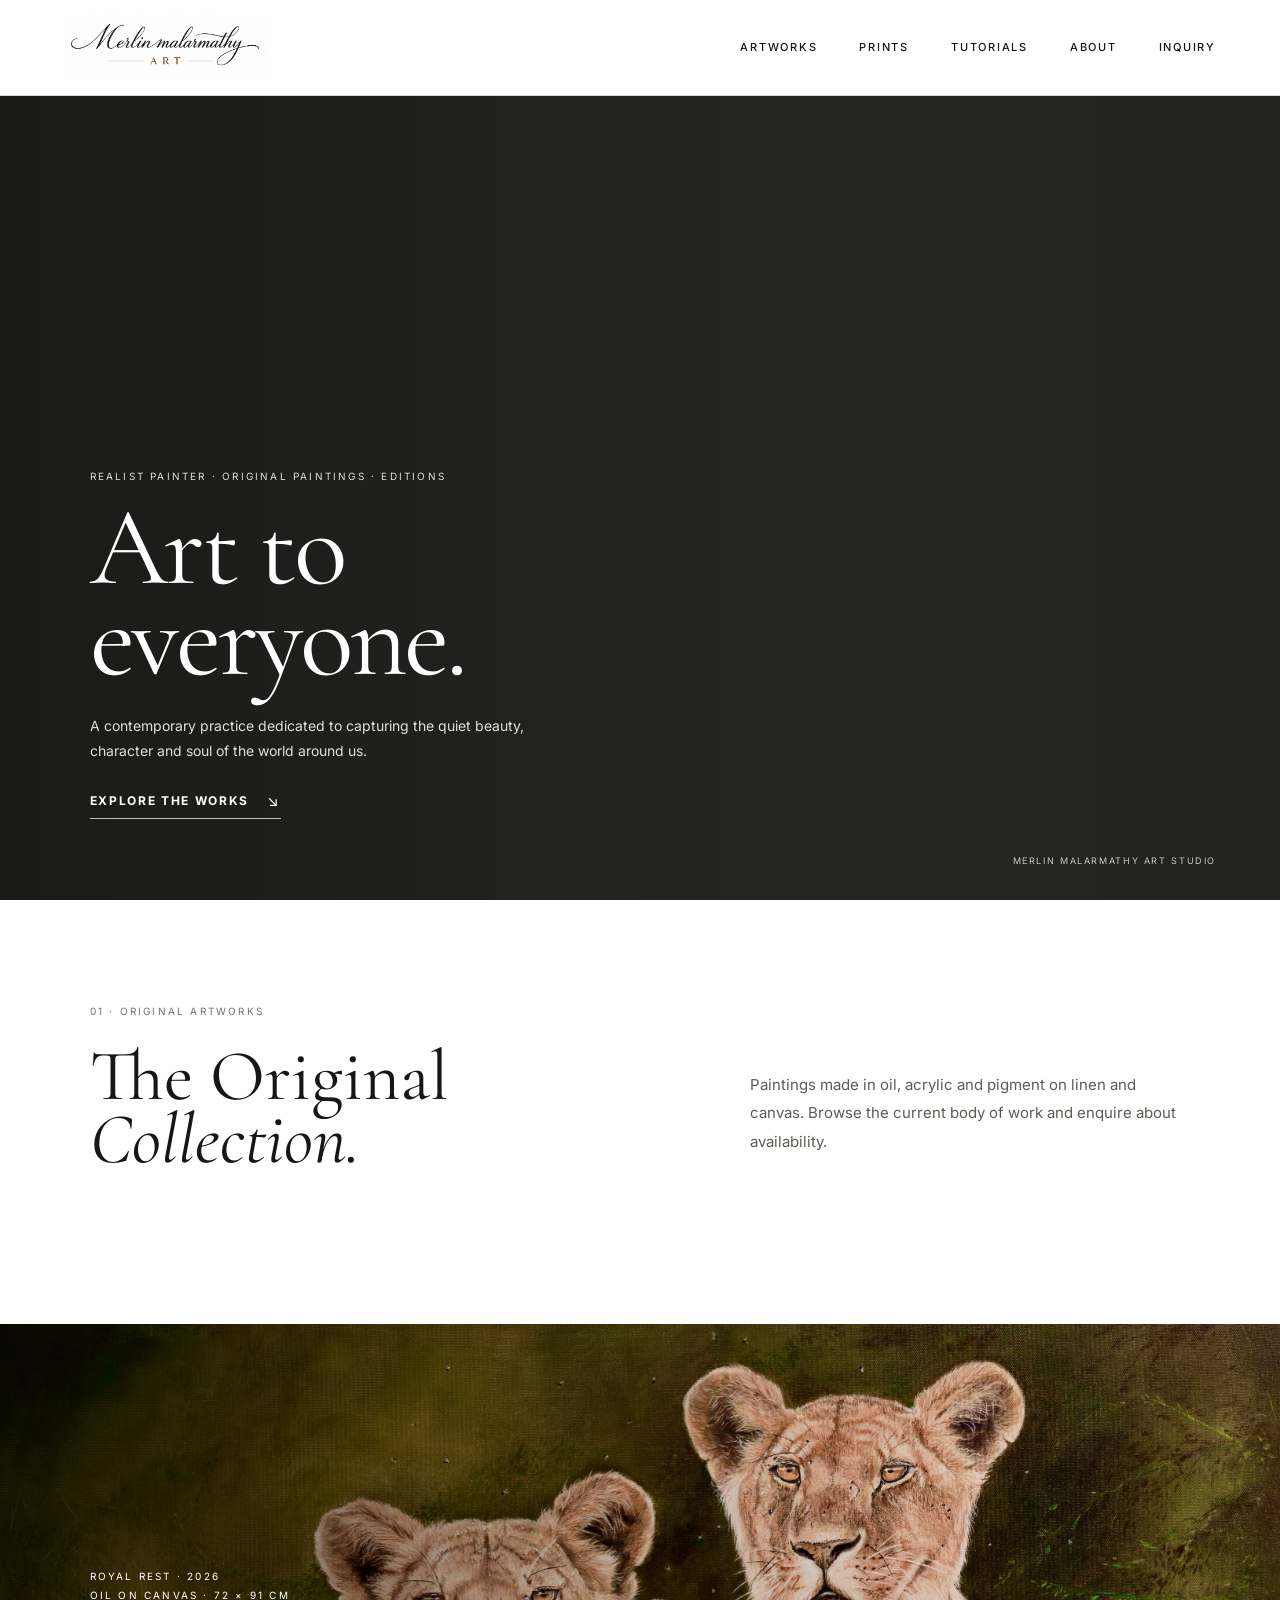
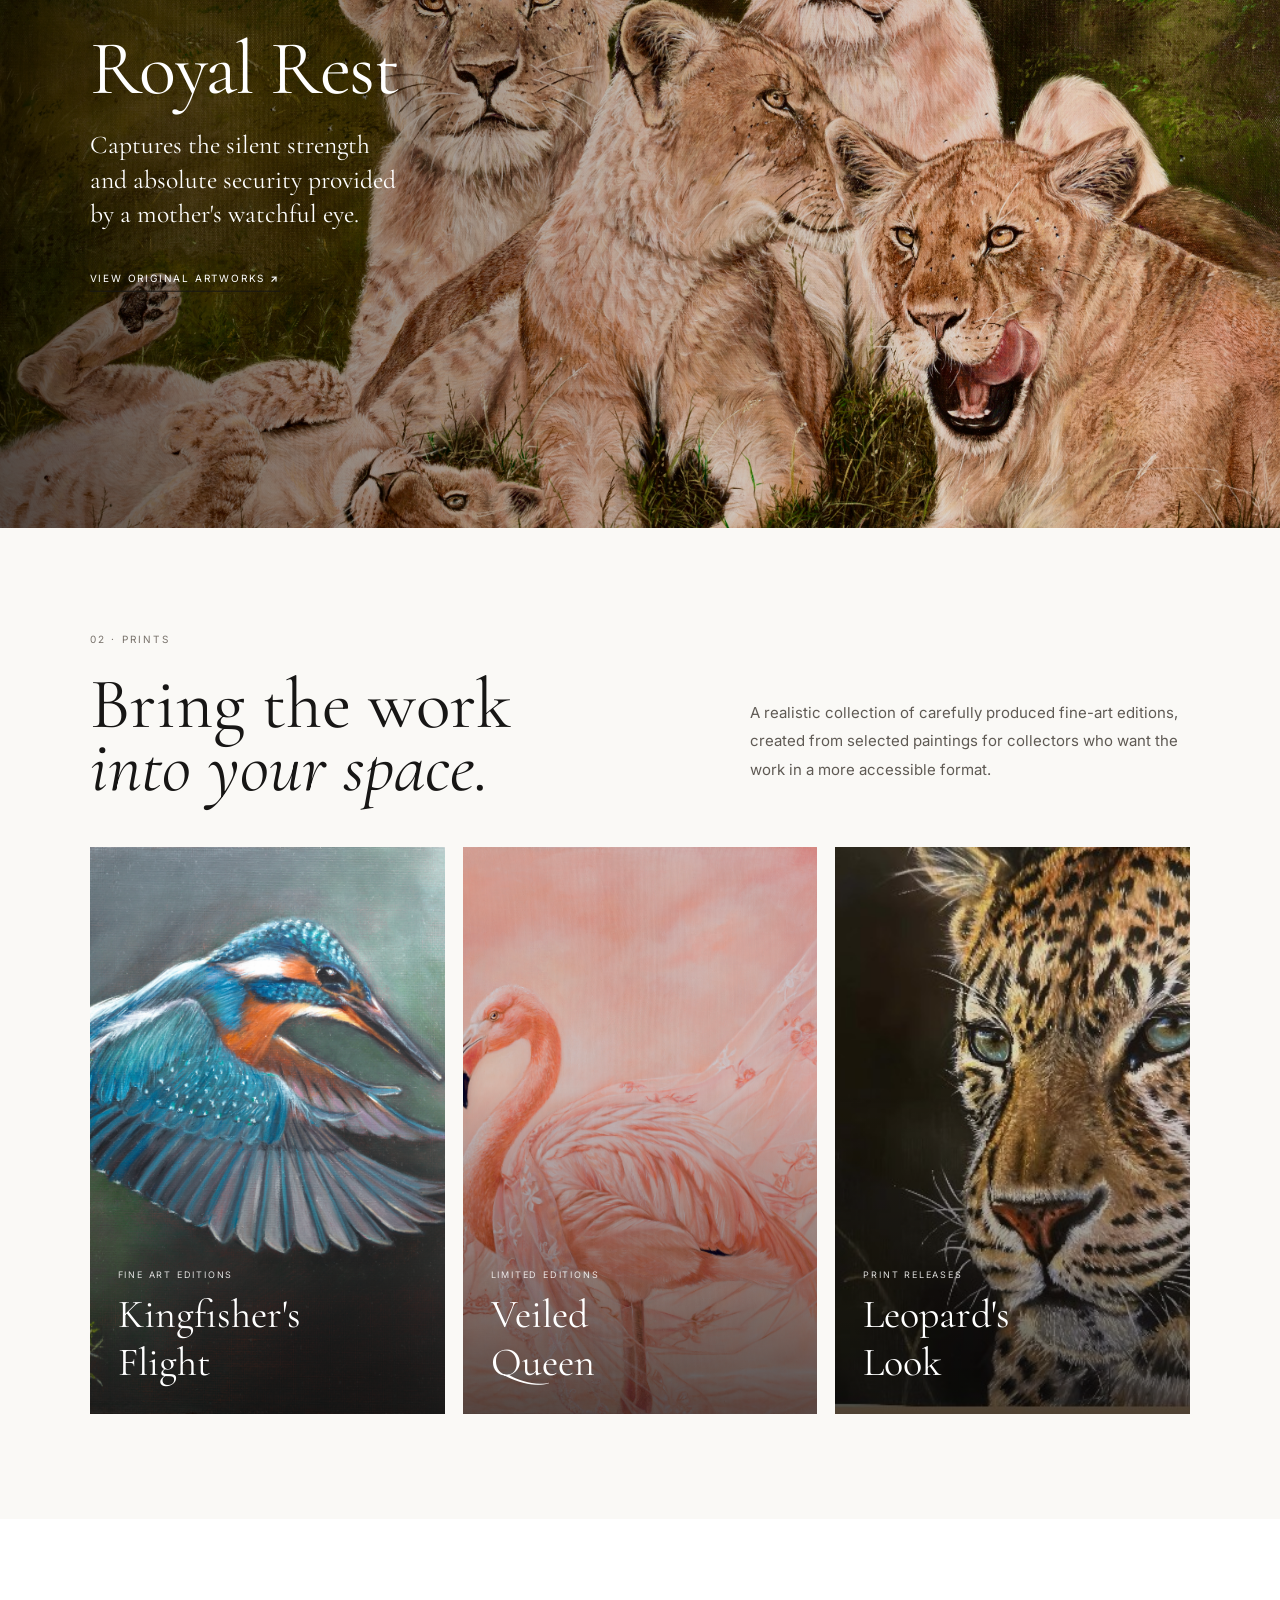
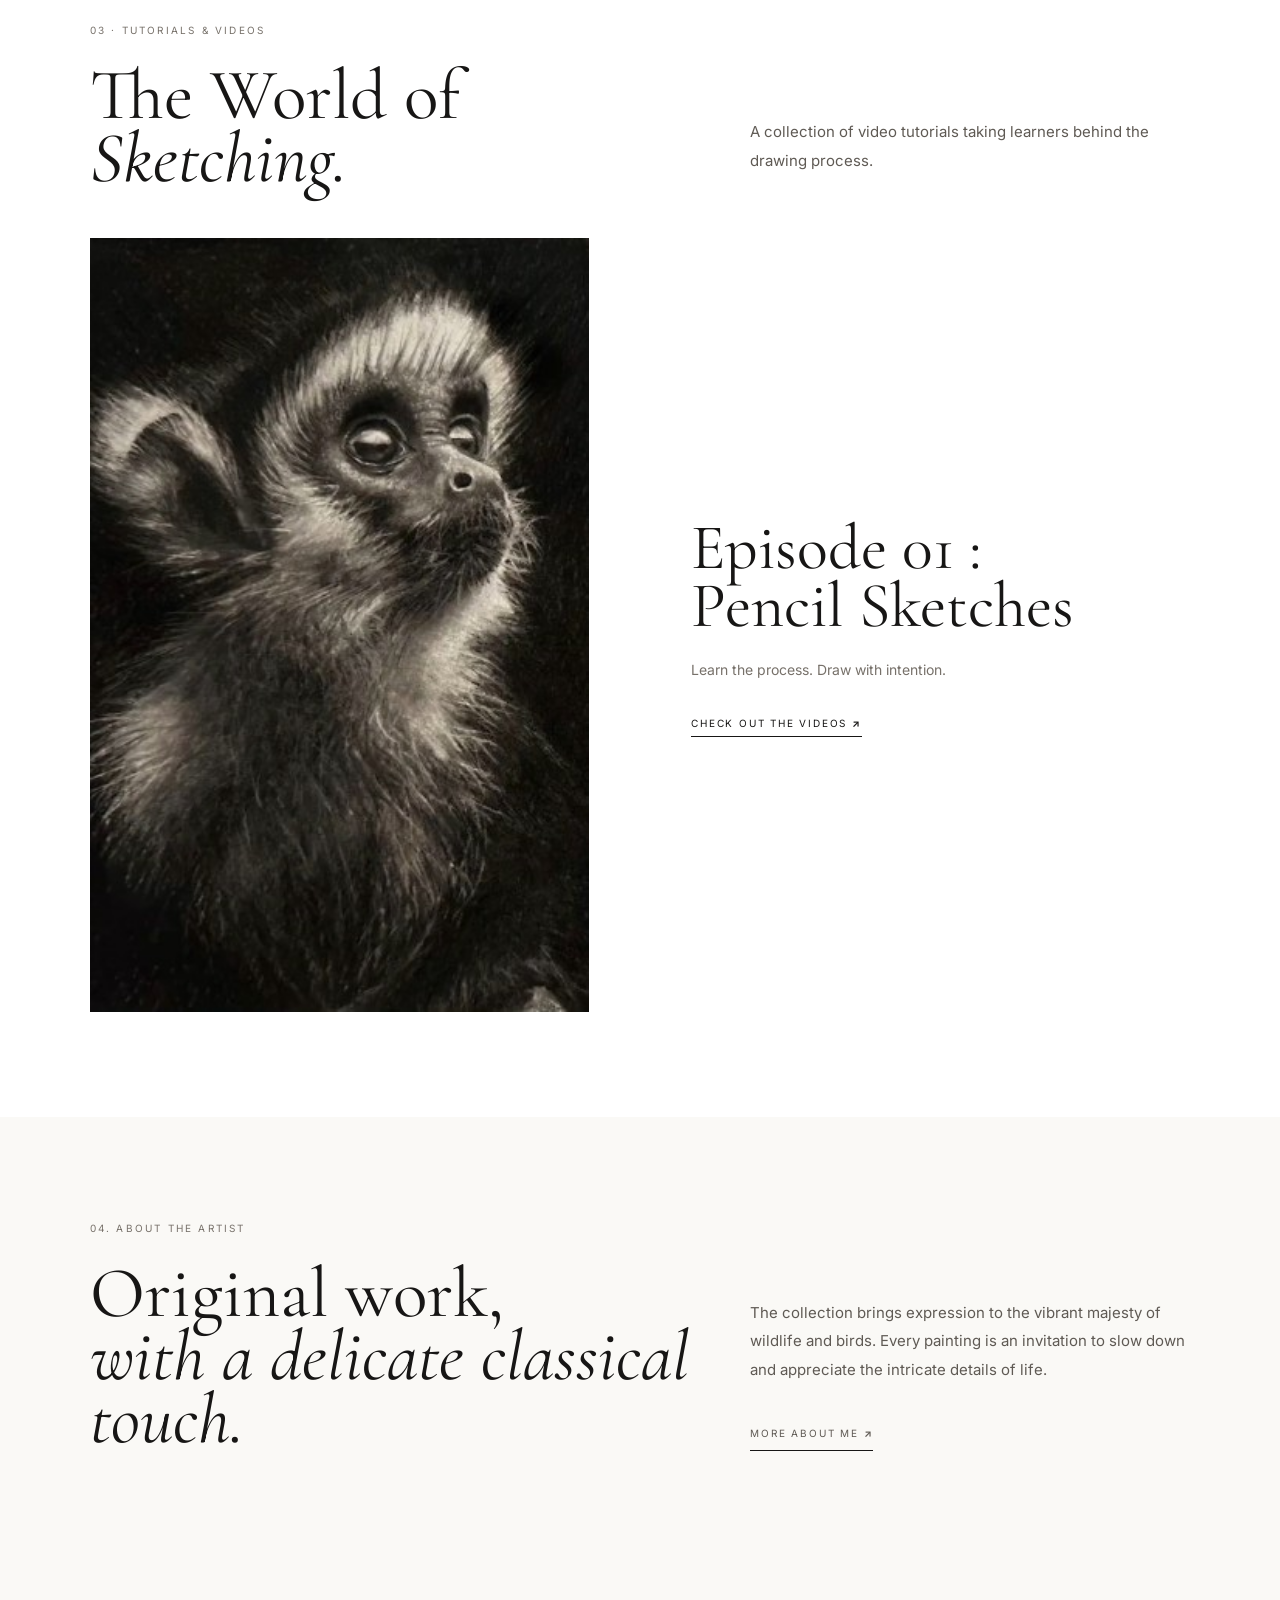
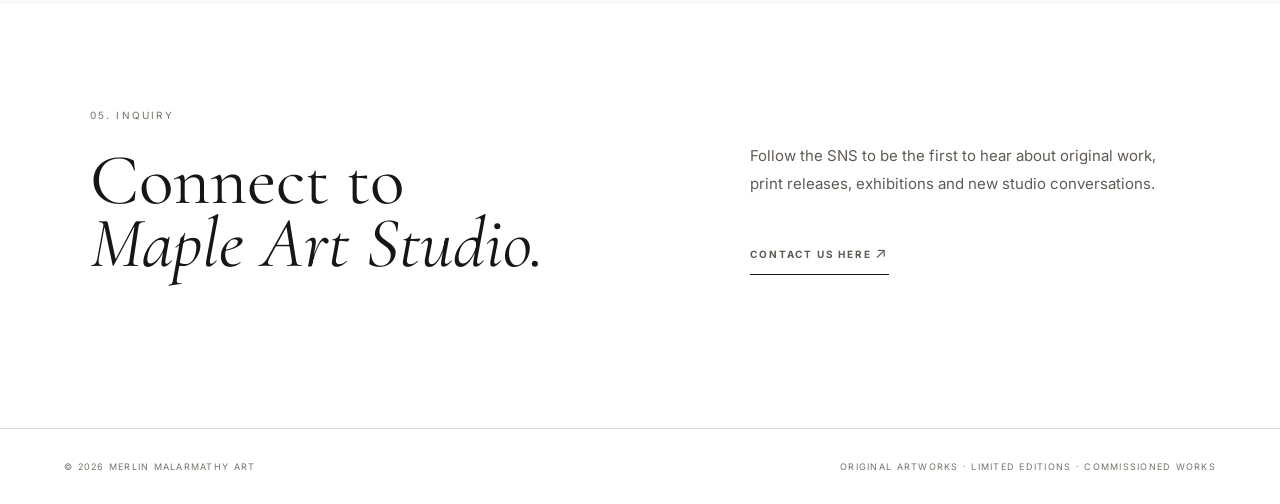
==== index.html @ 20ebf946 "mod" ====
<!DOCTYPE html>
<html lang="en">

<head>
  <meta charset="UTF-8" />
  <meta name="viewport" content="width=device-width, initial-scale=1.0" />
  <meta name="description"
    content="Merlin Malarmathy Art — Original paintings, limited editions & commissioned works." />
  <title>Merlin Malarmathy Art</title>
  <link rel="preconnect" href="https://fonts.googleapis.com">
  <link rel="preconnect" href="https://fonts.gstatic.com" crossorigin>
  <link
    href="https://fonts.googleapis.com/css2?family=Cormorant+Garamond:ital,wght@0,400;0,500;1,400&family=Inter:wght@400;500&display=swap"
    rel="stylesheet">
  <link rel="stylesheet" href="styles.css">
</head>

<body>
  <div class="home">
    <header class="nav">
    <a href="index.html" class="site-logo">
        <img src="images/logo.png" alt="Merlin Malarmathy Art">
    </a>

    <nav class="site-nav">
        

        <div class="nav-work">
            <a href="gallery.html">ARTWORKS</a>

            <div class="work-dropdown">
              
                <a href="gallery.html">ORIGINAL ARTWORKS</a>
                <a href="commissioned.html">COMMISSIONED ARTWORKS</a>
                
            </div>
        </div>
        <a href="prints.html">PRINTS</a>
        <a href="tutorials.html">TUTORIALS</a>
        <a href="about.html">ABOUT</a>
        <a href="contact.html">INQUIRY</a>
    </nav>
</header>
    

    <main>
      <section class="hero" aria-label="Merlin Malarmathy Art introduction">
        <video autoplay muted loop playsinline preload="auto" aria-hidden="true">
          <source src="media/lion-reel.mp4" type="video/mp4">
        </video>
        <div class="hero-content">
          <div class="eyebrow">Realist painter · Original paintings · Editions</div>
          <h1>Art to<br>everyone.</h1>
          <p>A contemporary practice dedicated to capturing the quiet beauty, character and soul of the world around us.
          </p>
          <a class="hero-link" href="#originals">Explore the works <b>↘</b></a>
        </div>
        <div class="scroll-note">Merlin Malarmathy Art Studio</div>
      </section>

      

      <section class="section" id="originals">
        <div class="section-head">
          <div>
            <div class="label">01 · Original Artworks</div>
            <h2 class="section-title">The Original<br><em>Collection.</em></h2>
          </div><div class="intro-copy">
          <p>Paintings made in oil, acrylic and pigment on linen and canvas. Browse the current
            body of work and enquire about availability.</p>
        </div></div>
        
      </section>
      <section class="hero-artwork" aria-label="Royal Rest artwork">
        <img src="images/royal-rest.TIF" alt="Royal Rest" class="hero-artwork-image">
        <div class="hero-artwork-overlay"></div>

        <div class="hero-artwork-content">
          <p class="hero-meta">
            ROYAL REST · 2026<br>
            OIL ON CANVAS · 72 × 91 CM
          </p>
          <h1>Royal Rest</h1>
          <p class="hero-description">
            Captures the silent strength<br>
            and absolute security provided<br>
            by a mother's watchful eye.
          </p>
          <a href="gallery.html" class="text-link">View Original Artworks <b>↗</b> </a>
        </div>
      </section>

      <section class="section alt" id="prints">
        <div class="section-head">
          <div>
            <div class="label">02 · Prints</div>
            <h2 class="section-title">Bring the work<br><em>into your space.</em></h2>
          </div>
          <div class="intro-copy">
          <p>A realistic collection of carefully produced fine-art editions, created from selected
            paintings for collectors who want the work in a more accessible format.</p>
        </div></div>
        <div class="collection-strip">
          <a class="collection-card" href="prints.html"><img src="images/kingfisher-flight.jpeg"
              alt="Kingfisher's Flight print collection">
            <div class="collection-copy"><span>Fine art editions</span>
              <h3>Kingfisher's<br>Flight</h3>
            </div>
          </a>
          <a class="collection-card" href="prints.html"><img src="images/veiled-queen.TIF"
              alt="Veiled Queen print collection">
            <div class="collection-copy"><span>Limited editions</span>
              <h3>Veiled<br>Queen</h3>
            </div>
          </a>
          <a class="collection-card" href="prints.html"><img src="images/leopard-look.jpg"
              alt="Leopard's Look print collection">
            <div class="collection-copy"><span>Print releases</span>
              <h3>Leopard's<br>Look</h3>
            </div>
          </a>
        </div>
      </section>

    

      <section class="section" id="tutorials">
         <div class="section-head">
          <div>
            <div class="label">03 · Tutorials & Videos</div>
            <h2 class="section-title">The World of<br><em>Sketching.</em></h2>
          </div>
          <div class="intro-copy">
          <p>A collection of video tutorials taking learners behind the drawing process.</p>
        </div></div>
        <div class="tutorials">
          <a href="tutorials.html" class="podcast-card">
            <img src="images/monkey.jpg" alt="Podcast">
          </a>
          <div class="podcast-copy">
            <h3>Episode 01 : <br> Pencil Sketches </h3>
            <p>Learn the process. Draw with intention.</p>
            <a class="text-link" href="tutorials.html">Check out the Videos <b>↗</b> </a>
          </div>
        </div>
      </section>

      <section class="section alt" id="about">
        <div class="section-head">
        <div>
          <div class="label">04. About the Artist</div>
          <h2 class="section-title">Original work,<br><em>with a delicate classical touch.</em></h2>
        </div>
        <div class="intro-copy">
          <p>The collection brings expression to the vibrant majesty of wildlife and birds. Every painting is an
            invitation to slow down and appreciate the intricate details of life.</p>
          <a class="text-link" href="about.html">More About Me <b>↗</b> </a>
        </div>
        </div>
      </section>



      <section class="section" id="subscription">
        <div class="section-head">
          <div>
            <div class="label">05. Inquiry</div>
            <h2 class="section-title">Connect to <br><em>Maple Art Studio.</em></h2>
          </div>
          <div class="intro-copy">
            <p>Follow the SNS to be the first to hear about original work, print releases, exhibitions and new studio conversations.</p>
            <a class="hero-link" href="contact.html">Contact Us Here <b>↗</b> </a>
          </div>
        </div>
      </section>
    </main>

    <footer class="footer"><span>© 2026 Merlin Malarmathy Art</span><span>Original Artworks · Limited Editions · Commissioned Works </span></footer>
  </div>
</body>

</html>
---- styles.css ----
:root {
    --white: #fff;
    --paper: #f4f1eb;
    --sand: #f4f0e9;
    --ink: #171615;
    --muted: #77716a;
    --line: #ddd8d0;
    --brown: #7a573e;

    --serif: "Cormorant Garamond", Georgia, serif;
    --sans: "Inter", Arial, sans-serif;
}


/* =========================================================
   GLOBAL
   ========================================================= */

* {
    box-sizing: border-box;
}

html {
    scroll-behavior: smooth;
}

body {
    margin: 0;
    background: var(--white);
    color: var(--ink);
    font-family: var(--sans);
}

a {
    color: inherit;
    text-decoration: none;
}

img,
video {
    display: block;
    width: 100%;
}

h1,
h2,
h3 {
    font-family: var(--serif);
    font-weight: 400;
}


/* =========================================================
   SHARED HEADER
   Homepage + Gallery + Inner Pages
   ========================================================= */

/* Homepage and inner-page headers use exactly the same styling */

.nav,
.header {
    height: 96px;
    padding: 0 5vw;

    display: flex;
    align-items: center;
    justify-content: space-between;

    position: relative;
    z-index: 1000;

    background: var(--white);
    border-bottom: 1px solid var(--line);

    box-sizing: border-box;
}


/* ---------- Logos ---------- */

.logo-img,
.logo {
    width: 235px;
    height: 65px;

    display: flex;
    align-items: center;

    flex: 0 0 235px;

    overflow: hidden;
}

.logo-img {
    display: block;
    height: auto;
    max-height: 65px;
    object-fit: contain;
}

.logo img {
    display: block;

    width: 235px;
    height: auto;

    max-width: 100%;
    max-height: 65px;

    object-fit: contain;
    object-position: left center;
}


/* ---------- Homepage Navigation ---------- */

.nav-links {
    display: flex;
    align-items: center;
    gap: 42px;

    height: 100%;

    font-family: var(--sans);
    font-size: 11px;
    font-weight: 500;
    letter-spacing: .16em;

    text-transform: uppercase;
}

.nav-links a {
    display: inline-flex;
    align-items: center;

    height: 96px;
    padding: 0;

    border-bottom: 1px solid transparent;

    white-space: nowrap;

    transition: opacity .25s ease;
}

.nav-links a:hover {
    opacity: .5;
}


/* ---------- Inner Page Navigation ---------- */

.header nav {
    display: flex;
    align-items: center;
    gap: 42px;

    height: 100%;

    font-family: var(--sans);
    font-size: 11px;
    font-weight: 500;
    letter-spacing: .16em;

    text-transform: uppercase;
}

.header nav > a,
.header nav > .nav-work > a {
    display: inline-flex;
    align-items: center;

    height: 96px;
    padding: 0;

    border-bottom: 1px solid transparent;

    white-space: nowrap;

    transition: opacity .25s ease;
}

.header nav > a:hover,
.header nav > .nav-work > a:hover {
    opacity: .5;
}

.header nav a.active {
    border-color: var(--ink);
}


/* =========================================================
   ORIGINAL ARTWORKS DROPDOWN
   ========================================================= */

.nav-work {
    position: relative;

    display: flex;
    align-items: center;

    height: 96px;

    z-index: 2000;
}


/* Dropdown */

.work-dropdown {
    position: absolute;

    top: 100%;
    left: -20px;

    min-width: 270px;

    padding: 18px 22px;

    background: var(--white);

    border: 1px solid var(--line);
    border-top: none;

    box-shadow: 0 12px 30px rgba(0, 0, 0, .08);

    opacity: 0;
    visibility: hidden;
    pointer-events: none;

    transform: translateY(0);

    transition:
        opacity .22s ease,
        visibility .22s ease;

    z-index: 9999;
}

.work-dropdown a {
    display: block;

    width: 100%;

    padding: 9px 0;

    border: 0;

    color: var(--ink);

    font-family: var(--sans);
    font-size: 10px;
    font-weight: 500;

    letter-spacing: 1.5px;
    line-height: 1.5;

    white-space: nowrap;

    opacity: 1;

    transition: opacity .18s ease;
}

.work-dropdown a:hover {
    opacity: .45;
}

.nav-work:hover .work-dropdown,
.nav-work:focus-within .work-dropdown {
    opacity: 1;
    visibility: visible;
    pointer-events: auto;
}


/* =========================================================
   HOMEPAGE
   ========================================================= */

.home {
    overflow: hidden;
}


/* =========================================================
   HOMEPAGE HERO — VIDEO
   ========================================================= */

.hero {
    position: relative;

    width: 100%;
    min-height: calc(100vh - 96px);

    background: #272725;

    overflow: hidden;

    z-index: 1;
}

.hero video {
    position: absolute;

    inset: 0;

    width: 100%;
    height: 100%;

    object-fit: cover;
    object-position: 40% 45%;

    filter: none;

    transform: translateZ(0);
    backface-visibility: hidden;
}

.hero::after {
    content: "";

    position: absolute;

    inset: 0;

    background: linear-gradient(
        90deg,
        rgba(0, 0, 0, .32),
        rgba(0, 0, 0, .04) 65%,
        rgba(0, 0, 0, .10)
    );

    pointer-events: none;
}

.hero-content {
    position: relative;

    z-index: 2;

    min-height: calc(100vh - 96px);

    max-width: 900px;

    padding: 0 7vw 9vh;

    display: flex;
    flex-direction: column;
    justify-content: flex-end;

    color: var(--white);
}

.eyebrow,
.label,
.hero-meta {
    font-size: 10px;
    letter-spacing: .22em;
    text-transform: uppercase;
}

.eyebrow {
    margin-bottom: 20px;
    opacity: .85;
}

.hero h1 {
    margin: 0 0 28px;

    font-family: var(--serif);
    font-size: clamp(4rem, 8.7vw, 8.5rem);
    font-weight: 400;

    line-height: .82;
    letter-spacing: -.03em;
}

.hero p {
    max-width: 490px;

    margin: 0 0 28px;

    color: rgba(255, 255, 255, .86);

    font-size: 14px;
    line-height: 1.8;
}

.hero-link {
    display: inline-flex;
    align-items: center;

    gap: 18px;

    width: max-content;

    padding-bottom: 8px;

    border-bottom: 1px solid rgba(255, 255, 255, .7);

    font-size: 12px;
    font-weight: 700;

    letter-spacing: .14em;
    text-transform: uppercase;
    
}

.hero-link b {
    font-size: 15px;
    font-weight: 400;
}

.scroll-note {
    position: absolute;

    right: 5vw;
    bottom: 34px;

    z-index: 3;

    color: var(--white);

    font-size: 9px;
    letter-spacing: .18em;

    text-transform: uppercase;

    opacity: .75;
}


/* =========================================================
   FULL-SCREEN FEATURED ARTWORK
   ========================================================= */

.hero-artwork {
    position: relative;

    width: 100%;
    height: calc(100vh - 96px);

    min-height: 650px;

    overflow: hidden;
}

.hero-artwork-image {
    position: absolute;

    inset: 0;

    width: 100%;
    height: 100%;

    object-fit: cover;
    object-position: center;
}

.hero-artwork-overlay {
    position: absolute;

    inset: 0;

    z-index: 1;

    background: linear-gradient(
        90deg,
        rgba(0, 0, 0, .62),
        rgba(0, 0, 0, .20) 55%,
        rgba(0, 0, 0, .05)
    );
}

.hero-artwork-content {
    position: absolute;

    left: 7vw;
    top: 50%;

    z-index: 2;

    max-width: 500px;

    transform: translateY(-50%);

    color: var(--white);
}

.hero-meta {
    margin: 0 0 28px;
    line-height: 1.9;
}

.hero-artwork-content h1 {
    margin: 0 0 22px;

    font-family: var(--serif);

    font-size: clamp(55px, 6vw, 92px);
    font-weight: 400;

    line-height: .95;
    letter-spacing: -.02em;
}

.hero-description {
    max-width: 440px;

    margin: 0 0 34px;

    font-family: var(--serif);
    font-size: clamp(20px, 2vw, 28px);
    font-weight: 400;

    line-height: 1.35;
}

.hero-artwork .hero-link {
    border-color: rgba(255, 255, 255, .8);

    transition:
        opacity .25s ease,
        border-color .25s ease;
}

.hero-artwork .hero-link:hover {
    opacity: .65;
    border-color: transparent;
}


/* =========================================================
   HOMEPAGE SECTIONS
   ========================================================= */

.intro {
    padding: 125px 8vw 110px;

    display: grid;
    grid-template-columns: 1.1fr .9fr;

    gap: 10vw;

    align-items: end;
}

.label {
    margin-bottom: 22px;
    color: var(--muted);
}

.intro h2,
.section-title,
.podcast-copy h2,
.subscription h2 {
    font-family: var(--serif);
    font-weight: 400;
}

.intro h2 {
    margin: 0;

    font-size: clamp(3.2rem, 6vw, 6.4rem);
    line-height: .9;
    letter-spacing: -.025em;
}

.intro-copy {
    max-width: 440px;

    color: #5f5a54;

    font-size: 15px;
    line-height: 1.9;
}

.intro-copy a,
.subscription a {
    display: inline-block;

    margin-top: 25px;
    padding-bottom: 7px;

    border-bottom: 1px solid var(--ink);

    font-size: 10px;
    letter-spacing: .18em;

    text-transform: uppercase;
}


/* =========================================================
   GENERAL SECTIONS
   ========================================================= */

.section {
    padding: 105px 7vw;
}

.section.alt {
    background: #faf9f6;
}

.section-head {
    display: flex;
    justify-content: space-between;
    align-items: end;

    gap: 40px;

    margin-bottom: 48px;
}

.section-title {
    margin: 8px 0 0;

    font-size: clamp(3rem, 5.6vw, 6rem);

    line-height: .88;
}

.section-intro {
    max-width: 390px;

    color: var(--muted);

    font-size: 13px;
    line-height: 1.8;
}


/* =========================================================
   ORIGINAL ARTWORK FEATURE
   ========================================================= */

.original-grid {
    display: grid;

    grid-template-columns: 1.35fr .65fr;

    gap: 7vw;

    align-items: center;
}

.original-image {
    overflow: hidden;
    background: #eee;
}

.original-image img {
    aspect-ratio: 1;

    object-fit: cover;

    transition: transform .8s ease;
}

.original-image:hover img,
.collection-card:hover img {
    transform: scale(1.02);
}

.original-copy h3 {
    margin: 0 0 18px;

    font-family: var(--serif);

    font-size: clamp(2.7rem, 4.6vw, 5rem);
    font-weight: 400;

    line-height: .9;
}

.original-copy .meta {
    margin-bottom: 24px;

    color: var(--muted);

    font-size: 10px;
    letter-spacing: .13em;
    line-height: 1.9;

    text-transform: uppercase;
}

.original-copy p {
    max-width: 410px;

    margin: 0 0 30px;

    font-family: var(--serif);
    font-size: 1.35rem;

    line-height: 1.35;
}


/* =========================================================
   COLLECTION STRIP
   ========================================================= */

.collection-strip {
    display: grid;

    grid-template-columns: repeat(3, 1fr);

    gap: 18px;
}

.collection-card {
    position: relative;

    min-height: 63vh;

    overflow: hidden;

    background: #ddd;
}

.collection-card img {
    height: 100%;

    object-fit: cover;
    object-position: 85% 50%;

    transition: transform .8s ease;
}

.collection-card::after {
    content: "";

    position: absolute;

    inset: 0;

    background: linear-gradient(
        180deg,
        transparent 42%,
        rgba(0, 0, 0, .58)
    );
}

.collection-copy {
    position: absolute;

    left: 28px;
    right: 28px;
    bottom: 28px;

    z-index: 2;

    color: var(--white);
}

.collection-copy span {
    font-size: 9px;
    letter-spacing: .2em;

    text-transform: uppercase;

    opacity: .85;
}

.collection-copy h3 {
    margin: 8px 0 0;

    font-family: var(--serif);

    font-size: 2.5rem;
    font-weight: 400;
}

.text-link {
    padding-bottom: 7px;

    border-bottom: 1px solid var(--ink);

    font-size: 10px;
    letter-spacing: .18em;

    text-transform: uppercase;

    white-space: nowrap;
}


/* =========================================================
   TUTORIALS / PODCAST
   ========================================================= */

.tutorials {
    display: grid;

    grid-template-columns: 1fr 1fr;

    gap: 8vw;

    align-items: center;
}

.podcast-card {

        width: 100%;
    overflow: hidden;
}
.podcast-card img {
    display: block;
    width: 100%;
    height: auto;
    object-fit: cover;
}

.episode {
    color: rgba(255, 255, 255, .65);

    font-size: 10px;
    letter-spacing: .14em;

    text-transform: uppercase;
}

.podcast-copy h3 {
    margin: 0 0 22px;

    font-size: clamp(3rem, 5vw, 5.5rem);
    line-height: .9;
}

.podcast-copy p {
    max-width: 430px;

    margin: 0 0 28px;

    color: var(--muted);

    font-size: 14px;
    line-height: 1.9;
}


/* =========================================================
   SUBSCRIPTION
   ========================================================= */

.subscription {
    padding: 105px 8vw;

    display: grid;

    grid-template-columns: 1fr 1fr;

    gap: 8vw;

    align-items: end;

    background: #f7f5f1;
}

.subscription h2 {
    margin: 0;

    font-size: clamp(3rem, 5vw, 5.5rem);
    line-height: .9;
}

.subscription p {
    max-width: 390px;

    margin: 0 0 20px;

    color: var(--muted);

    font-size: 13px;
    line-height: 1.8;
}


/* =========================================================
   FOOTER
   ========================================================= */

.footer {
    padding: 32px 5vw;

    display: flex;
    justify-content: space-between;

    gap: 20px;

    border-top: 1px solid var(--line);

    color: var(--muted);

    font-size: 9px;
    letter-spacing: .14em;

    text-transform: uppercase;
}


/* =========================================================
   PAGE HEADINGS
   ========================================================= */

.section .label,
.pagehead .label {
    margin: 0 0 28px;
}

.pagehead {
    padding-bottom: 70px;
}

.pagehead h1 {
    margin: 0;

    font-size: clamp(65px, 9vw, 130px);

    line-height: .98;
    letter-spacing: -.03em;
}

.pagehead h2 {
    margin: 0;

    font-size: clamp(48px, 9vw, 75px);

    line-height: .98;
    letter-spacing: -.03em;
}

.pageintro {
    max-width: 560px;

    margin: 40px 0 0;

    color: var(--muted);

    font-size: 14px;
    line-height: 1.9;
}


/* =========================================================
   ARTWORK META
   ========================================================= */

.meta {
    display: flex;
    justify-content: space-between;

    gap: 20px;

    padding: 18px 2px 0;

    border-top: 1px solid var(--line);

    margin-top: 14px;
}

.meta h3 {
    margin: 0 0 3px;
}

.meta p,
.meta span {
    margin: 0;

    color: var(--muted);

    font-size: 10px;
    letter-spacing: .08em;

    text-transform: uppercase;
}


/* =========================================================
   ABOUT
   ========================================================= */

.about {
    display: grid;

    grid-template-columns: 1.05fr .95fr;

    gap: 9vw;

    align-items: center;

    padding-top: 30px;
}

.aboutcopy h2 {
    margin-bottom: 35px;

    font-size: clamp(48px, 5vw, 75px);
}

.aboutcopy p:not(.eyebrow) {
    max-width: 480px;

    margin: 0 0 22px;

    color: #5c5852;

    font-size: 14px;
    line-height: 2;
}


/* =========================================================
   FEATURE LINKS
   ========================================================= */

.four-links {
    display: grid;

    grid-template-columns: repeat(2, 1fr);

    border-top: 1px solid var(--line);
    border-bottom: 1px solid var(--line);
}

.feature-link {
    position: relative;

    display: grid;

    grid-template-columns: 50px 1fr 30px;

    gap: 25px;

    min-height: 240px;

    padding: 45px;

    color: var(--ink);

    border-right: 1px solid var(--line);

    transition: background .3s ease;
}

.feature-link:last-child {
    border-right: none;
}

.feature-link:hover {
    background: #ebe7df;
}

.feature-no {
    font-family: var(--sans);

    font-size: 10px;
    letter-spacing: .15em;

    color: var(--muted);
}

.feature-link h3 {
    margin: 0 0 18px;

    font-family: var(--serif);

    font-size: 42px;
    font-weight: 400;

    line-height: .95;
}

.feature-link p {
    max-width: 300px;

    margin: 0;

    font-size: 12px;
    line-height: 1.7;

    color: var(--muted);
}

.feature-arrow {
    align-self: start;

    font-size: 22px;

    transition: transform .3s ease;
}

.feature-link:hover .feature-arrow {
    transform: translate(5px, 5px);
}


/* =========================================================
   CONTACT
   ========================================================= */

.contact {
    display: grid;

    grid-template-columns: .8fr 1.2fr;

    gap: 12vw;

    padding-top: 20px;
}

.contact h2 {
    margin-bottom: 25px;

    font-size: clamp(52px, 5vw, 80px);
}

.muted {
    max-width: 350px;

    color: var(--muted);

    font-size: 13px;
}

.email {
    display: inline-block;

    margin-top: 30px;

    border-bottom: 1px solid;

    font-family: var(--serif);

    font-size: 25px;
}


/* =========================================================
   FORM
   ========================================================= */

form {
    display: flex;
    flex-direction: column;

    gap: 28px;
}

form label {
    color: var(--muted);

    font-size: 10px;
    letter-spacing: .14em;

    text-transform: uppercase;
}

form input,
form textarea {
    display: block;

    width: 100%;

    padding: 13px 0;

    border: 0;
    border-bottom: 1px solid var(--line);

    outline: 0;

    background: transparent;
    color: var(--ink);

    font: 300 15px var(--sans);
}

form input:focus,
form textarea:focus {
    border-color: var(--ink);
}


/* ---------- Button ---------- */

.button {
    display: inline-flex;

    align-items: center;
    justify-content: space-between;

    align-self: flex-start;

    gap: 40px;

    padding: 17px 23px;

    border: 1px solid var(--ink);

    background: var(--ink);
    color: var(--white);

    font: 500 10px var(--sans);

    letter-spacing: .16em;

    text-transform: uppercase;

    cursor: pointer;
}

.button:hover {
    background: transparent;
    color: var(--ink);
}


/* =========================================================
   ARTWORK DETAIL
   ========================================================= */

.detail {
    padding-top: 55px;
}

.back {
    color: var(--muted);

    font-size: 10px;
    letter-spacing: .16em;

    text-transform: uppercase;
}

.detailgrid {
    display: grid;

    grid-template-columns: 1.25fr .75fr;

    gap: 9vw;

    align-items: center;

    margin-top: 55px;
}

.large {
    background: #e5e1d8;
}

.info h1 {
    margin-bottom: 35px;

    font-size: clamp(65px, 7vw, 110px);
}

.desc {
    max-width: 430px;

    margin-bottom: 45px;

    color: #5c5852;

    font-size: 14px;
    line-height: 1.9;
}

.info dl {
    margin: 0 0 45px;

    border-top: 1px solid var(--line);
}

.info dl div {
    display: flex;
    justify-content: space-between;

    padding: 13px 0;

    border-bottom: 1px solid var(--line);
}

.info dt,
.info dd {
    margin: 0;

    font-size: 10px;
    letter-spacing: .1em;

    text-transform: uppercase;
}

.info dt {
    color: var(--muted);
}


/* =========================================================
   SOCIAL ICONS
   ========================================================= */

.social-links {
    margin-top: 55px;
}

.social-label {
    margin: 0 0 18px;

    color: var(--muted);

    font-size: 12px;
    letter-spacing: .22em;

    text-transform: uppercase;
}

.social-icons {
    display: flex;
    align-items: center;

    gap: 22px;
}

.social-icons a {
    width: 22px;
    height: 22px;

    display: flex;
    align-items: center;
    justify-content: center;

    color: var(--ink);

    transition:
        opacity .25s ease,
        transform .25s ease;
}

.social-icons svg {
    width: 20px;
    height: 20px;

    fill: none;

    stroke: currentColor;
    stroke-width: 1.4;

    stroke-linecap: round;
    stroke-linejoin: round;
}

.social-icons a:hover {
    opacity: .5;
    transform: translateY(-2px);
}

.social-icons svg .icon-fill,
.social-icons a[aria-label="Facebook"] svg,
.social-icons a[aria-label="WhatsApp"] svg {
    fill: currentColor;
    stroke: none;
}


/* =========================================================
   ORIGINAL ARTWORKS — 2 × 2 GALLERY
   ========================================================= */

#gallery.gallery,
#commission.gallery {
    display: grid;

    grid-template-columns: repeat(2, minmax(0, 1fr));

    gap: 70px 40px;

    padding: 80px 6vw;

    align-items: start;
}

#gallery.gallery .card,
#commission.gallery .card {
    display: block;

    width: 100%;
    min-width: 0;

    margin: 0;

    color: var(--ink);

    text-decoration: none;
}

#gallery.gallery .cardimg,
#commission.gallery .cardimg {
    width: 100%;

    aspect-ratio: 4 / 5;

    overflow: hidden;

    background: var(--paper);
}

#gallery.gallery .cardimg img,
#commission.gallery .cardimg img {
    display: block;

    width: 100%;
    height: 100%;

    object-fit: cover;
    object-position: 85% 50%;

    transition: transform .6s ease;
}

#gallery.gallery .card:hover .cardimg img,
#commission.gallery .card:hover .cardimg img {
    transform: scale(1.025);
}

#gallery.gallery .meta,
#commission.gallery .meta {
    display: flex;

    justify-content: space-between;
    align-items: flex-start;

    gap: 25px;

    padding-top: 18px;
}

#gallery.gallery .meta h3,
#commission.gallery .meta h3 {
    margin: 0 0 6px;

    font-family: var(--serif);

    font-size: 25px;
    font-weight: 400;

    line-height: 1.1;
}

#gallery.gallery .meta p,
#commission.gallery .meta p {
    margin: 0;

    font-size: 11px;
    letter-spacing: .08em;

    text-transform: uppercase;

    color: var(--muted);
}

#gallery.gallery .meta > span,
#commission.gallery .meta > span {
    flex-shrink: 0;

    font-size: 11px;
    letter-spacing: .08em;

    color: var(--muted);
}


/* =========================================================
   MOBILE
   ========================================================= */

@media (max-width: 800px) {

    /* Header */

    .nav,
    .header {
        height: 78px;
        padding: 10px 6vw;
    }

    .logo-img,
    .logo {
        width: 180px;
        height: 52px;
        flex-basis: 180px;
    }

    .logo-img {
        height: auto;
    }

    .logo img {
        width: 180px;
        max-height: 52px;
    }

    .nav-links {
        gap: 13px;
        font-size: 8px;
    }

    .header nav {
        gap: 13px;
        font-size: 8px;
    }

    .nav-links a,
    .header nav > a,
    .header nav > .nav-work > a {
        height: 78px;
    }


    /* Hero */

    .hero,
    .hero-content {
        min-height: calc(100vh - 78px);
    }

    .hero-content {
        padding: 0 7vw 9vh;
    }

    .hero h1 {
        font-size: clamp(3.6rem, 16vw, 6rem);
    }

    .scroll-note {
        display: none;
    }


    /* Featured artwork */

    .hero-artwork {
        height: calc(100vh - 78px);
        min-height: 600px;
    }

    .hero-artwork-image {
        object-position: 58% center;
    }

    .hero-artwork-overlay {
        background: linear-gradient(
            180deg,
            rgba(0, 0, 0, .15),
            rgba(0, 0, 0, .20) 35%,
            rgba(0, 0, 0, .72)
        );
    }

    .hero-artwork-content {
        left: 7vw;
        right: 7vw;
        top: auto;
        bottom: 9vh;

        max-width: none;

        transform: none;
    }

    .hero-meta {
        margin-bottom: 20px;
        font-size: 9px;
    }

    .hero-artwork-content h1 {
        margin-bottom: 18px;
        font-size: 56px;
    }

    .hero-description {
        margin-bottom: 25px;
        font-size: 20px;
    }


    /* Homepage sections */

    .intro {
        grid-template-columns: 1fr;

        gap: 40px;

        padding: 90px 7vw;
    }

    .section {
        padding: 80px 6vw;
    }

    .section-head {
        display: block;
    }

    .section-intro {
        margin-top: 22px;
    }


    /* Stacked layouts */

    .original-grid,
    .tutorials,
    .about,
    .contact,
    .detailgrid,
    .subscription {
        grid-template-columns: 1fr;
    }

    .original-grid {
        gap: 35px;
    }

    .original-copy {
        padding-bottom: 10px;
    }


    /* Collections */

    .collection-strip {
        grid-template-columns: 1fr;
    }

    .collection-card {
        min-height: 70vh;
    }


    /* Tutorials / Contact */

    .tutorials,
    .contact {
        gap: 45px;
    }


    /* Subscription */

    .subscription {
        gap: 40px;
        padding: 80px 6vw;
    }


    /* About */

    .about {
        gap: 60px;
    }

    .aboutcopy h2 {
        font-size: 55px;
    }


    /* Artwork detail */

    .detailgrid {
        gap: 55px;
    }

    .info h1 {
        font-size: 70px;
    }


    /* Feature links */

    .four-links {
        grid-template-columns: 1fr;
    }

    .feature-link {
        min-height: 200px;

        padding: 35px 25px;

        border-right: none;
        border-bottom: 1px solid var(--line);
    }

    .feature-link:last-child {
        border-bottom: none;
    }

    .feature-link h3 {
        font-size: 34px;
    }


    /* Footer */

    .footer {
        display: block;
    }

    .footer span {
        display: block;
        margin-top: 8px;
    }
}


/* =========================================================
   MOBILE GALLERY
   ========================================================= */

@media (max-width: 700px) {

    #gallery.gallery,
    #commission.gallery {
        grid-template-columns: 1fr;

        gap: 50px;

        padding: 60px 6vw;
    }

    #gallery.gallery .cardimg,
    #commission.gallery .cardimg {
        aspect-ratio: 4 / 5;
    }

    #gallery.gallery .meta h3,
    #commission.gallery .meta h3 {
        font-size: 23px;
    }


    /* Small-screen header */

    .nav,
    .header {
        height: auto;
        min-height: 82px;

        flex-direction: column;

        gap: 12px;

        padding: 15px 5vw;
    }

    .logo-img,
    .logo {
        width: 200px;
        height: 55px;
        flex-basis: 55px;
    }

    .logo-img {
        height: auto;
    }

    .logo img {
        width: 200px;
        max-height: 55px;
    }

    .nav-links,
    .header nav {
        height: auto;

        width: 100%;

        justify-content: center;

        flex-wrap: wrap;

        gap: 15px 20px;

        font-size: 8px;

        letter-spacing: .12em;
    }

    .nav-links a,
    .header nav > a,
    .header nav > .nav-work > a {
        height: auto;
    }

    .nav-work {
        height: auto;
    }


    /* Mobile dropdown */

    .work-dropdown {
        top: 100%;
        left: 50%;

        transform: translateX(-50%);

        min-width: 240px;
    }

    .nav-work:hover .work-dropdown,
    .nav-work:focus-within .work-dropdown {
        transform: translateX(-50%);
    }
}

/* =========================================================
   SHARED SITE HEADER
   Homepage + Gallery + Inner Pages
   ========================================================= */

.nav,
.header {
    height: 96px;
    padding: 0 5vw;

    display: flex;
    align-items: center;
    justify-content: space-between;

    position: relative;
    z-index: 1000;

    background: #fff;
    border-bottom: 1px solid var(--line);
}


/* ---------- Logo ---------- */

.site-logo,
.logo {
    display: flex;
    align-items: center;

    width: 235px;
    height: 65px;

    flex: 0 0 235px;

    overflow: hidden;
}

.site-logo img,
.logo img {
    display: block;

    width: 235px;
    height: auto;

    max-width: 100%;
    max-height: 65px;

    object-fit: contain;
    object-position: left center;
}


/* ---------- Navigation ---------- */

.site-nav,
.header nav {
    display: flex;
    align-items: center;

    gap: 42px;

    height: 100%;

    font-family: var(--sans);
    font-size: 11px;
    font-weight: 500;

    letter-spacing: .16em;
    text-transform: uppercase;
}

.site-nav > a,
.site-nav .nav-work > a,
.header nav > a,
.header nav > .nav-work > a {
    display: inline-flex;
    align-items: center;

    height: 96px;
    padding: 0;

    color: var(--ink);
    text-decoration: none;

    white-space: nowrap;

    border-bottom: 1px solid transparent;

    transition: opacity .25s ease;
}

.site-nav > a:hover,
.site-nav .nav-work > a:hover,
.header nav > a:hover,
.header nav > .nav-work > a:hover {
    opacity: .5;
}


/* =========================================================
   ORIGINAL ARTWORKS DROPDOWN
   ========================================================= */

.nav-work {
    position: relative;

    display: flex;
    align-items: center;

    height: 96px;

    z-index: 2000;
}


/* Dropdown */

.work-dropdown {
    position: absolute;

    top: 100%;
    left: -20px;

    min-width: 270px;

    padding: 18px 22px;

    background: #fff;

    border: 1px solid var(--line);
    border-top: none;

    box-shadow: 0 12px 30px rgba(0, 0, 0, .08);

    opacity: 0;
    visibility: hidden;
    pointer-events: none;

    z-index: 9999;

    transition:
        opacity .22s ease,
        visibility .22s ease;
}

.work-dropdown a {
    display: block;

    width: 100%;

    padding: 9px 0;

    color: var(--ink);

    font-family: var(--sans);
    font-size: 10px;
    font-weight: 500;

    letter-spacing: 1.5px;
    line-height: 1.5;

    white-space: nowrap;

    opacity: 1;

    transition: opacity .18s ease;
}

.work-dropdown a:hover {
    opacity: .45;
}


/* Show dropdown */

.nav-work:hover .work-dropdown,
.nav-work:focus-within .work-dropdown {
    opacity: 1;
    visibility: visible;
    pointer-events: auto;
}
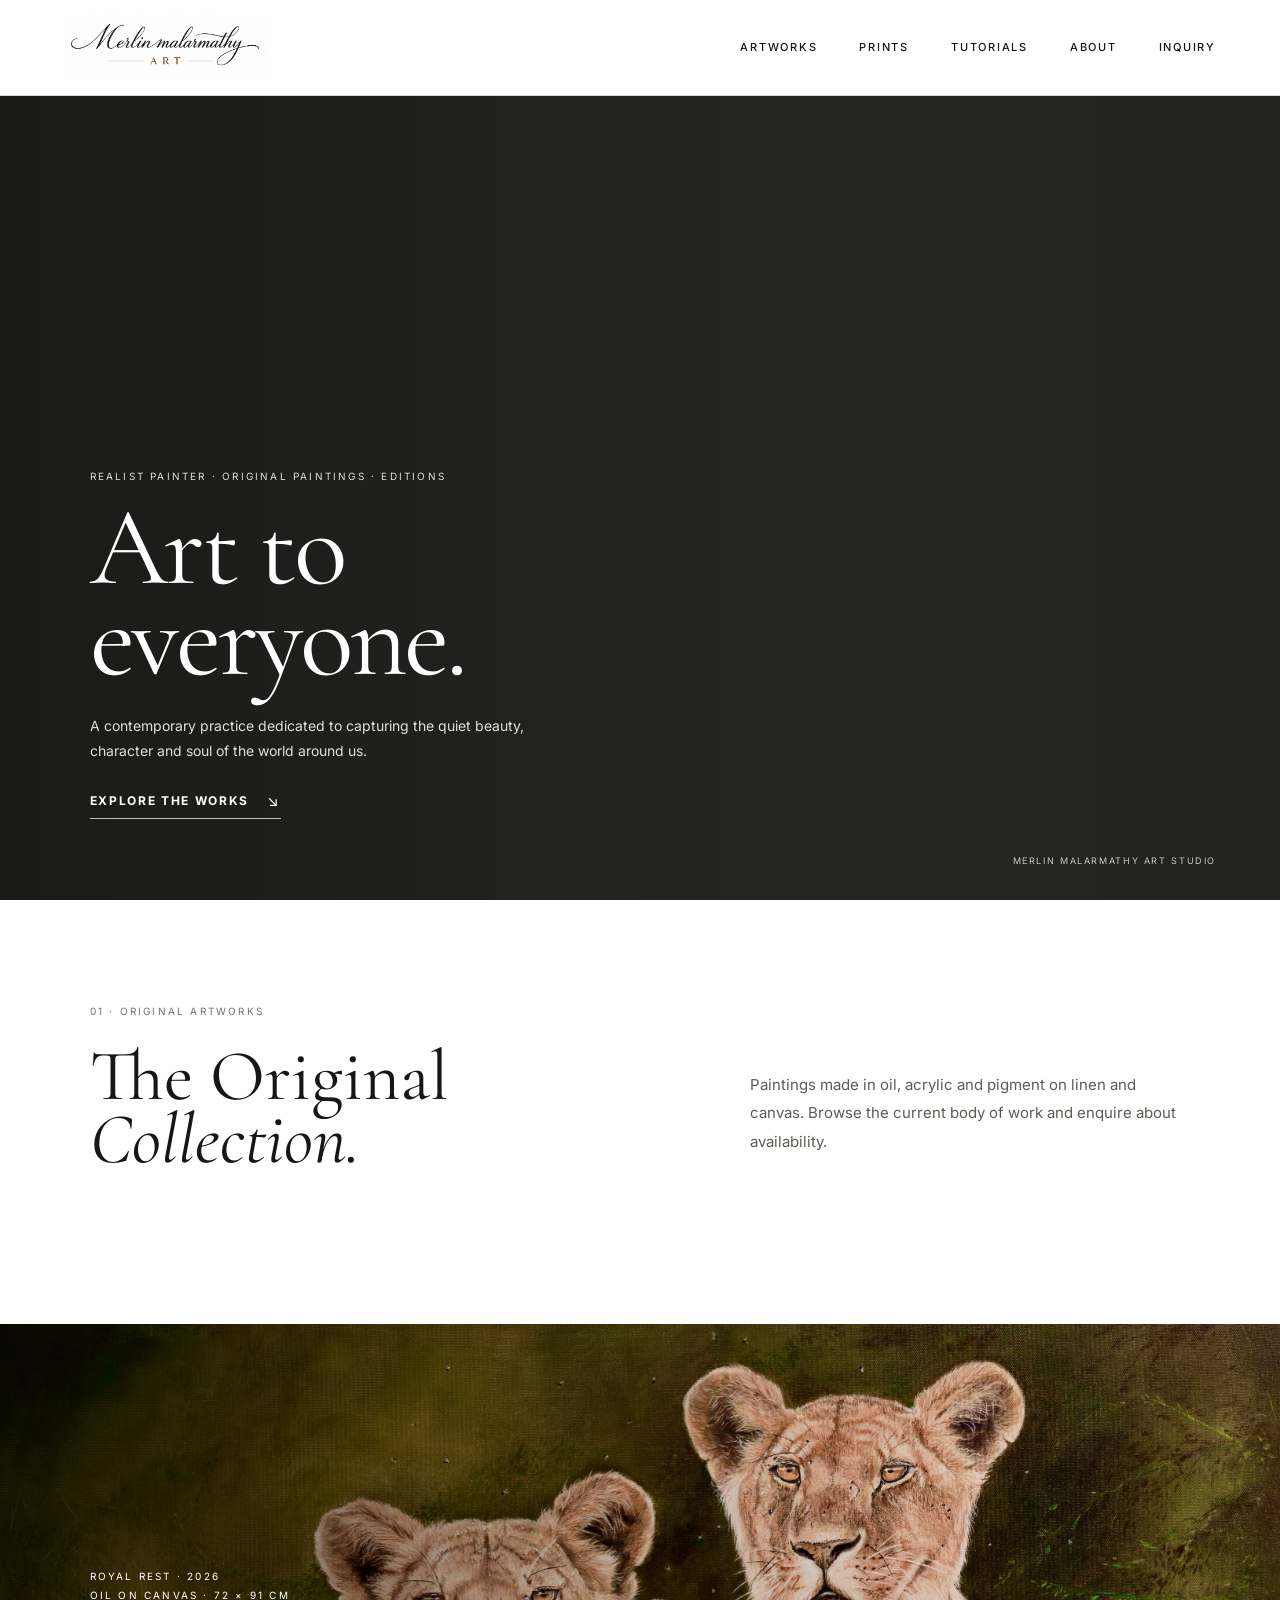
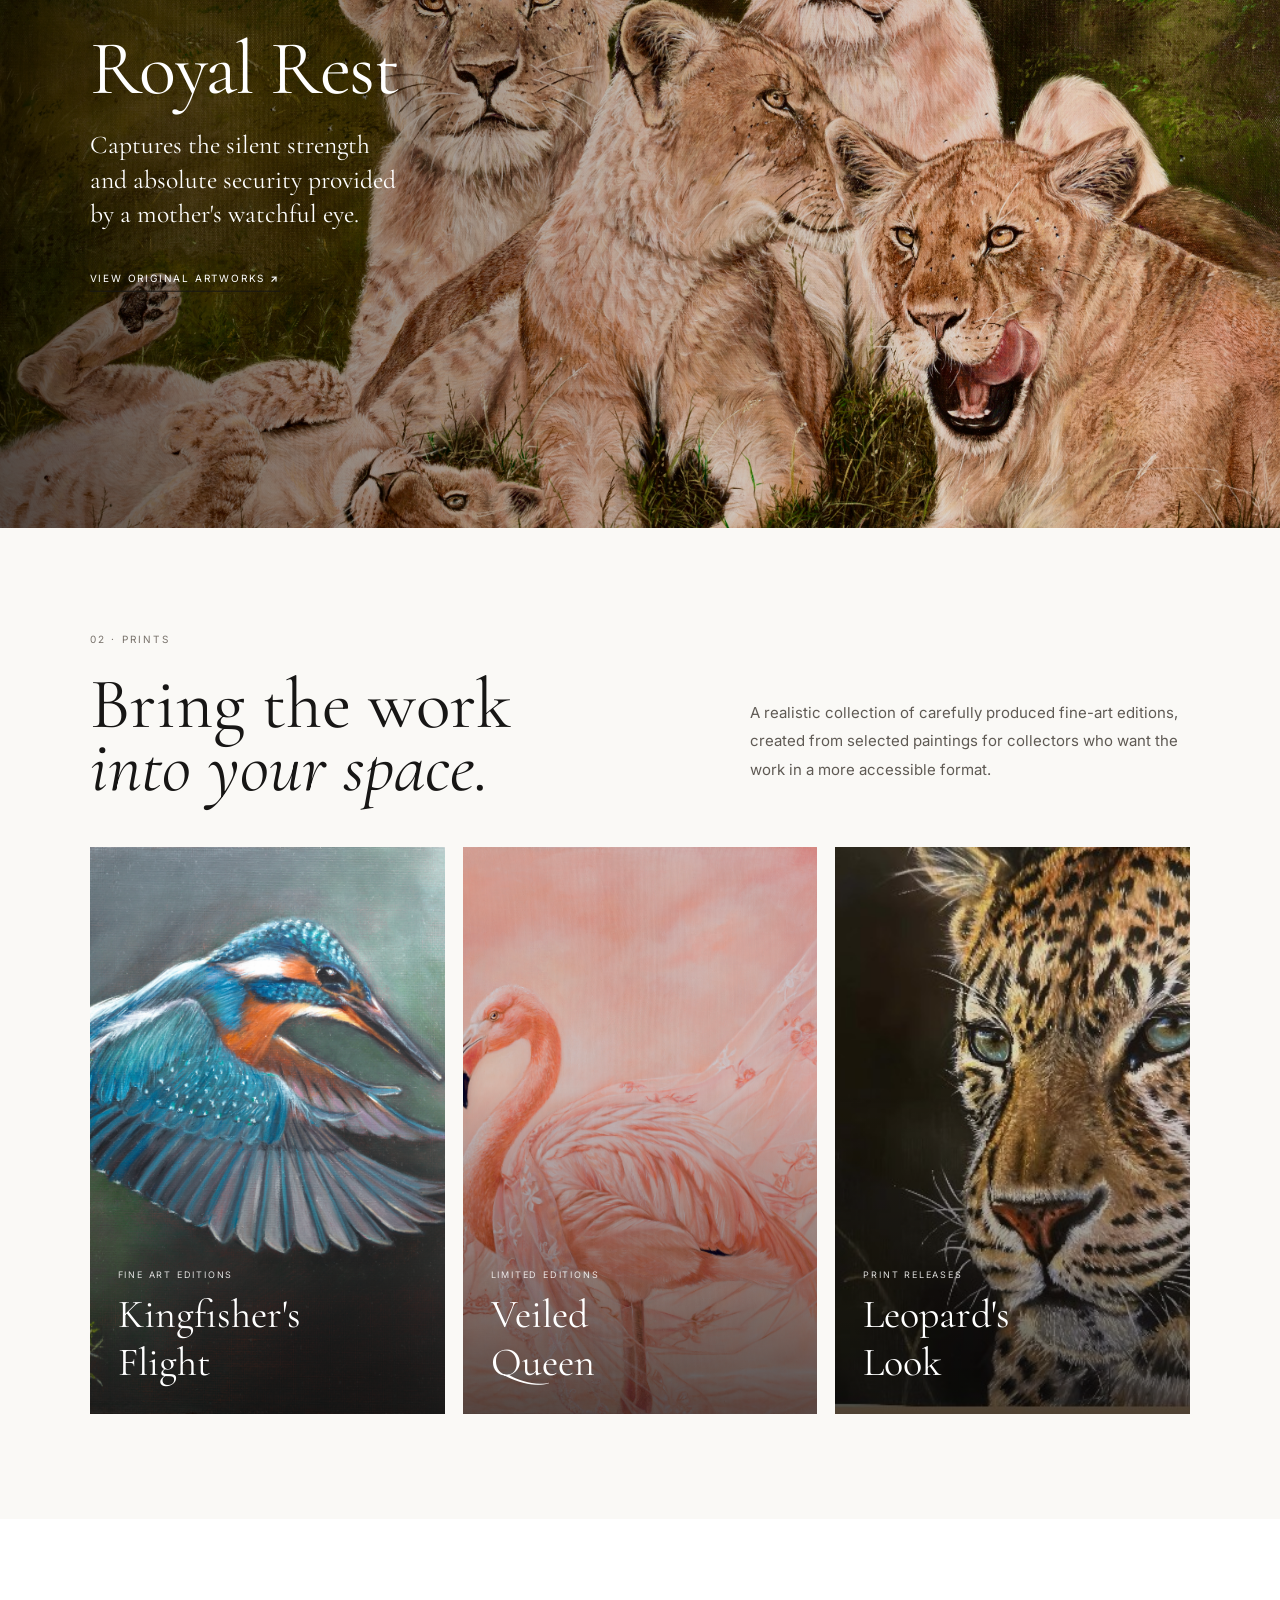
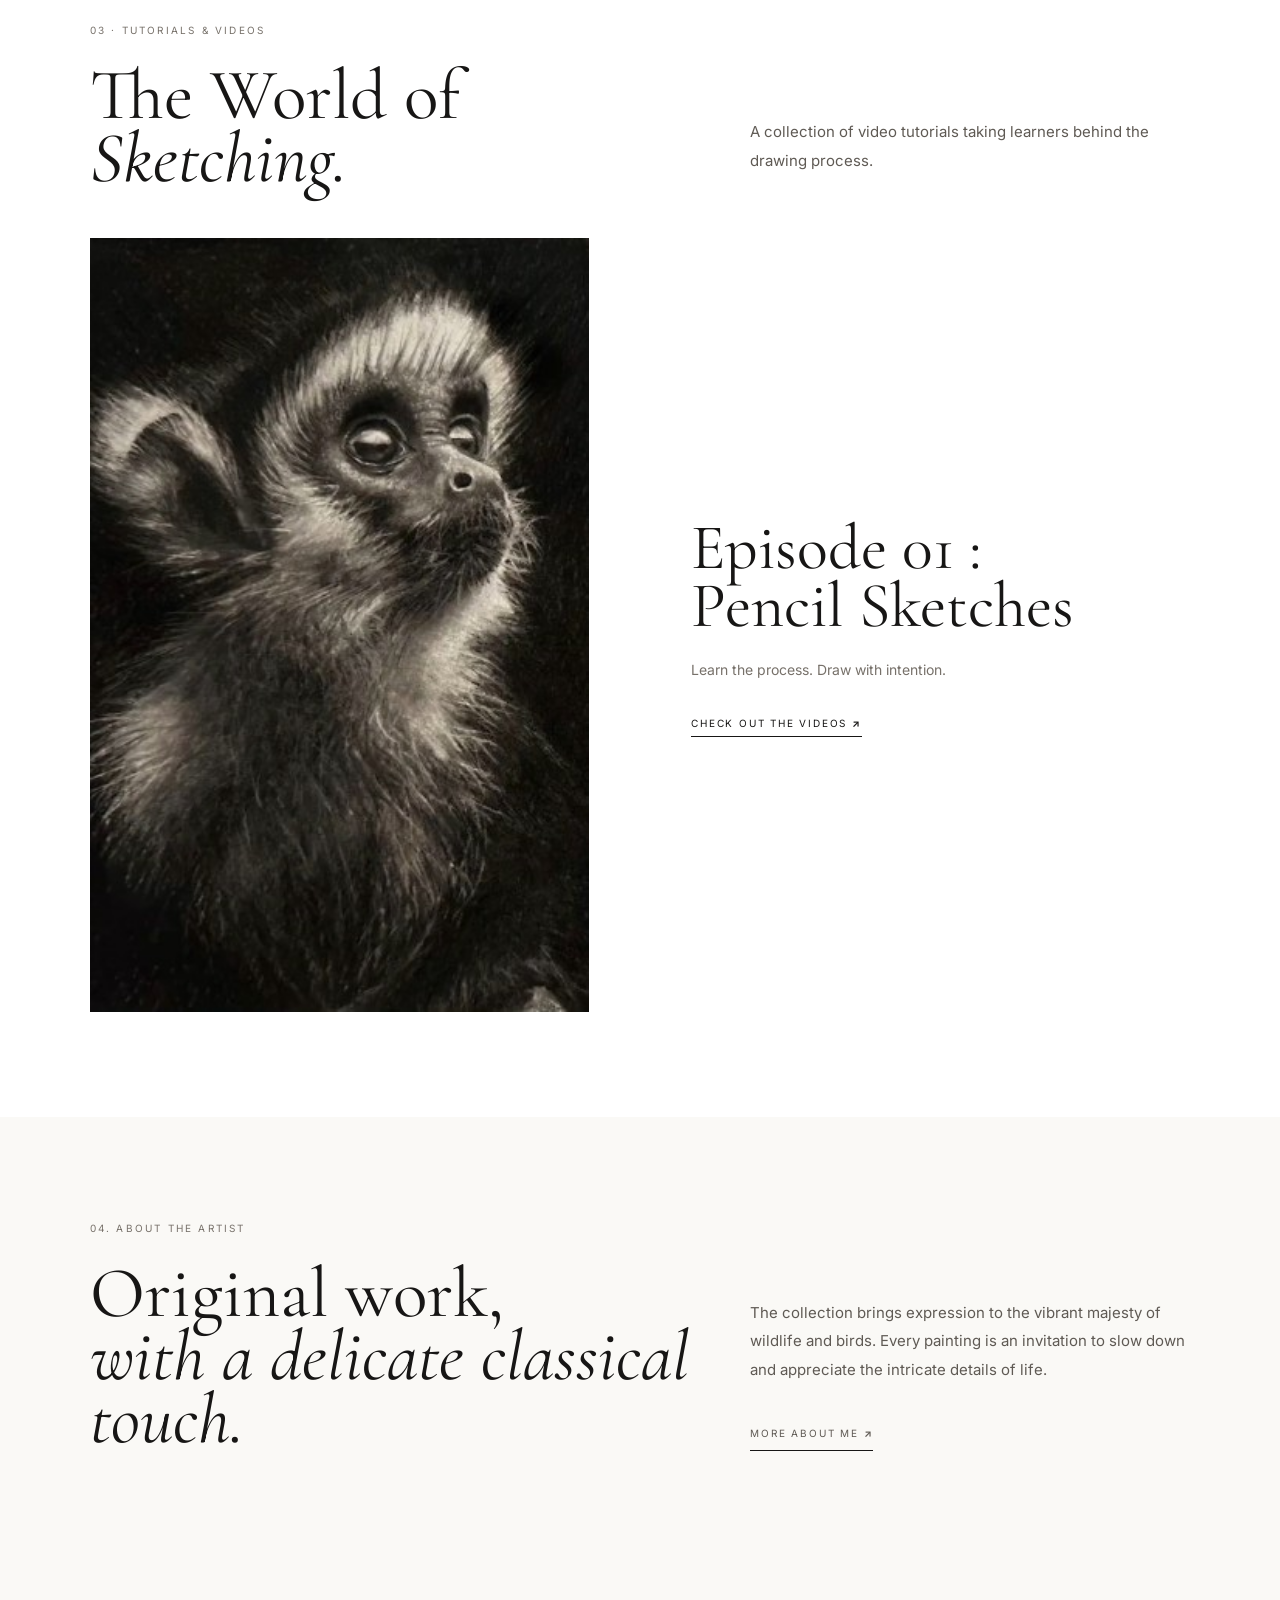
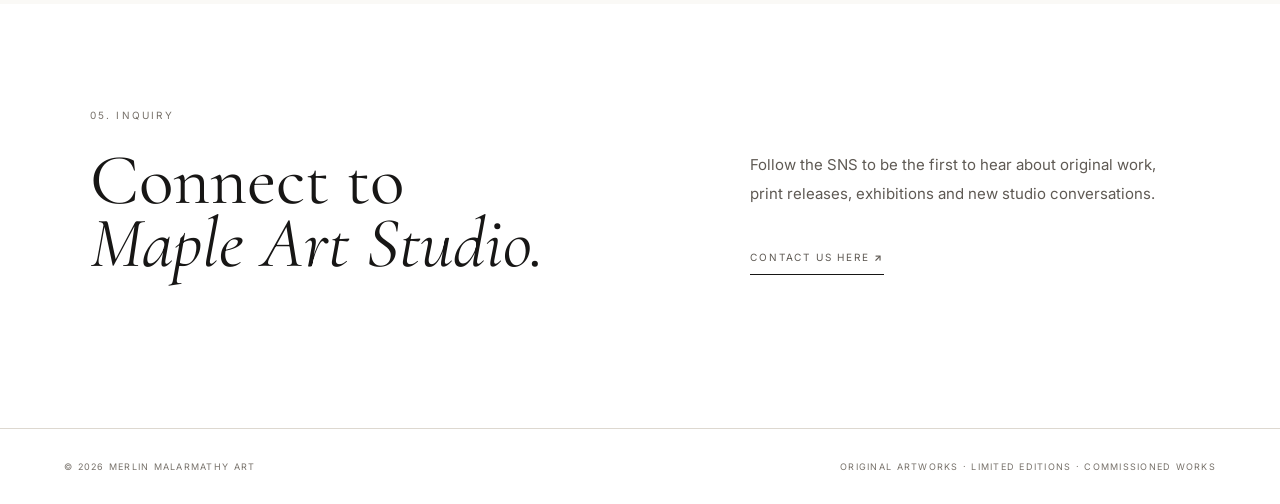
==== commit 00d8e5c4: "modi" ====
--- a/index.html
+++ b/index.html
@@ -169,7 +169,7 @@
           </div>
           <div class="intro-copy">
             <p>Follow the SNS to be the first to hear about original work, print releases, exhibitions and new studio conversations.</p>
-            <a class="hero-link" href="contact.html">Contact Us Here <b>↗</b> </a>
+            <a class="text-link" href="contact.html">Contact Us Here <b>↗</b> </a>
           </div>
         </div>
       </section>
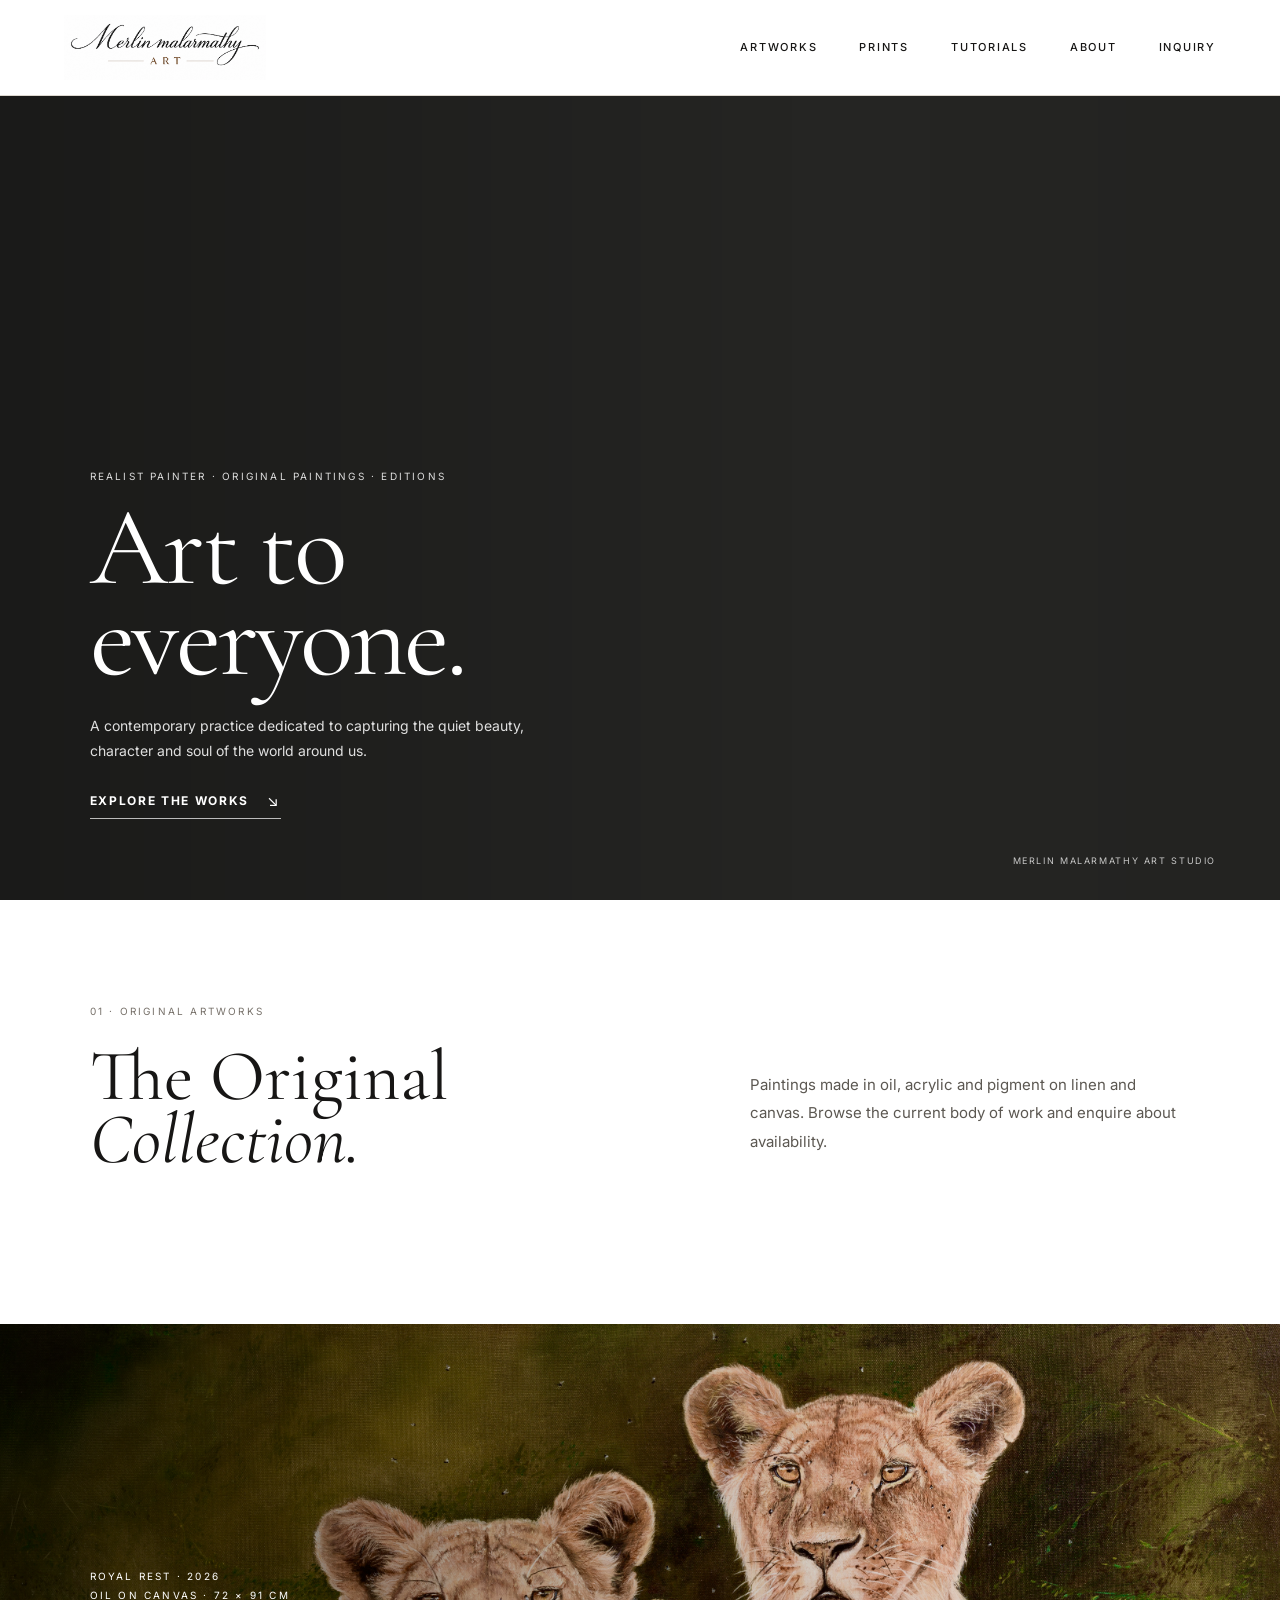
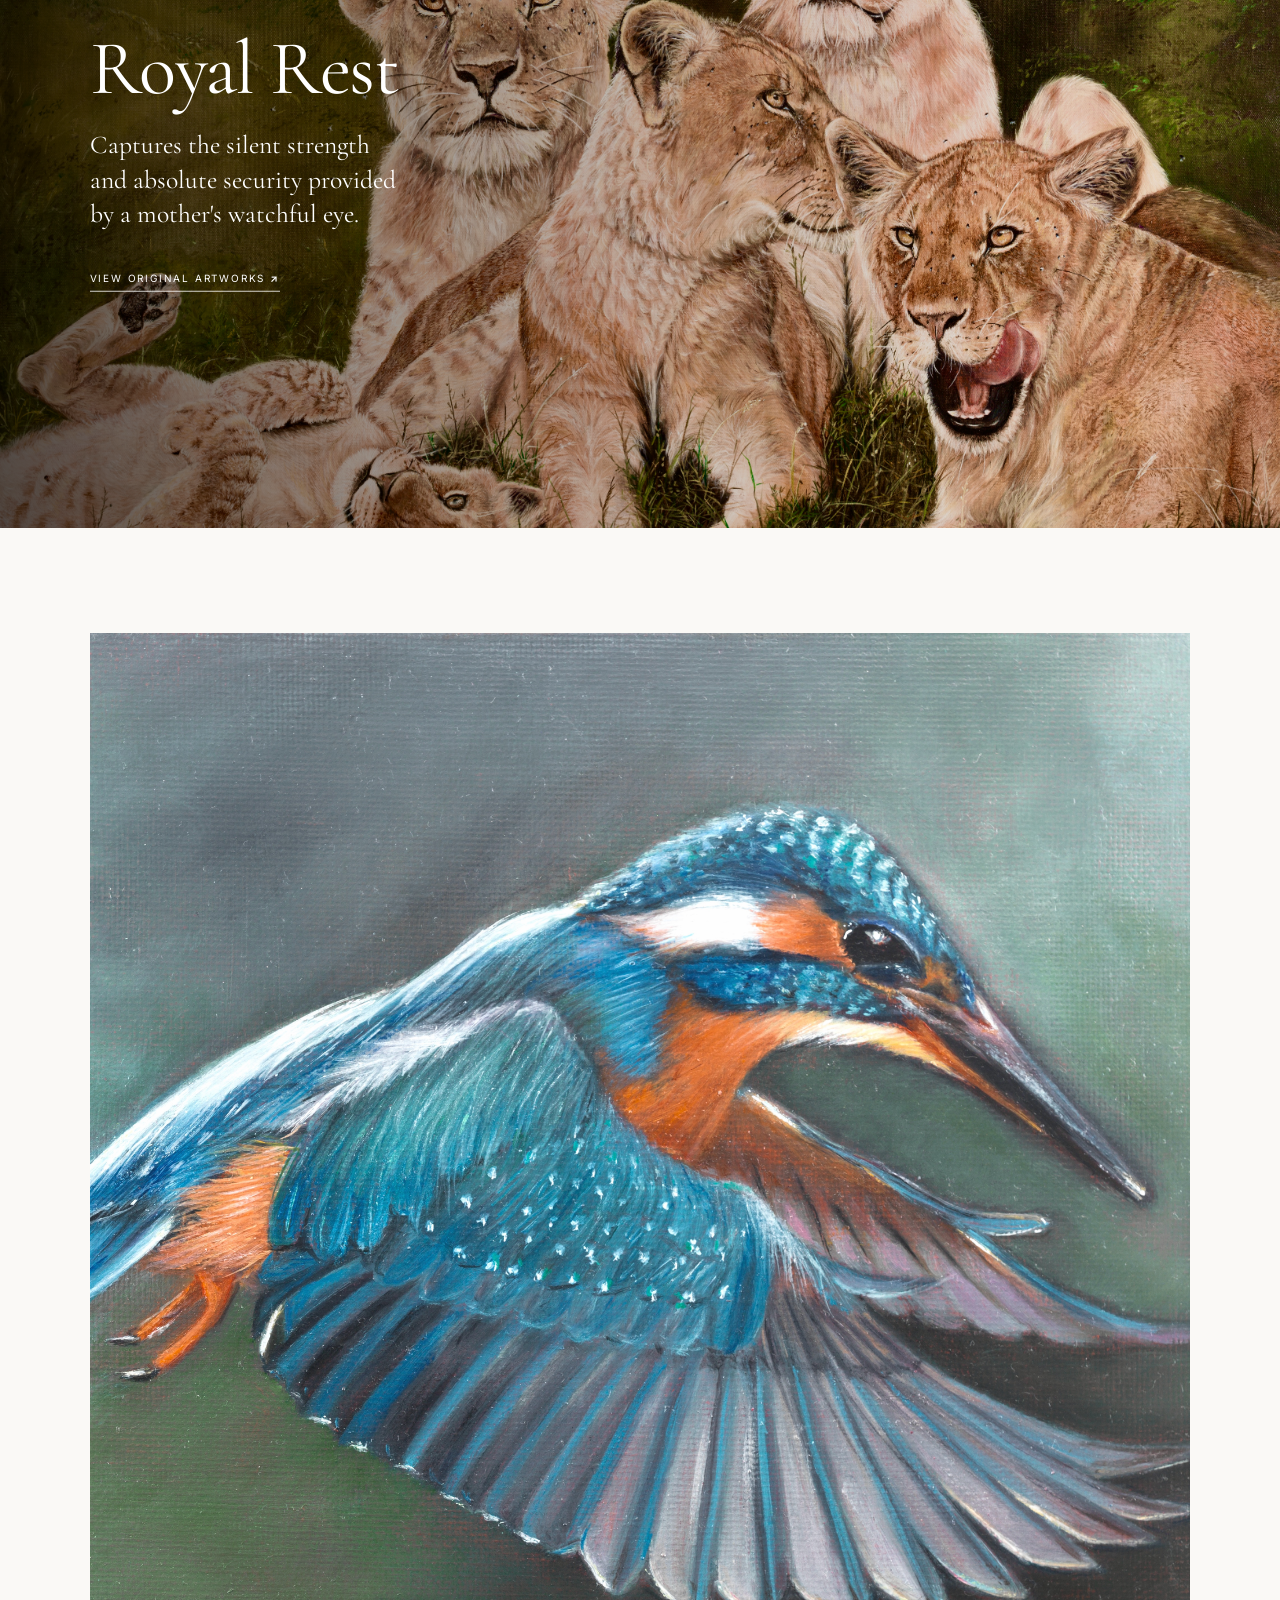
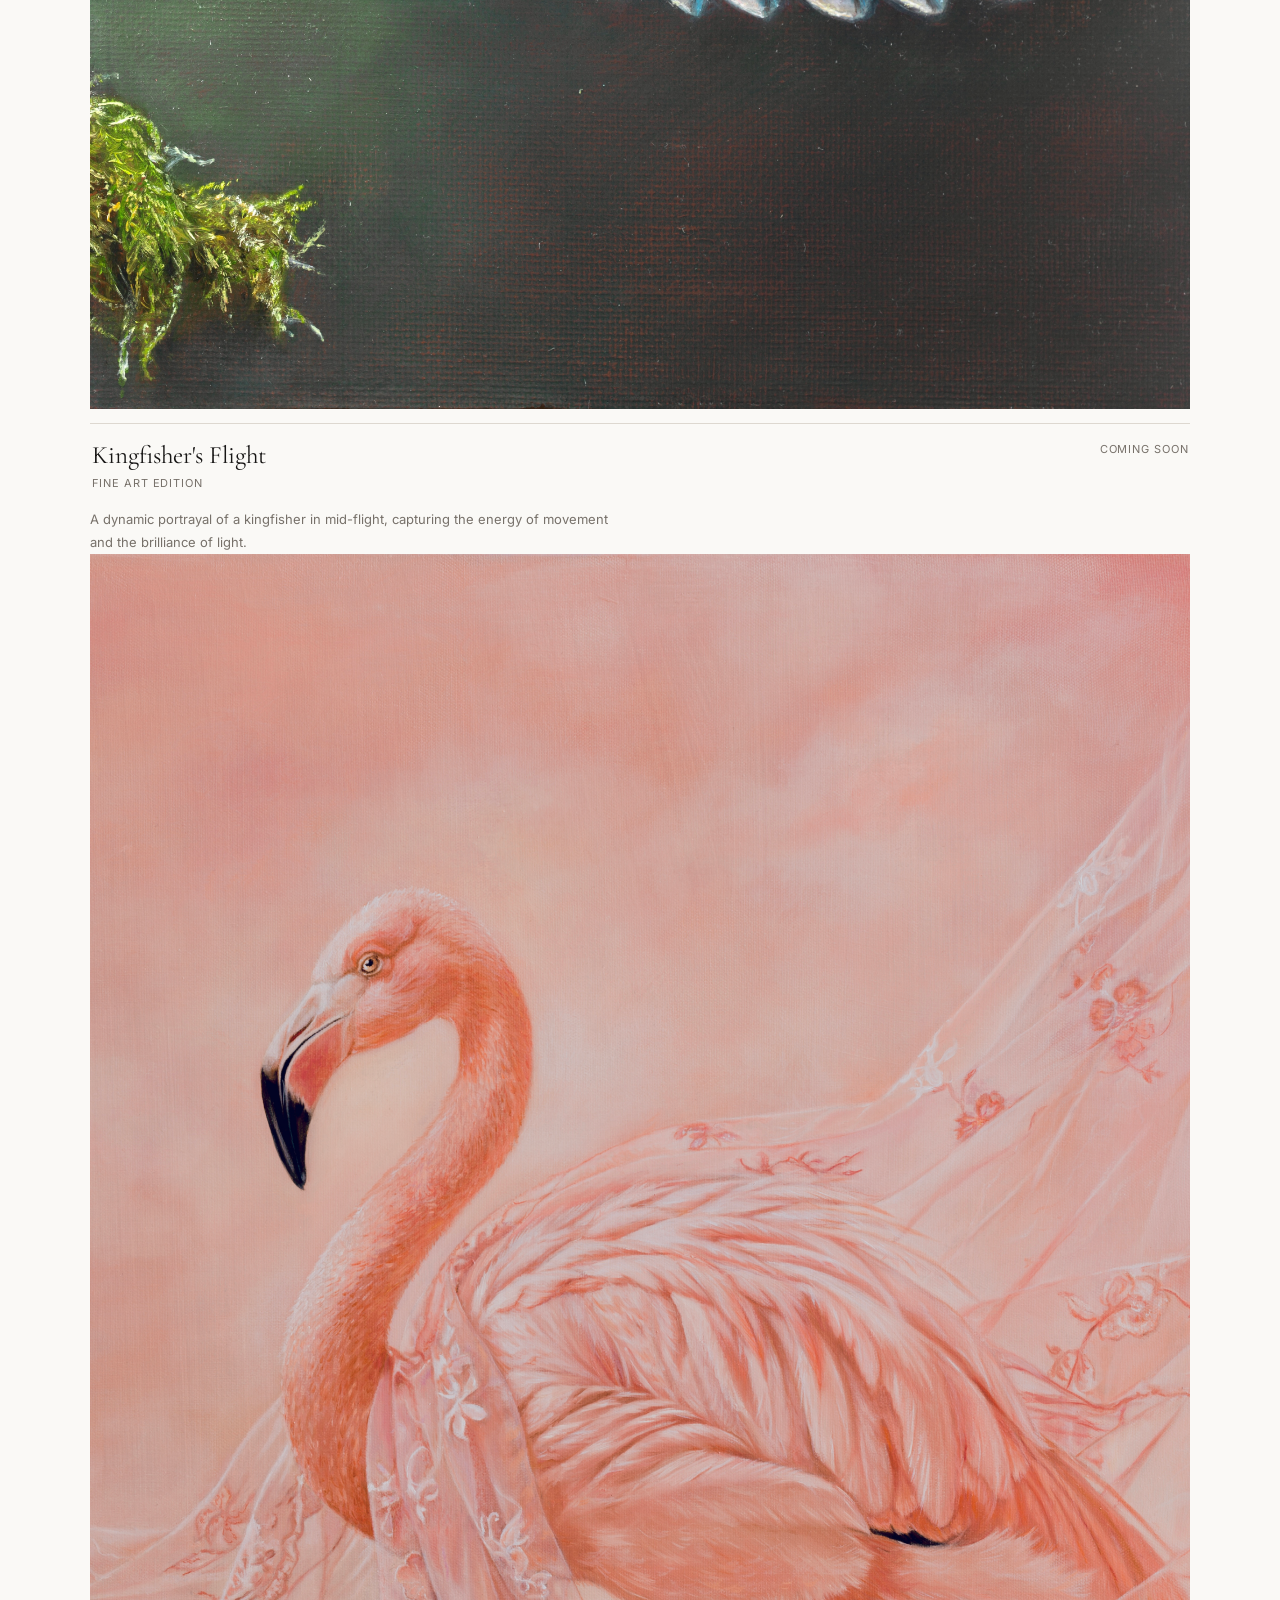
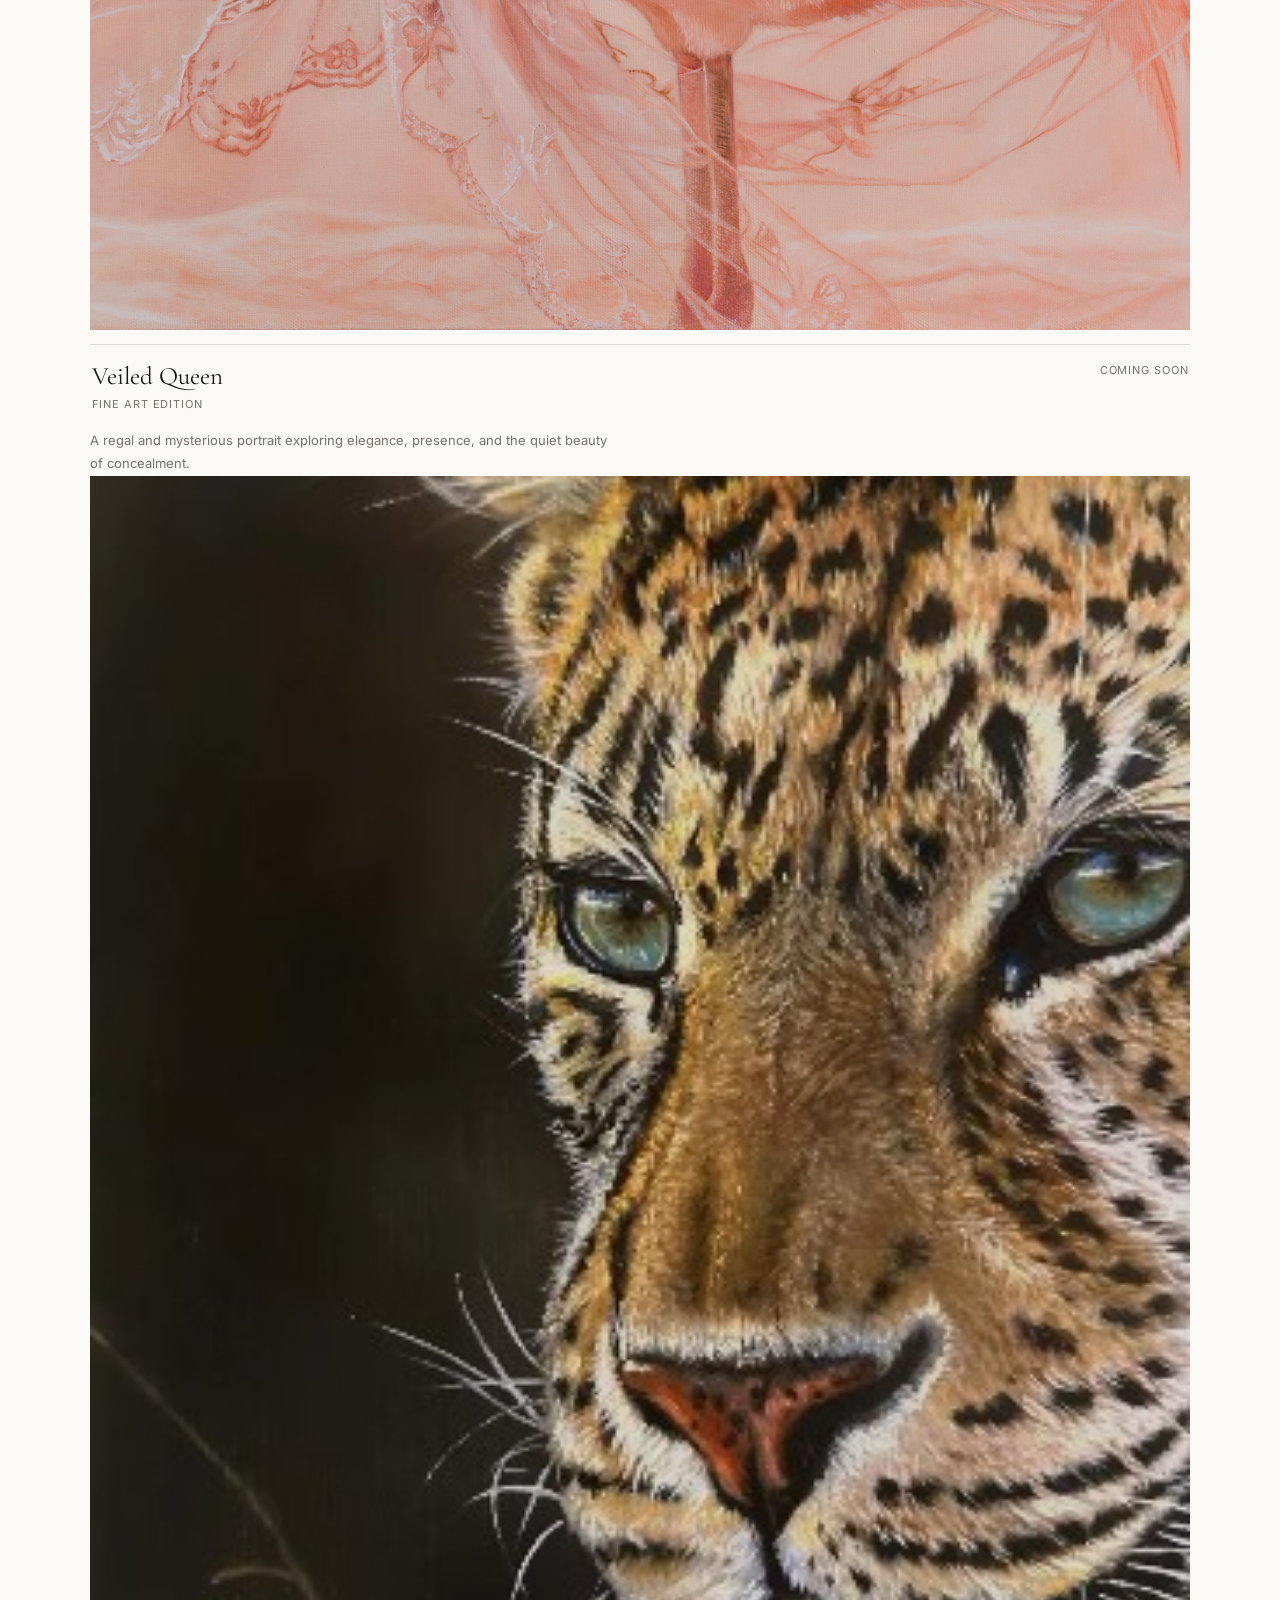
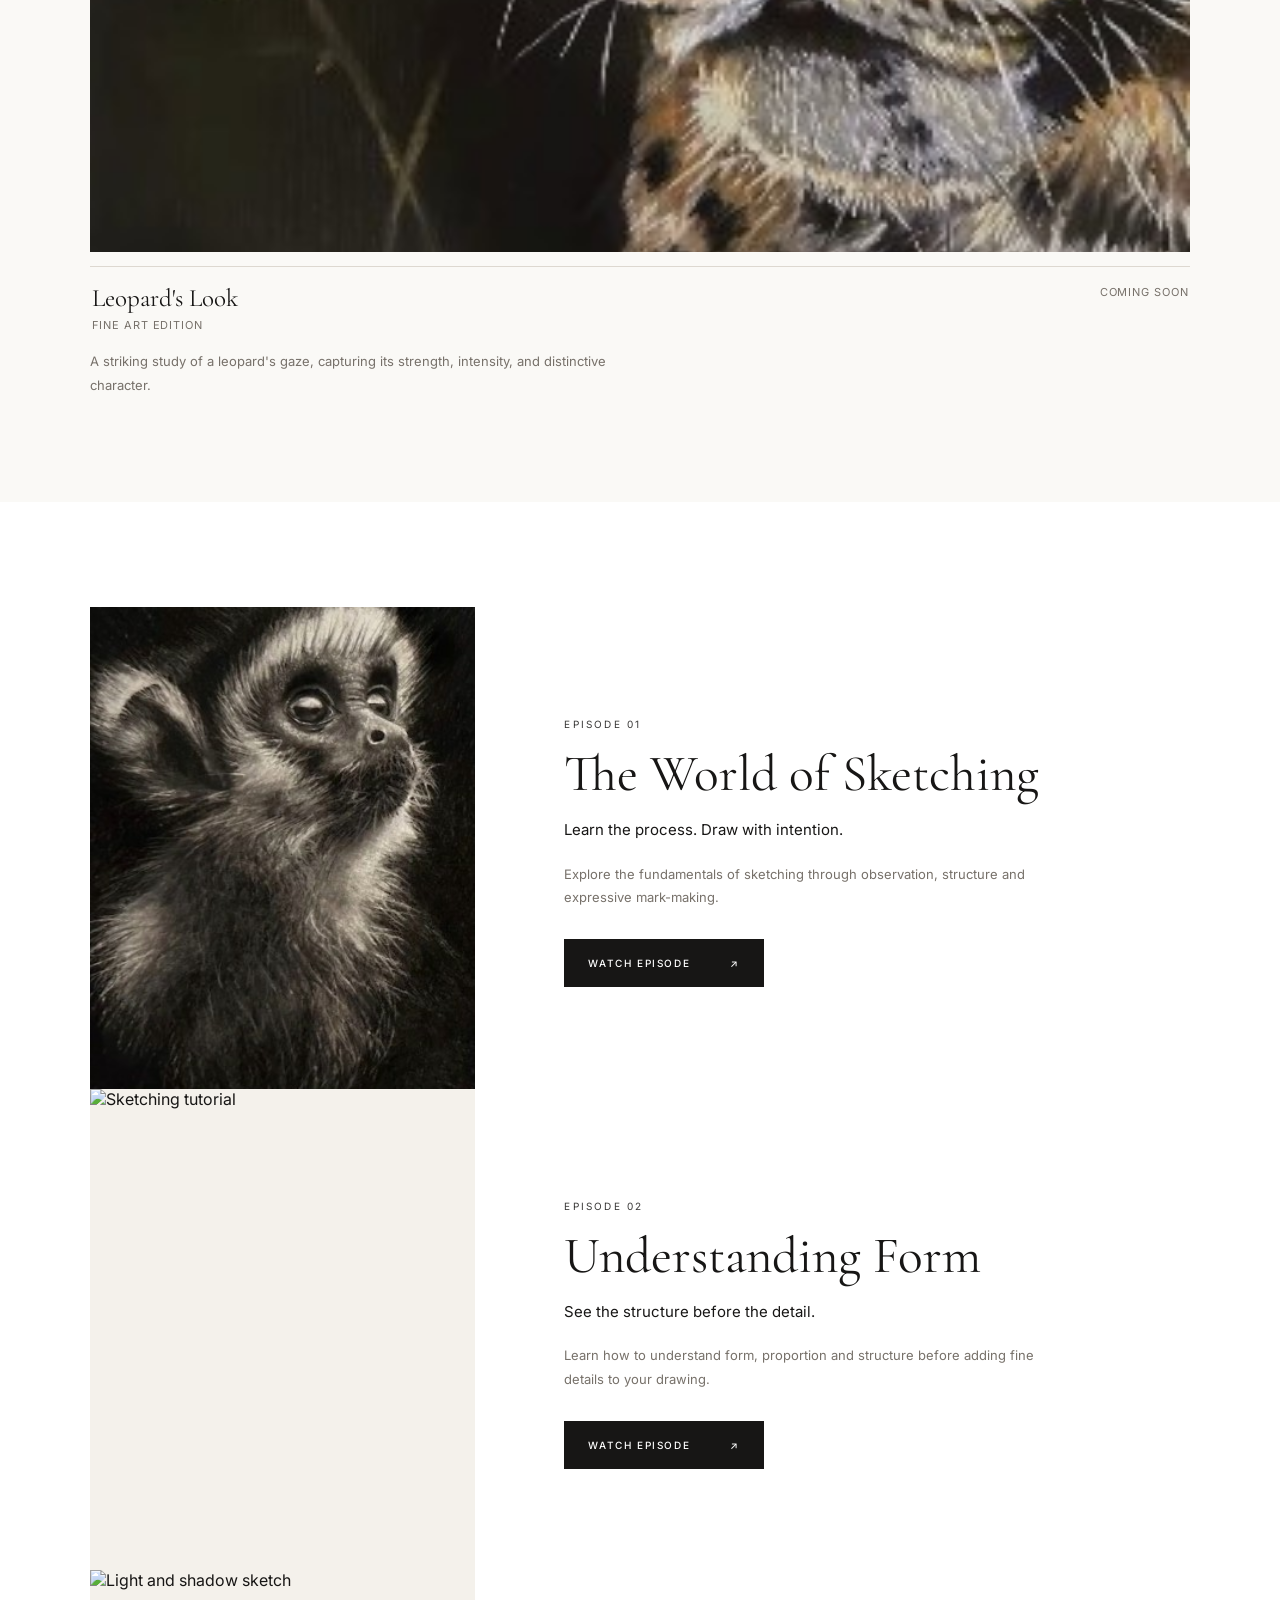
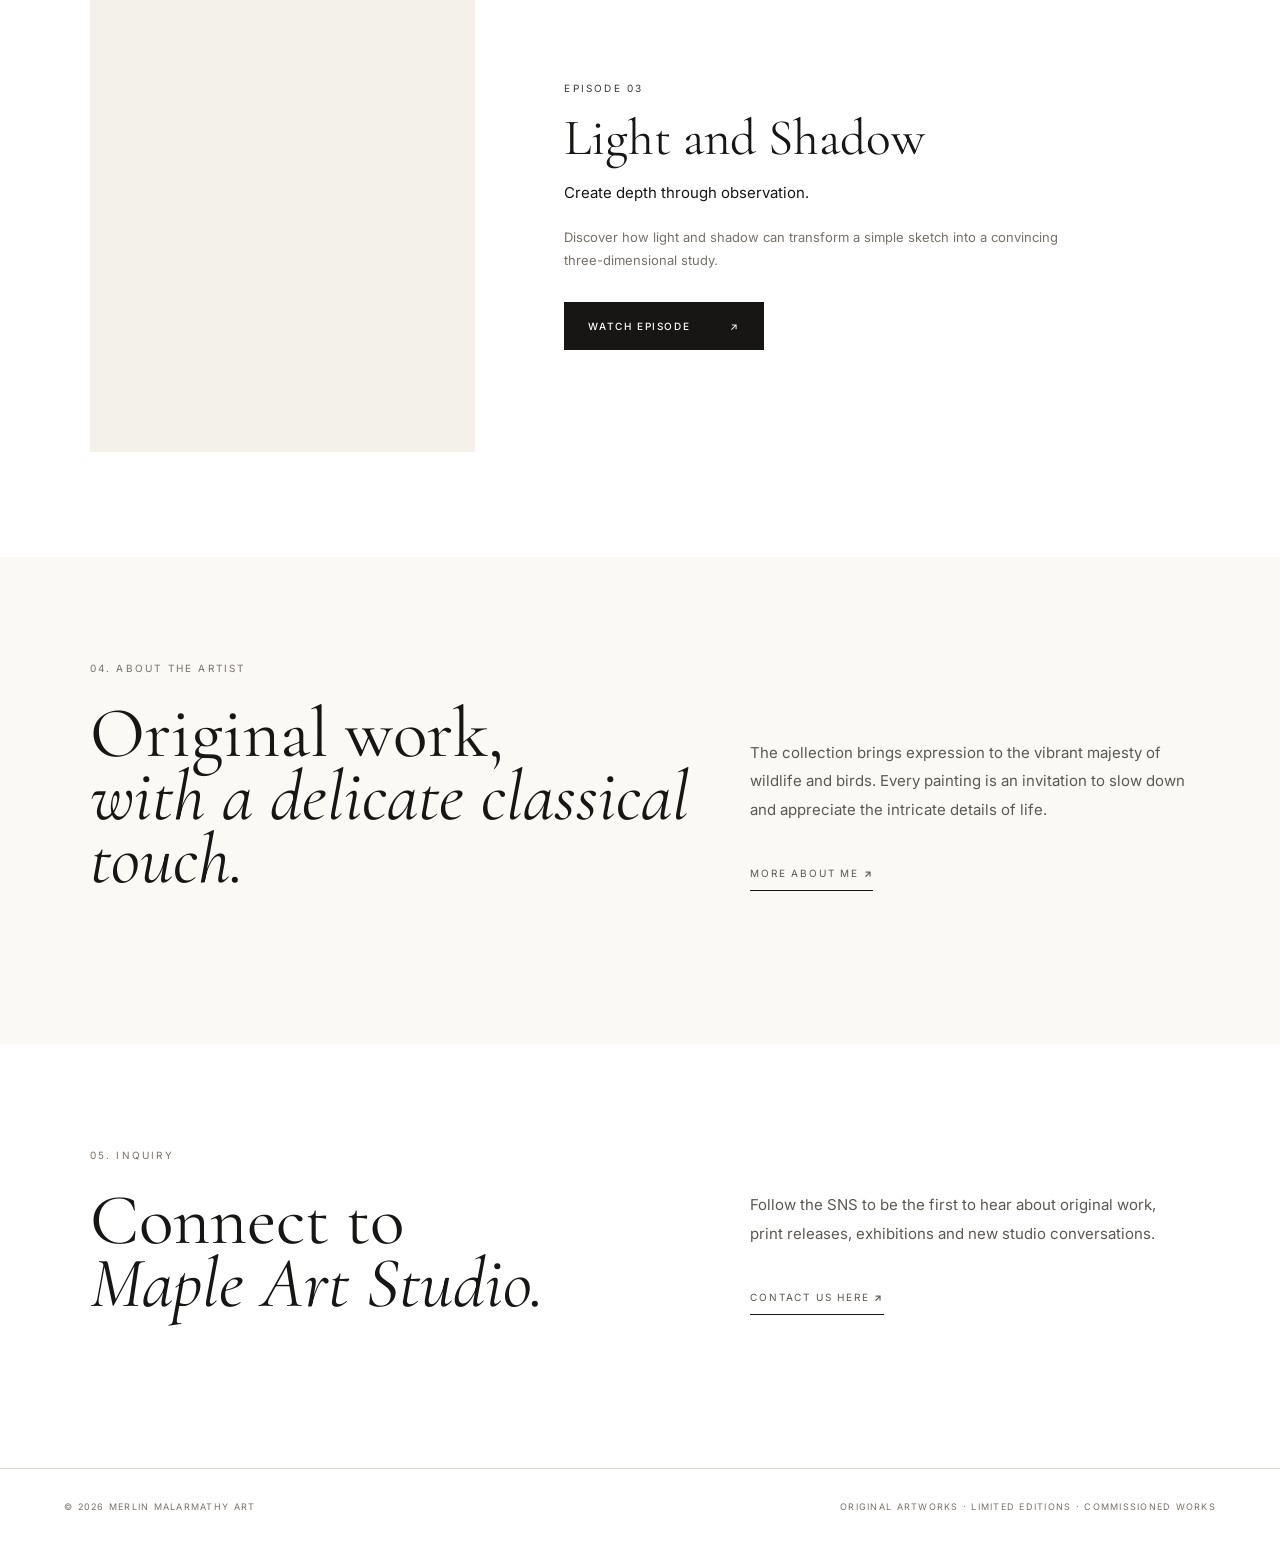
==== commit 4dc8004c: "hamburger" ====
--- a/index.html
+++ b/index.html
@@ -18,31 +18,25 @@
 <body>
   <div class="home">
     <header class="nav">
-    <a href="index.html" class="site-logo">
+      <a href="index.html" class="site-logo">
         <img src="images/logo.png" alt="Merlin Malarmathy Art">
-    </a>
-
-    <nav class="site-nav">
-        
-
+      </a>
+        <button class="menu" type="button" aria-label="Menu" aria-expanded="false" aria-controls="site-nav">
+            <span></span><span></span><span></span>
+        </button>
+        <nav class="site-nav" id="site-nav">
         <div class="nav-work">
-            <a href="gallery.html">ARTWORKS</a>
-
-            <div class="work-dropdown">
-              
-                <a href="gallery.html">ORIGINAL ARTWORKS</a>
-                <a href="commissioned.html">COMMISSIONED ARTWORKS</a>
-                
-            </div>
+          <a href="gallery.html">ARTWORKS</a>
+          <div class="work-dropdown"> <a href="gallery.html">ORIGINAL ARTWORKS</a>
+            <a href="commissioned.html">COMMISSIONED ARTWORKS</a>
+          </div>
         </div>
         <a href="prints.html">PRINTS</a>
         <a href="tutorials.html">TUTORIALS</a>
         <a href="about.html">ABOUT</a>
         <a href="contact.html">INQUIRY</a>
-    </nav>
-</header>
-    
-
+      </nav>
+    </header>
     <main>
       <section class="hero" aria-label="Merlin Malarmathy Art introduction">
         <video autoplay muted loop playsinline preload="auto" aria-hidden="true">
@@ -57,24 +51,21 @@
         </div>
         <div class="scroll-note">Merlin Malarmathy Art Studio</div>
       </section>
-
-      
-
       <section class="section" id="originals">
         <div class="section-head">
           <div>
             <div class="label">01 · Original Artworks</div>
             <h2 class="section-title">The Original<br><em>Collection.</em></h2>
-          </div><div class="intro-copy">
-          <p>Paintings made in oil, acrylic and pigment on linen and canvas. Browse the current
-            body of work and enquire about availability.</p>
-        </div></div>
-        
+          </div>
+          <div class="intro-copy">
+            <p>Paintings made in oil, acrylic and pigment on linen and canvas. Browse the current
+              body of work and enquire about availability.</p>
+          </div>
+        </div>
       </section>
       <section class="hero-artwork" aria-label="Royal Rest artwork">
         <img src="images/royal-rest.TIF" alt="Royal Rest" class="hero-artwork-image">
         <div class="hero-artwork-overlay"></div>
-
         <div class="hero-artwork-content">
           <p class="hero-meta">
             ROYAL REST · 2026<br>
@@ -89,7 +80,6 @@
           <a href="gallery.html" class="text-link">View Original Artworks <b>↗</b> </a>
         </div>
       </section>
-
       <section class="section alt" id="prints">
         <div class="section-head">
           <div>
@@ -97,9 +87,10 @@
             <h2 class="section-title">Bring the work<br><em>into your space.</em></h2>
           </div>
           <div class="intro-copy">
-          <p>A realistic collection of carefully produced fine-art editions, created from selected
-            paintings for collectors who want the work in a more accessible format.</p>
-        </div></div>
+            <p>A realistic collection of carefully produced fine-art editions, created from selected
+              paintings for collectors who want the work in a more accessible format.</p>
+          </div>
+        </div>
         <div class="collection-strip">
           <a class="collection-card" href="prints.html"><img src="images/kingfisher-flight.jpeg"
               alt="Kingfisher's Flight print collection">
@@ -121,18 +112,16 @@
           </a>
         </div>
       </section>
-
-    
-
       <section class="section" id="tutorials">
-         <div class="section-head">
+        <div class="section-head">
           <div>
             <div class="label">03 · Tutorials & Videos</div>
             <h2 class="section-title">The World of<br><em>Sketching.</em></h2>
           </div>
           <div class="intro-copy">
-          <p>A collection of video tutorials taking learners behind the drawing process.</p>
-        </div></div>
+            <p>A collection of video tutorials taking learners behind the drawing process.</p>
+          </div>
+        </div>
         <div class="tutorials">
           <a href="tutorials.html" class="podcast-card">
             <img src="images/monkey.jpg" alt="Podcast">
@@ -144,23 +133,19 @@
           </div>
         </div>
       </section>
-
       <section class="section alt" id="about">
         <div class="section-head">
-        <div>
-          <div class="label">04. About the Artist</div>
-          <h2 class="section-title">Original work,<br><em>with a delicate classical touch.</em></h2>
-        </div>
-        <div class="intro-copy">
-          <p>The collection brings expression to the vibrant majesty of wildlife and birds. Every painting is an
-            invitation to slow down and appreciate the intricate details of life.</p>
-          <a class="text-link" href="about.html">More About Me <b>↗</b> </a>
-        </div>
+          <div>
+            <div class="label">04. About the Artist</div>
+            <h2 class="section-title">Original work,<br><em>with a delicate classical touch.</em></h2>
+          </div>
+          <div class="intro-copy">
+            <p>The collection brings expression to the vibrant majesty of wildlife and birds. Every painting is an
+              invitation to slow down and appreciate the intricate details of life.</p>
+            <a class="text-link" href="about.html">More About Me <b>↗</b> </a>
+          </div>
         </div>
       </section>
-
-
-
       <section class="section" id="subscription">
         <div class="section-head">
           <div>
@@ -168,15 +153,17 @@
             <h2 class="section-title">Connect to <br><em>Maple Art Studio.</em></h2>
           </div>
           <div class="intro-copy">
-            <p>Follow the SNS to be the first to hear about original work, print releases, exhibitions and new studio conversations.</p>
+            <p>Follow the SNS to be the first to hear about original work, print releases, exhibitions and new studio
+              conversations.</p>
             <a class="text-link" href="contact.html">Contact Us Here <b>↗</b> </a>
           </div>
         </div>
       </section>
     </main>
-
-    <footer class="footer"><span>© 2026 Merlin Malarmathy Art</span><span>Original Artworks · Limited Editions · Commissioned Works </span></footer>
+    <footer class="footer"><span>© 2026 Merlin Malarmathy Art</span><span>Original Artworks · Limited Editions ·
+        Commissioned Works </span></footer>
   </div>
+  <script src="app.js"></script>
 </body>
 
 </html>
--- a/styles.css
+++ b/styles.css
@@ -1,21 +1,21 @@
+/* =========================================================
+   TOKENS
+   ========================================================= */
 :root {
     --white: #fff;
     --paper: #f4f1eb;
-    --sand: #f4f0e9;
     --ink: #171615;
     --muted: #77716a;
+    --muted-dark: #5c5852;
     --line: #ddd8d0;
-    --brown: #7a573e;
-
     --serif: "Cormorant Garamond", Georgia, serif;
     --sans: "Inter", Arial, sans-serif;
-}
-
+    --header-h: 96px;
+}
 
 /* =========================================================
    GLOBAL
    ========================================================= */
-
 * {
     box-sizing: border-box;
 }
@@ -49,217 +49,137 @@
     font-weight: 400;
 }
 
-
-/* =========================================================
-   SHARED HEADER
-   Homepage + Gallery + Inner Pages
-   ========================================================= */
-
-/* Homepage and inner-page headers use exactly the same styling */
-
-.nav,
-.header {
-    height: 96px;
+/* Shared small-caps labels */
+.eyebrow,
+.label,
+.hero-meta {
+    font-size: 10px;
+    letter-spacing: .22em;
+    text-transform: uppercase;
+}
+
+.eyebrow {
+    margin-bottom: 20px;
+    opacity: .85;
+}
+
+.label {
+    margin-bottom: 22px;
+    color: var(--muted);
+}
+
+.text-link {
+    padding-bottom: 7px;
+    border-bottom: 1px solid var(--ink);
+    font-size: 10px;
+    letter-spacing: .18em;
+    text-transform: uppercase;
+    white-space: nowrap;
+}
+
+/* =========================================================
+   HEADER + NAVIGATION (all pages)
+   ========================================================= */
+.nav {
+    position: relative;
+    z-index: 1000;
+    height: var(--header-h);
     padding: 0 5vw;
-
     display: flex;
     align-items: center;
     justify-content: space-between;
-
-    position: relative;
-    z-index: 1000;
-
     background: var(--white);
     border-bottom: 1px solid var(--line);
-
-    box-sizing: border-box;
-}
-
-
-/* ---------- Logos ---------- */
-
-.logo-img,
-.logo {
+}
+
+.site-logo {
     width: 235px;
     height: 65px;
-
+    flex: 0 0 235px;
     display: flex;
     align-items: center;
-
-    flex: 0 0 235px;
-
     overflow: hidden;
 }
 
-.logo-img {
-    display: block;
+.site-logo img {
+    width: 235px;
+    max-width: 100%;
     height: auto;
     max-height: 65px;
     object-fit: contain;
-}
-
-.logo img {
-    display: block;
-
-    width: 235px;
-    height: auto;
-
-    max-width: 100%;
-    max-height: 65px;
-
-    object-fit: contain;
     object-position: left center;
 }
 
-
-/* ---------- Homepage Navigation ---------- */
-
-.nav-links {
+.site-nav {
     display: flex;
     align-items: center;
     gap: 42px;
-
     height: 100%;
-
-    font-family: var(--sans);
     font-size: 11px;
     font-weight: 500;
     letter-spacing: .16em;
-
-    text-transform: uppercase;
-}
-
-.nav-links a {
+    text-transform: uppercase;
+}
+
+.site-nav>a,
+.nav-work>a {
     display: inline-flex;
     align-items: center;
-
-    height: 96px;
-    padding: 0;
-
+    height: var(--header-h);
     border-bottom: 1px solid transparent;
-
     white-space: nowrap;
-
     transition: opacity .25s ease;
 }
 
-.nav-links a:hover {
+.site-nav>a:hover,
+.nav-work>a:hover {
     opacity: .5;
 }
 
-
-/* ---------- Inner Page Navigation ---------- */
-
-.header nav {
+/* Hamburger button: mobile only (see responsive block) */
+.menu {
+    display: none;
+}
+
+/* Optional: add class="active" to the current page's link */
+.site-nav a.active {
+    border-color: var(--ink);
+}
+
+/* ---------- Artworks dropdown ---------- */
+.nav-work {
+    position: relative;
+    z-index: 2000;
     display: flex;
     align-items: center;
-    gap: 42px;
-
-    height: 100%;
-
-    font-family: var(--sans);
-    font-size: 11px;
-    font-weight: 500;
-    letter-spacing: .16em;
-
-    text-transform: uppercase;
-}
-
-.header nav > a,
-.header nav > .nav-work > a {
-    display: inline-flex;
-    align-items: center;
-
-    height: 96px;
-    padding: 0;
-
-    border-bottom: 1px solid transparent;
-
-    white-space: nowrap;
-
-    transition: opacity .25s ease;
-}
-
-.header nav > a:hover,
-.header nav > .nav-work > a:hover {
-    opacity: .5;
-}
-
-.header nav a.active {
-    border-color: var(--ink);
-}
-
-
-/* =========================================================
-   ORIGINAL ARTWORKS DROPDOWN
-   ========================================================= */
-
-.nav-work {
-    position: relative;
-
-    display: flex;
-    align-items: center;
-
-    height: 96px;
-
-    z-index: 2000;
-}
-
-
-/* Dropdown */
+    height: var(--header-h);
+}
 
 .work-dropdown {
     position: absolute;
-
     top: 100%;
     left: -20px;
-
+    z-index: 9999;
     min-width: 270px;
-
     padding: 18px 22px;
-
     background: var(--white);
-
     border: 1px solid var(--line);
     border-top: none;
-
     box-shadow: 0 12px 30px rgba(0, 0, 0, .08);
-
     opacity: 0;
     visibility: hidden;
     pointer-events: none;
-
-    transform: translateY(0);
-
-    transition:
-        opacity .22s ease,
-        visibility .22s ease;
-
-    z-index: 9999;
+    transition: opacity .22s ease, visibility .22s ease;
 }
 
 .work-dropdown a {
     display: block;
-
-    width: 100%;
-
     padding: 9px 0;
-
-    border: 0;
-
-    color: var(--ink);
-
-    font-family: var(--sans);
     font-size: 10px;
     font-weight: 500;
-
     letter-spacing: 1.5px;
     line-height: 1.5;
-
     white-space: nowrap;
-
-    opacity: 1;
-
     transition: opacity .18s ease;
 }
 
@@ -274,116 +194,66 @@
     pointer-events: auto;
 }
 
-
-/* =========================================================
-   HOMEPAGE
-   ========================================================= */
-
+/* =========================================================
+   HOMEPAGE — VIDEO HERO
+   ========================================================= */
 .home {
     overflow: hidden;
 }
 
-
-/* =========================================================
-   HOMEPAGE HERO — VIDEO
-   ========================================================= */
-
 .hero {
     position: relative;
-
+    z-index: 1;
     width: 100%;
-    min-height: calc(100vh - 96px);
-
+    min-height: calc(100vh - var(--header-h));
     background: #272725;
-
     overflow: hidden;
-
-    z-index: 1;
 }
 
 .hero video {
     position: absolute;
-
     inset: 0;
-
-    width: 100%;
     height: 100%;
-
     object-fit: cover;
     object-position: 40% 45%;
-
-    filter: none;
-
     transform: translateZ(0);
     backface-visibility: hidden;
 }
 
 .hero::after {
     content: "";
-
     position: absolute;
-
     inset: 0;
-
-    background: linear-gradient(
-        90deg,
-        rgba(0, 0, 0, .32),
-        rgba(0, 0, 0, .04) 65%,
-        rgba(0, 0, 0, .10)
-    );
-
+    background: linear-gradient(90deg,
+            rgba(0, 0, 0, .32),
+            rgba(0, 0, 0, .04) 65%,
+            rgba(0, 0, 0, .10));
     pointer-events: none;
 }
 
 .hero-content {
     position: relative;
-
     z-index: 2;
-
-    min-height: calc(100vh - 96px);
-
+    min-height: calc(100vh - var(--header-h));
     max-width: 900px;
-
     padding: 0 7vw 9vh;
-
     display: flex;
     flex-direction: column;
     justify-content: flex-end;
-
     color: var(--white);
-}
-
-.eyebrow,
-.label,
-.hero-meta {
-    font-size: 10px;
-    letter-spacing: .22em;
-    text-transform: uppercase;
-}
-
-.eyebrow {
-    margin-bottom: 20px;
-    opacity: .85;
 }
 
 .hero h1 {
     margin: 0 0 28px;
-
-    font-family: var(--serif);
     font-size: clamp(4rem, 8.7vw, 8.5rem);
-    font-weight: 400;
-
     line-height: .82;
     letter-spacing: -.03em;
 }
 
 .hero p {
     max-width: 490px;
-
     margin: 0 0 28px;
-
     color: rgba(255, 255, 255, .86);
-
     font-size: 14px;
     line-height: 1.8;
 }
@@ -391,21 +261,14 @@
 .hero-link {
     display: inline-flex;
     align-items: center;
-
     gap: 18px;
-
     width: max-content;
-
     padding-bottom: 8px;
-
     border-bottom: 1px solid rgba(255, 255, 255, .7);
-
     font-size: 12px;
     font-weight: 700;
-
     letter-spacing: .14em;
     text-transform: uppercase;
-    
 }
 
 .hero-link b {
@@ -415,77 +278,52 @@
 
 .scroll-note {
     position: absolute;
-
     right: 5vw;
     bottom: 34px;
-
     z-index: 3;
-
     color: var(--white);
-
     font-size: 9px;
     letter-spacing: .18em;
-
-    text-transform: uppercase;
-
+    text-transform: uppercase;
     opacity: .75;
 }
 
-
-/* =========================================================
-   FULL-SCREEN FEATURED ARTWORK
-   ========================================================= */
-
+/* =========================================================
+   HOMEPAGE — FEATURED ARTWORK
+   ========================================================= */
 .hero-artwork {
     position: relative;
-
     width: 100%;
-    height: calc(100vh - 96px);
-
+    height: calc(100vh - var(--header-h));
     min-height: 650px;
-
     overflow: hidden;
 }
 
 .hero-artwork-image {
     position: absolute;
-
     inset: 0;
-
-    width: 100%;
     height: 100%;
-
     object-fit: cover;
     object-position: center;
 }
 
 .hero-artwork-overlay {
     position: absolute;
-
     inset: 0;
-
     z-index: 1;
-
-    background: linear-gradient(
-        90deg,
-        rgba(0, 0, 0, .62),
-        rgba(0, 0, 0, .20) 55%,
-        rgba(0, 0, 0, .05)
-    );
+    background: linear-gradient(90deg,
+            rgba(0, 0, 0, .62),
+            rgba(0, 0, 0, .20) 55%,
+            rgba(0, 0, 0, .05));
 }
 
 .hero-artwork-content {
     position: absolute;
-
     left: 7vw;
     top: 50%;
-
     z-index: 2;
-
     max-width: 500px;
-
     transform: translateY(-50%);
-
     color: var(--white);
 }
 
@@ -496,107 +334,32 @@
 
 .hero-artwork-content h1 {
     margin: 0 0 22px;
-
-    font-family: var(--serif);
-
     font-size: clamp(55px, 6vw, 92px);
-    font-weight: 400;
-
     line-height: .95;
     letter-spacing: -.02em;
 }
 
 .hero-description {
     max-width: 440px;
-
     margin: 0 0 34px;
-
     font-family: var(--serif);
     font-size: clamp(20px, 2vw, 28px);
-    font-weight: 400;
-
     line-height: 1.35;
 }
 
-.hero-artwork .hero-link {
+.hero-artwork .text-link {
     border-color: rgba(255, 255, 255, .8);
-
-    transition:
-        opacity .25s ease,
-        border-color .25s ease;
-}
-
-.hero-artwork .hero-link:hover {
+    transition: opacity .25s ease, border-color .25s ease;
+}
+
+.hero-artwork .text-link:hover {
     opacity: .65;
     border-color: transparent;
 }
 
-
-/* =========================================================
-   HOMEPAGE SECTIONS
-   ========================================================= */
-
-.intro {
-    padding: 125px 8vw 110px;
-
-    display: grid;
-    grid-template-columns: 1.1fr .9fr;
-
-    gap: 10vw;
-
-    align-items: end;
-}
-
-.label {
-    margin-bottom: 22px;
-    color: var(--muted);
-}
-
-.intro h2,
-.section-title,
-.podcast-copy h2,
-.subscription h2 {
-    font-family: var(--serif);
-    font-weight: 400;
-}
-
-.intro h2 {
-    margin: 0;
-
-    font-size: clamp(3.2rem, 6vw, 6.4rem);
-    line-height: .9;
-    letter-spacing: -.025em;
-}
-
-.intro-copy {
-    max-width: 440px;
-
-    color: #5f5a54;
-
-    font-size: 15px;
-    line-height: 1.9;
-}
-
-.intro-copy a,
-.subscription a {
-    display: inline-block;
-
-    margin-top: 25px;
-    padding-bottom: 7px;
-
-    border-bottom: 1px solid var(--ink);
-
-    font-size: 10px;
-    letter-spacing: .18em;
-
-    text-transform: uppercase;
-}
-
-
-/* =========================================================
-   GENERAL SECTIONS
-   ========================================================= */
-
+/* =========================================================
+   SECTIONS
+   ========================================================= */
 .section {
     padding: 105px 7vw;
 }
@@ -609,642 +372,288 @@
     display: flex;
     justify-content: space-between;
     align-items: end;
-
     gap: 40px;
-
     margin-bottom: 48px;
 }
 
 .section-title {
     margin: 8px 0 0;
-
     font-size: clamp(3rem, 5.6vw, 6rem);
-
     line-height: .88;
 }
 
-.section-intro {
-    max-width: 390px;
-
-    color: var(--muted);
-
-    font-size: 13px;
-    line-height: 1.8;
-}
-
-
-/* =========================================================
-   ORIGINAL ARTWORK FEATURE
-   ========================================================= */
-
-.original-grid {
+.section .label {
+    margin: 0 0 28px;
+}
+
+.intro-copy {
+    max-width: 440px;
+    color: var(--muted-dark);
+    font-size: 15px;
+    line-height: 1.9;
+}
+
+.intro-copy .text-link {
+    display: inline-block;
+    margin-top: 25px;
+}
+
+/* Collection strip (homepage prints) */
+.collection-strip {
     display: grid;
-
-    grid-template-columns: 1.35fr .65fr;
-
-    gap: 7vw;
-
-    align-items: center;
-}
-
-.original-image {
+    grid-template-columns: repeat(3, 1fr);
+    gap: 18px;
+}
+
+.collection-card {
+    position: relative;
+    min-height: 63vh;
     overflow: hidden;
-    background: #eee;
-}
-
-.original-image img {
-    aspect-ratio: 1;
-
+    background: #ddd;
+}
+
+.collection-card img {
+    height: 100%;
     object-fit: cover;
-
+    object-position: 85% 50%;
     transition: transform .8s ease;
 }
 
-.original-image:hover img,
 .collection-card:hover img {
     transform: scale(1.02);
 }
 
-.original-copy h3 {
-    margin: 0 0 18px;
-
-    font-family: var(--serif);
-
-    font-size: clamp(2.7rem, 4.6vw, 5rem);
-    font-weight: 400;
-
-    line-height: .9;
-}
-
-.original-copy .meta {
-    margin-bottom: 24px;
-
-    color: var(--muted);
-
-    font-size: 10px;
-    letter-spacing: .13em;
-    line-height: 1.9;
-
-    text-transform: uppercase;
-}
-
-.original-copy p {
-    max-width: 410px;
-
-    margin: 0 0 30px;
-
-    font-family: var(--serif);
-    font-size: 1.35rem;
-
-    line-height: 1.35;
-}
-
-
-/* =========================================================
-   COLLECTION STRIP
-   ========================================================= */
-
-.collection-strip {
-    display: grid;
-
-    grid-template-columns: repeat(3, 1fr);
-
-    gap: 18px;
-}
-
-.collection-card {
-    position: relative;
-
-    min-height: 63vh;
-
-    overflow: hidden;
-
-    background: #ddd;
-}
-
-.collection-card img {
-    height: 100%;
-
-    object-fit: cover;
-    object-position: 85% 50%;
-
-    transition: transform .8s ease;
-}
-
 .collection-card::after {
     content: "";
-
     position: absolute;
-
     inset: 0;
-
-    background: linear-gradient(
-        180deg,
-        transparent 42%,
-        rgba(0, 0, 0, .58)
-    );
+    background: linear-gradient(180deg, transparent 42%, rgba(0, 0, 0, .58));
 }
 
 .collection-copy {
     position: absolute;
-
     left: 28px;
     right: 28px;
     bottom: 28px;
-
     z-index: 2;
-
     color: var(--white);
 }
 
 .collection-copy span {
     font-size: 9px;
     letter-spacing: .2em;
-
-    text-transform: uppercase;
-
+    text-transform: uppercase;
     opacity: .85;
 }
 
 .collection-copy h3 {
     margin: 8px 0 0;
-
-    font-family: var(--serif);
-
     font-size: 2.5rem;
-    font-weight: 400;
-}
-
-.text-link {
-    padding-bottom: 7px;
-
-    border-bottom: 1px solid var(--ink);
-
-    font-size: 10px;
-    letter-spacing: .18em;
-
-    text-transform: uppercase;
-
-    white-space: nowrap;
-}
-
-
-/* =========================================================
-   TUTORIALS / PODCAST
-   ========================================================= */
-
+}
+
+/* Tutorials teaser (homepage) */
 .tutorials {
     display: grid;
-
     grid-template-columns: 1fr 1fr;
-
     gap: 8vw;
-
     align-items: center;
 }
 
 .podcast-card {
-
-        width: 100%;
     overflow: hidden;
 }
+
 .podcast-card img {
+    height: auto;
+}
+
+.podcast-copy h3 {
+    margin: 0 0 22px;
+    font-size: clamp(3rem, 5vw, 5.5rem);
+    line-height: .9;
+}
+
+.podcast-copy p {
+    max-width: 430px;
+    margin: 0 0 28px;
+    color: var(--muted);
+    font-size: 14px;
+    line-height: 1.9;
+}
+
+/* =========================================================
+   FOOTER
+   ========================================================= */
+.footer {
+    padding: 32px 5vw;
+    display: flex;
+    justify-content: space-between;
+    gap: 20px;
+    border-top: 1px solid var(--line);
+    color: var(--muted);
+    font-size: 9px;
+    letter-spacing: .14em;
+    text-transform: uppercase;
+}
+
+/* =========================================================
+   INNER PAGES — HEADINGS
+   ========================================================= */
+.pagehead {
+    padding-bottom: 70px;
+}
+
+.pagehead h2 {
+    margin: 0;
+    font-size: clamp(48px, 9vw, 75px);
+    line-height: .98;
+    letter-spacing: -.03em;
+}
+
+/* =========================================================
+   BUTTON + FORM
+   ========================================================= */
+.button {
+    display: inline-flex;
+    align-items: center;
+    justify-content: space-between;
+    align-self: flex-start;
+    gap: 40px;
+    padding: 17px 23px;
+    border: 1px solid var(--ink);
+    background: var(--ink);
+    color: var(--white);
+    font: 500 10px var(--sans);
+    letter-spacing: .16em;
+    text-transform: uppercase;
+    cursor: pointer;
+}
+
+.button:hover {
+    background: transparent;
+    color: var(--ink);
+}
+
+form {
+    display: flex;
+    flex-direction: column;
+    gap: 28px;
+}
+
+form label {
+    color: var(--muted);
+    font-size: 10px;
+    letter-spacing: .14em;
+    text-transform: uppercase;
+}
+
+form input,
+form textarea {
     display: block;
     width: 100%;
-    height: auto;
+    padding: 13px 0;
+    border: 0;
+    border-bottom: 1px solid var(--line);
+    outline: 0;
+    background: transparent;
+    color: var(--ink);
+    font: 300 15px var(--sans);
+}
+
+form input:focus,
+form textarea:focus {
+    border-color: var(--ink);
+}
+
+/* =========================================================
+   GALLERY CARDS (originals, commissioned, prints)
+   ========================================================= */
+.gallery {
+    display: grid;
+    grid-template-columns: repeat(2, minmax(0, 1fr));
+    gap: 70px 40px;
+    padding: 80px 6vw;
+    align-items: start;
+}
+
+.card {
+    display: block;
+    min-width: 0;
+}
+
+.cardimg {
+    aspect-ratio: 4 / 5;
+    overflow: hidden;
+    background: var(--paper);
+}
+
+.cardimg img {
+    height: 100%;
     object-fit: cover;
-}
-
-.episode {
-    color: rgba(255, 255, 255, .65);
-
-    font-size: 10px;
-    letter-spacing: .14em;
-
-    text-transform: uppercase;
-}
-
-.podcast-copy h3 {
-    margin: 0 0 22px;
-
-    font-size: clamp(3rem, 5vw, 5.5rem);
-    line-height: .9;
-}
-
-.podcast-copy p {
-    max-width: 430px;
-
-    margin: 0 0 28px;
-
-    color: var(--muted);
-
-    font-size: 14px;
-    line-height: 1.9;
-}
-
-
-/* =========================================================
-   SUBSCRIPTION
-   ========================================================= */
-
-.subscription {
-    padding: 105px 8vw;
-
-    display: grid;
-
-    grid-template-columns: 1fr 1fr;
-
-    gap: 8vw;
-
-    align-items: end;
-
-    background: #f7f5f1;
-}
-
-.subscription h2 {
-    margin: 0;
-
-    font-size: clamp(3rem, 5vw, 5.5rem);
-    line-height: .9;
-}
-
-.subscription p {
-    max-width: 390px;
-
-    margin: 0 0 20px;
-
-    color: var(--muted);
-
-    font-size: 13px;
-    line-height: 1.8;
-}
-
-
-/* =========================================================
-   FOOTER
-   ========================================================= */
-
-.footer {
-    padding: 32px 5vw;
-
-    display: flex;
-    justify-content: space-between;
-
-    gap: 20px;
-
-    border-top: 1px solid var(--line);
-
-    color: var(--muted);
-
-    font-size: 9px;
-    letter-spacing: .14em;
-
-    text-transform: uppercase;
-}
-
-
-/* =========================================================
-   PAGE HEADINGS
-   ========================================================= */
-
-.section .label,
-.pagehead .label {
-    margin: 0 0 28px;
-}
-
-.pagehead {
-    padding-bottom: 70px;
-}
-
-.pagehead h1 {
-    margin: 0;
-
-    font-size: clamp(65px, 9vw, 130px);
-
-    line-height: .98;
-    letter-spacing: -.03em;
-}
-
-.pagehead h2 {
-    margin: 0;
-
-    font-size: clamp(48px, 9vw, 75px);
-
-    line-height: .98;
-    letter-spacing: -.03em;
-}
-
-.pageintro {
-    max-width: 560px;
-
-    margin: 40px 0 0;
-
-    color: var(--muted);
-
-    font-size: 14px;
-    line-height: 1.9;
-}
-
-
-/* =========================================================
-   ARTWORK META
-   ========================================================= */
+    object-position: 85% 50%;
+    transition: transform .6s ease;
+}
+
+.card:hover .cardimg img {
+    transform: scale(1.025);
+}
 
 .meta {
     display: flex;
     justify-content: space-between;
-
-    gap: 20px;
-
+    align-items: flex-start;
+    gap: 25px;
+    margin-top: 14px;
     padding: 18px 2px 0;
-
     border-top: 1px solid var(--line);
-
-    margin-top: 14px;
 }
 
 .meta h3 {
-    margin: 0 0 3px;
+    margin: 0 0 6px;
+    font-size: 25px;
+    line-height: 1.1;
 }
 
 .meta p,
 .meta span {
     margin: 0;
-
     color: var(--muted);
-
-    font-size: 10px;
+    font-size: 11px;
     letter-spacing: .08em;
-
-    text-transform: uppercase;
-}
-
-
-/* =========================================================
-   ABOUT
-   ========================================================= */
-
-.about {
-    display: grid;
-
-    grid-template-columns: 1.05fr .95fr;
-
-    gap: 9vw;
-
-    align-items: center;
-
-    padding-top: 30px;
-}
-
-.aboutcopy h2 {
-    margin-bottom: 35px;
-
-    font-size: clamp(48px, 5vw, 75px);
-}
-
-.aboutcopy p:not(.eyebrow) {
-    max-width: 480px;
-
-    margin: 0 0 22px;
-
-    color: #5c5852;
-
-    font-size: 14px;
-    line-height: 2;
-}
-
-
-/* =========================================================
-   FEATURE LINKS
-   ========================================================= */
-
-.four-links {
-    display: grid;
-
-    grid-template-columns: repeat(2, 1fr);
-
-    border-top: 1px solid var(--line);
-    border-bottom: 1px solid var(--line);
-}
-
-.feature-link {
-    position: relative;
-
-    display: grid;
-
-    grid-template-columns: 50px 1fr 30px;
-
-    gap: 25px;
-
-    min-height: 240px;
-
-    padding: 45px;
-
-    color: var(--ink);
-
-    border-right: 1px solid var(--line);
-
-    transition: background .3s ease;
-}
-
-.feature-link:last-child {
-    border-right: none;
-}
-
-.feature-link:hover {
-    background: #ebe7df;
-}
-
-.feature-no {
-    font-family: var(--sans);
-
-    font-size: 10px;
-    letter-spacing: .15em;
-
+    text-transform: uppercase;
+}
+
+.meta span {
+    flex-shrink: 0;
+}
+
+.print-description {
+    max-width: 520px;
+    margin: 18px 0 0;
     color: var(--muted);
-}
-
-.feature-link h3 {
-    margin: 0 0 18px;
-
-    font-family: var(--serif);
-
-    font-size: 42px;
-    font-weight: 400;
-
-    line-height: .95;
-}
-
-.feature-link p {
-    max-width: 300px;
-
-    margin: 0;
-
-    font-size: 12px;
-    line-height: 1.7;
-
-    color: var(--muted);
-}
-
-.feature-arrow {
-    align-self: start;
-
-    font-size: 22px;
-
-    transition: transform .3s ease;
-}
-
-.feature-link:hover .feature-arrow {
-    transform: translate(5px, 5px);
-}
-
-
-/* =========================================================
-   CONTACT
-   ========================================================= */
-
-.contact {
-    display: grid;
-
-    grid-template-columns: .8fr 1.2fr;
-
-    gap: 12vw;
-
-    padding-top: 20px;
-}
-
-.contact h2 {
-    margin-bottom: 25px;
-
-    font-size: clamp(52px, 5vw, 80px);
-}
-
-.muted {
-    max-width: 350px;
-
-    color: var(--muted);
-
     font-size: 13px;
-}
-
-.email {
-    display: inline-block;
-
-    margin-top: 30px;
-
-    border-bottom: 1px solid;
-
-    font-family: var(--serif);
-
-    font-size: 25px;
-}
-
-
-/* =========================================================
-   FORM
-   ========================================================= */
-
-form {
-    display: flex;
-    flex-direction: column;
-
-    gap: 28px;
-}
-
-form label {
-    color: var(--muted);
-
-    font-size: 10px;
-    letter-spacing: .14em;
-
-    text-transform: uppercase;
-}
-
-form input,
-form textarea {
-    display: block;
-
-    width: 100%;
-
-    padding: 13px 0;
-
-    border: 0;
-    border-bottom: 1px solid var(--line);
-
-    outline: 0;
-
-    background: transparent;
-    color: var(--ink);
-
-    font: 300 15px var(--sans);
-}
-
-form input:focus,
-form textarea:focus {
-    border-color: var(--ink);
-}
-
-
-/* ---------- Button ---------- */
-
-.button {
-    display: inline-flex;
-
-    align-items: center;
-    justify-content: space-between;
-
-    align-self: flex-start;
-
-    gap: 40px;
-
-    padding: 17px 23px;
-
-    border: 1px solid var(--ink);
-
-    background: var(--ink);
-    color: var(--white);
-
-    font: 500 10px var(--sans);
-
-    letter-spacing: .16em;
-
-    text-transform: uppercase;
-
-    cursor: pointer;
-}
-
-.button:hover {
-    background: transparent;
-    color: var(--ink);
-}
-
+    line-height: 1.8;
+}
 
 /* =========================================================
    ARTWORK DETAIL
    ========================================================= */
-
 .detail {
     padding-top: 55px;
 }
 
 .back {
     color: var(--muted);
-
     font-size: 10px;
     letter-spacing: .16em;
-
     text-transform: uppercase;
 }
 
 .detailgrid {
     display: grid;
-
     grid-template-columns: 1.25fr .75fr;
-
     gap: 9vw;
-
     align-items: center;
-
     margin-top: 55px;
 }
 
@@ -1254,43 +663,34 @@
 
 .info h1 {
     margin-bottom: 35px;
-
     font-size: clamp(65px, 7vw, 110px);
 }
 
 .desc {
     max-width: 430px;
-
     margin-bottom: 45px;
-
-    color: #5c5852;
-
+    color: var(--muted-dark);
     font-size: 14px;
     line-height: 1.9;
 }
 
 .info dl {
     margin: 0 0 45px;
-
     border-top: 1px solid var(--line);
 }
 
 .info dl div {
     display: flex;
     justify-content: space-between;
-
     padding: 13px 0;
-
     border-bottom: 1px solid var(--line);
 }
 
 .info dt,
 .info dd {
     margin: 0;
-
     font-size: 10px;
     letter-spacing: .1em;
-
     text-transform: uppercase;
 }
 
@@ -1298,239 +698,299 @@
     color: var(--muted);
 }
 
-
-/* =========================================================
-   SOCIAL ICONS
-   ========================================================= */
-
-.social-links {
-    margin-top: 55px;
-}
-
-.social-label {
-    margin: 0 0 18px;
-
+/* =========================================================
+   TUTORIALS PAGE
+   ========================================================= */
+.tutorial-list {
+    display: flex;
+    flex-direction: column;
+    gap: 80px;
+    padding: 80px 6vw;
+}
+
+.tutorial-card {
+    display: grid;
+    grid-template-columns: 35% 65%;
+    align-items: center;
+}
+
+.tutorial-image {
+    aspect-ratio: 4 / 5;
+    overflow: hidden;
+    background: var(--paper);
+}
+
+.tutorial-image img {
+    height: 100%;
+    object-fit: cover;
+    object-position: center;
+}
+
+.tutorial-content {
+    padding: 40px 8vw 40px 7vw;
+}
+
+.tutorial-content h2 {
+    margin: 12px 0 18px;
+    font-size: clamp(38px, 4vw, 64px);
+    line-height: .95;
+}
+
+.tutorial-subtitle {
+    margin: 0 0 20px;
+    font-size: 15px;
+    line-height: 1.7;
+}
+
+.tutorial-description {
+    max-width: 500px;
+    margin: 0 0 30px;
     color: var(--muted);
-
-    font-size: 12px;
-    letter-spacing: .22em;
-
-    text-transform: uppercase;
-}
-
-.social-icons {
+    font-size: 13px;
+    line-height: 1.8;
+}
+
+/* =========================================================
+   ABOUT PAGE
+   ========================================================= */
+.about {
+    display: grid;
+    grid-template-columns: 40% 60%;
+    gap: 6vw;
+    align-items: center;
+    padding-top: 30px;
+}
+
+.aboutcopy {
+    max-width: 650px;
+}
+
+.aboutcopy h2 {
+    margin-bottom: 20px;
+    font-size: clamp(40px, 4vw, 70px);
+}
+
+.aboutcopy p:not(.eyebrow) {
+    max-width: 480px;
+    margin: 0 0 22px;
+    color: var(--muted-dark);
+    font-size: 14px;
+    line-height: 2;
+}
+
+.artist-image {
+    max-width: 420px;
+}
+
+.artist-image img {
+    height: auto;
+}
+
+/* =========================================================
+   CONTACT PAGE
+   ========================================================= */
+.contact {
+    display: grid;
+    grid-template-columns: .8fr 1.2fr;
+    gap: 12vw;
+    padding-top: 20px;
+}
+
+.contact h2 {
+    margin-bottom: 25px;
+    font-size: clamp(52px, 5vw, 80px);
+}
+
+.muted {
+    max-width: 350px;
+    color: var(--muted);
+    font-size: 13px;
+}
+
+.email {
+    display: inline-block;
+    margin-top: 30px;
+    border-bottom: 1px solid;
+    font-family: var(--serif);
+    font-size: 25px;
+}
+
+.contact+.pagehead {
+    padding-top: 10px;
+}
+
+.sns-heading {
+    margin: 0 0 10px;
+    font-size: 1rem;
+}
+
+.social-grid {
+    display: grid;
+    grid-template-columns: repeat(4, 1fr);
+    border-top: 1px solid var(--line);
+    border-bottom: 1px solid var(--line);
+}
+
+.social-item {
     display: flex;
-    align-items: center;
-
-    gap: 22px;
-}
-
-.social-icons a {
-    width: 22px;
-    height: 22px;
-
-    display: flex;
+    flex-direction: column;
     align-items: center;
     justify-content: center;
-
-    color: var(--ink);
-
-    transition:
-        opacity .25s ease,
-        transform .25s ease;
-}
-
-.social-icons svg {
-    width: 20px;
-    height: 20px;
-
+    gap: 18px;
+    min-height: 150px;
+    border-right: 1px solid var(--line);
+    transition: background .3s ease;
+}
+
+.social-item:last-child {
+    border-right: none;
+}
+
+.social-item:hover {
+    background: var(--paper);
+}
+
+.social-item svg {
+    width: 34px;
+    height: 34px;
     fill: none;
-
     stroke: currentColor;
-    stroke-width: 1.4;
-
+    stroke-width: 1.6;
     stroke-linecap: round;
     stroke-linejoin: round;
-}
-
-.social-icons a:hover {
-    opacity: .5;
+    transition: transform .25s ease;
+}
+
+.social-item:hover svg {
     transform: translateY(-2px);
 }
 
-.social-icons svg .icon-fill,
-.social-icons a[aria-label="Facebook"] svg,
-.social-icons a[aria-label="WhatsApp"] svg {
+.social-item svg .icon-fill {
     fill: currentColor;
     stroke: none;
 }
 
-
-/* =========================================================
-   ORIGINAL ARTWORKS — 2 × 2 GALLERY
-   ========================================================= */
-
-#gallery.gallery,
-#commission.gallery {
-    display: grid;
-
-    grid-template-columns: repeat(2, minmax(0, 1fr));
-
-    gap: 70px 40px;
-
-    padding: 80px 6vw;
-
-    align-items: start;
-}
-
-#gallery.gallery .card,
-#commission.gallery .card {
-    display: block;
-
-    width: 100%;
-    min-width: 0;
-
-    margin: 0;
-
-    color: var(--ink);
-
-    text-decoration: none;
-}
-
-#gallery.gallery .cardimg,
-#commission.gallery .cardimg {
-    width: 100%;
-
-    aspect-ratio: 4 / 5;
-
-    overflow: hidden;
-
-    background: var(--paper);
-}
-
-#gallery.gallery .cardimg img,
-#commission.gallery .cardimg img {
-    display: block;
-
-    width: 100%;
-    height: 100%;
-
-    object-fit: cover;
-    object-position: 85% 50%;
-
-    transition: transform .6s ease;
-}
-
-#gallery.gallery .card:hover .cardimg img,
-#commission.gallery .card:hover .cardimg img {
-    transform: scale(1.025);
-}
-
-#gallery.gallery .meta,
-#commission.gallery .meta {
-    display: flex;
-
-    justify-content: space-between;
-    align-items: flex-start;
-
-    gap: 25px;
-
-    padding-top: 18px;
-}
-
-#gallery.gallery .meta h3,
-#commission.gallery .meta h3 {
-    margin: 0 0 6px;
-
-    font-family: var(--serif);
-
-    font-size: 25px;
-    font-weight: 400;
-
-    line-height: 1.1;
-}
-
-#gallery.gallery .meta p,
-#commission.gallery .meta p {
-    margin: 0;
-
+.social-item span {
     font-size: 11px;
-    letter-spacing: .08em;
-
-    text-transform: uppercase;
-
-    color: var(--muted);
-}
-
-#gallery.gallery .meta > span,
-#commission.gallery .meta > span {
-    flex-shrink: 0;
-
-    font-size: 11px;
-    letter-spacing: .08em;
-
-    color: var(--muted);
-}
-
-
-/* =========================================================
-   MOBILE
-   ========================================================= */
-
+    font-weight: 500;
+    letter-spacing: .16em;
+    text-transform: uppercase;
+}
+
+/* =========================================================
+   RESPONSIVE
+   ========================================================= */
 @media (max-width: 800px) {
+    :root {
+        --header-h: 78px;
+    }
 
     /* Header */
-
-    .nav,
-    .header {
-        height: 78px;
-        padding: 10px 6vw;
-    }
-
-    .logo-img,
-    .logo {
+    .nav {
+        padding: 0 6vw;
+    }
+
+    .site-logo {
         width: 180px;
         height: 52px;
         flex-basis: 180px;
     }
 
-    .logo-img {
-        height: auto;
-    }
-
-    .logo img {
+    .site-logo img {
         width: 180px;
         max-height: 52px;
     }
 
-    .nav-links {
-        gap: 13px;
-        font-size: 8px;
-    }
-
-    .header nav {
-        gap: 13px;
-        font-size: 8px;
-    }
-
-    .nav-links a,
-    .header nav > a,
-    .header nav > .nav-work > a {
-        height: 78px;
-    }
-
-
-    /* Hero */
-
-    .hero,
-    .hero-content {
-        min-height: calc(100vh - 78px);
-    }
-
-    .hero-content {
-        padding: 0 7vw 9vh;
-    }
-
+    /* Hamburger button */
+    .menu {
+        display: flex;
+        flex-direction: column;
+        justify-content: center;
+        gap: 5px;
+        width: 44px;
+        height: 44px;
+        margin-right: -10px;
+        padding: 10px;
+        border: 0;
+        background: none;
+        cursor: pointer;
+    }
+
+    .menu span {
+        display: block;
+        height: 2px;
+        background: var(--ink);
+        transition: transform .25s ease, opacity .25s ease;
+    }
+
+    .menu.open span:nth-child(1) {
+        transform: translateY(7px) rotate(45deg);
+    }
+
+    .menu.open span:nth-child(2) {
+        opacity: 0;
+    }
+
+    .menu.open span:nth-child(3) {
+        transform: translateY(-7px) rotate(-45deg);
+    }
+
+    /* Nav becomes a slide-down panel under the header */
+    .site-nav {
+        position: absolute;
+        top: 100%;
+        left: 0;
+        right: 0;
+        flex-direction: column;
+        align-items: stretch;
+        gap: 0;
+        height: auto;
+        padding: 8px 6vw 22px;
+        background: var(--white);
+        border-bottom: 1px solid var(--line);
+        box-shadow: 0 12px 30px rgba(0, 0, 0, .08);
+        font-size: 11px;
+        opacity: 0;
+        visibility: hidden;
+        transform: translateY(-8px);
+        transition: opacity .25s ease, transform .25s ease, visibility .25s ease;
+    }
+
+    .site-nav.open {
+        opacity: 1;
+        visibility: visible;
+        transform: none;
+    }
+
+    .site-nav>a,
+    .nav-work>a {
+        height: 48px;
+    }
+
+    .nav-work {
+        height: auto;
+        flex-direction: column;
+        align-items: stretch;
+    }
+
+    /* Artworks sub-links are always shown, indented */
+    .work-dropdown {
+        position: static;
+        min-width: 0;
+        padding: 0 0 8px 16px;
+        border: 0;
+        box-shadow: none;
+        opacity: 1;
+        visibility: visible;
+        pointer-events: auto;
+    }
+
+    .work-dropdown a {
+        padding: 12px 0;
+        color: var(--muted);
+    }
+
+    /* Homepage */
     .hero h1 {
         font-size: clamp(3.6rem, 16vw, 6rem);
     }
@@ -1539,11 +999,7 @@
         display: none;
     }
 
-
-    /* Featured artwork */
-
     .hero-artwork {
-        height: calc(100vh - 78px);
         min-height: 600px;
     }
 
@@ -1552,12 +1008,10 @@
     }
 
     .hero-artwork-overlay {
-        background: linear-gradient(
-            180deg,
-            rgba(0, 0, 0, .15),
-            rgba(0, 0, 0, .20) 35%,
-            rgba(0, 0, 0, .72)
-        );
+        background: linear-gradient(180deg,
+                rgba(0, 0, 0, .15),
+                rgba(0, 0, 0, .20) 35%,
+                rgba(0, 0, 0, .72));
     }
 
     .hero-artwork-content {
@@ -1565,9 +1019,7 @@
         right: 7vw;
         top: auto;
         bottom: 9vh;
-
         max-width: none;
-
         transform: none;
     }
 
@@ -1586,17 +1038,6 @@
         font-size: 20px;
     }
 
-
-    /* Homepage sections */
-
-    .intro {
-        grid-template-columns: 1fr;
-
-        gap: 40px;
-
-        padding: 90px 7vw;
-    }
-
     .section {
         padding: 80px 6vw;
     }
@@ -1605,106 +1046,44 @@
         display: block;
     }
 
-    .section-intro {
-        margin-top: 22px;
-    }
-
-
-    /* Stacked layouts */
-
-    .original-grid,
+    .collection-strip {
+        grid-template-columns: 1fr;
+    }
+
+    .collection-card {
+        min-height: 70vh;
+    }
+
+    /* Stacked two-column layouts */
     .tutorials,
     .about,
     .contact,
-    .detailgrid,
-    .subscription {
+    .detailgrid {
         grid-template-columns: 1fr;
     }
-
-    .original-grid {
-        gap: 35px;
-    }
-
-    .original-copy {
-        padding-bottom: 10px;
-    }
-
-
-    /* Collections */
-
-    .collection-strip {
-        grid-template-columns: 1fr;
-    }
-
-    .collection-card {
-        min-height: 70vh;
-    }
-
-
-    /* Tutorials / Contact */
 
     .tutorials,
     .contact {
         gap: 45px;
     }
 
-
-    /* Subscription */
-
-    .subscription {
-        gap: 40px;
-        padding: 80px 6vw;
-    }
-
-
-    /* About */
-
     .about {
         gap: 60px;
     }
 
+    .detailgrid {
+        gap: 55px;
+    }
+
     .aboutcopy h2 {
         font-size: 55px;
     }
 
-
-    /* Artwork detail */
-
-    .detailgrid {
-        gap: 55px;
-    }
-
     .info h1 {
         font-size: 70px;
     }
 
-
-    /* Feature links */
-
-    .four-links {
-        grid-template-columns: 1fr;
-    }
-
-    .feature-link {
-        min-height: 200px;
-
-        padding: 35px 25px;
-
-        border-right: none;
-        border-bottom: 1px solid var(--line);
-    }
-
-    .feature-link:last-child {
-        border-bottom: none;
-    }
-
-    .feature-link h3 {
-        font-size: 34px;
-    }
-
-
     /* Footer */
-
     .footer {
         display: block;
     }
@@ -1715,286 +1094,31 @@
     }
 }
 
-
-/* =========================================================
-   MOBILE GALLERY
-   ========================================================= */
-
 @media (max-width: 700px) {
-
-    #gallery.gallery,
-    #commission.gallery {
+    .gallery {
         grid-template-columns: 1fr;
-
         gap: 50px;
-
         padding: 60px 6vw;
     }
 
-    #gallery.gallery .cardimg,
-    #commission.gallery .cardimg {
-        aspect-ratio: 4 / 5;
-    }
-
-    #gallery.gallery .meta h3,
-    #commission.gallery .meta h3 {
+    .meta h3 {
         font-size: 23px;
     }
 
-
-    /* Small-screen header */
-
-    .nav,
-    .header {
-        height: auto;
-        min-height: 82px;
-
-        flex-direction: column;
-
-        gap: 12px;
-
-        padding: 15px 5vw;
-    }
-
-    .logo-img,
-    .logo {
-        width: 200px;
-        height: 55px;
-        flex-basis: 55px;
-    }
-
-    .logo-img {
-        height: auto;
-    }
-
-    .logo img {
-        width: 200px;
-        max-height: 55px;
-    }
-
-    .nav-links,
-    .header nav {
-        height: auto;
-
-        width: 100%;
-
-        justify-content: center;
-
-        flex-wrap: wrap;
-
-        gap: 15px 20px;
-
-        font-size: 8px;
-
-        letter-spacing: .12em;
-    }
-
-    .nav-links a,
-    .header nav > a,
-    .header nav > .nav-work > a {
-        height: auto;
-    }
-
-    .nav-work {
-        height: auto;
-    }
-
-
-    /* Mobile dropdown */
-
-    .work-dropdown {
-        top: 100%;
-        left: 50%;
-
-        transform: translateX(-50%);
-
-        min-width: 240px;
-    }
-
-    .nav-work:hover .work-dropdown,
-    .nav-work:focus-within .work-dropdown {
-        transform: translateX(-50%);
-    }
-}
-
-/* =========================================================
-   SHARED SITE HEADER
-   Homepage + Gallery + Inner Pages
-   ========================================================= */
-
-.nav,
-.header {
-    height: 96px;
-    padding: 0 5vw;
-
-    display: flex;
-    align-items: center;
-    justify-content: space-between;
-
-    position: relative;
-    z-index: 1000;
-
-    background: #fff;
-    border-bottom: 1px solid var(--line);
-}
-
-
-/* ---------- Logo ---------- */
-
-.site-logo,
-.logo {
-    display: flex;
-    align-items: center;
-
-    width: 235px;
-    height: 65px;
-
-    flex: 0 0 235px;
-
-    overflow: hidden;
-}
-
-.site-logo img,
-.logo img {
-    display: block;
-
-    width: 235px;
-    height: auto;
-
-    max-width: 100%;
-    max-height: 65px;
-
-    object-fit: contain;
-    object-position: left center;
-}
-
-
-/* ---------- Navigation ---------- */
-
-.site-nav,
-.header nav {
-    display: flex;
-    align-items: center;
-
-    gap: 42px;
-
-    height: 100%;
-
-    font-family: var(--sans);
-    font-size: 11px;
-    font-weight: 500;
-
-    letter-spacing: .16em;
-    text-transform: uppercase;
-}
-
-.site-nav > a,
-.site-nav .nav-work > a,
-.header nav > a,
-.header nav > .nav-work > a {
-    display: inline-flex;
-    align-items: center;
-
-    height: 96px;
-    padding: 0;
-
-    color: var(--ink);
-    text-decoration: none;
-
-    white-space: nowrap;
-
-    border-bottom: 1px solid transparent;
-
-    transition: opacity .25s ease;
-}
-
-.site-nav > a:hover,
-.site-nav .nav-work > a:hover,
-.header nav > a:hover,
-.header nav > .nav-work > a:hover {
-    opacity: .5;
-}
-
-
-/* =========================================================
-   ORIGINAL ARTWORKS DROPDOWN
-   ========================================================= */
-
-.nav-work {
-    position: relative;
-
-    display: flex;
-    align-items: center;
-
-    height: 96px;
-
-    z-index: 2000;
-}
-
-
-/* Dropdown */
-
-.work-dropdown {
-    position: absolute;
-
-    top: 100%;
-    left: -20px;
-
-    min-width: 270px;
-
-    padding: 18px 22px;
-
-    background: #fff;
-
-    border: 1px solid var(--line);
-    border-top: none;
-
-    box-shadow: 0 12px 30px rgba(0, 0, 0, .08);
-
-    opacity: 0;
-    visibility: hidden;
-    pointer-events: none;
-
-    z-index: 9999;
-
-    transition:
-        opacity .22s ease,
-        visibility .22s ease;
-}
-
-.work-dropdown a {
-    display: block;
-
-    width: 100%;
-
-    padding: 9px 0;
-
-    color: var(--ink);
-
-    font-family: var(--sans);
-    font-size: 10px;
-    font-weight: 500;
-
-    letter-spacing: 1.5px;
-    line-height: 1.5;
-
-    white-space: nowrap;
-
-    opacity: 1;
-
-    transition: opacity .18s ease;
-}
-
-.work-dropdown a:hover {
-    opacity: .45;
-}
-
-
-/* Show dropdown */
-
-.nav-work:hover .work-dropdown,
-.nav-work:focus-within .work-dropdown {
-    opacity: 1;
-    visibility: visible;
-    pointer-events: auto;
-}+    .tutorial-list {
+        gap: 60px;
+        padding: 60px 6vw;
+    }
+
+    .tutorial-card {
+        grid-template-columns: 1fr;
+    }
+
+    .tutorial-content {
+        padding: 30px 0 0;
+    }
+
+    .tutorial-content h2 {
+        font-size: 42px;
+    }
+}
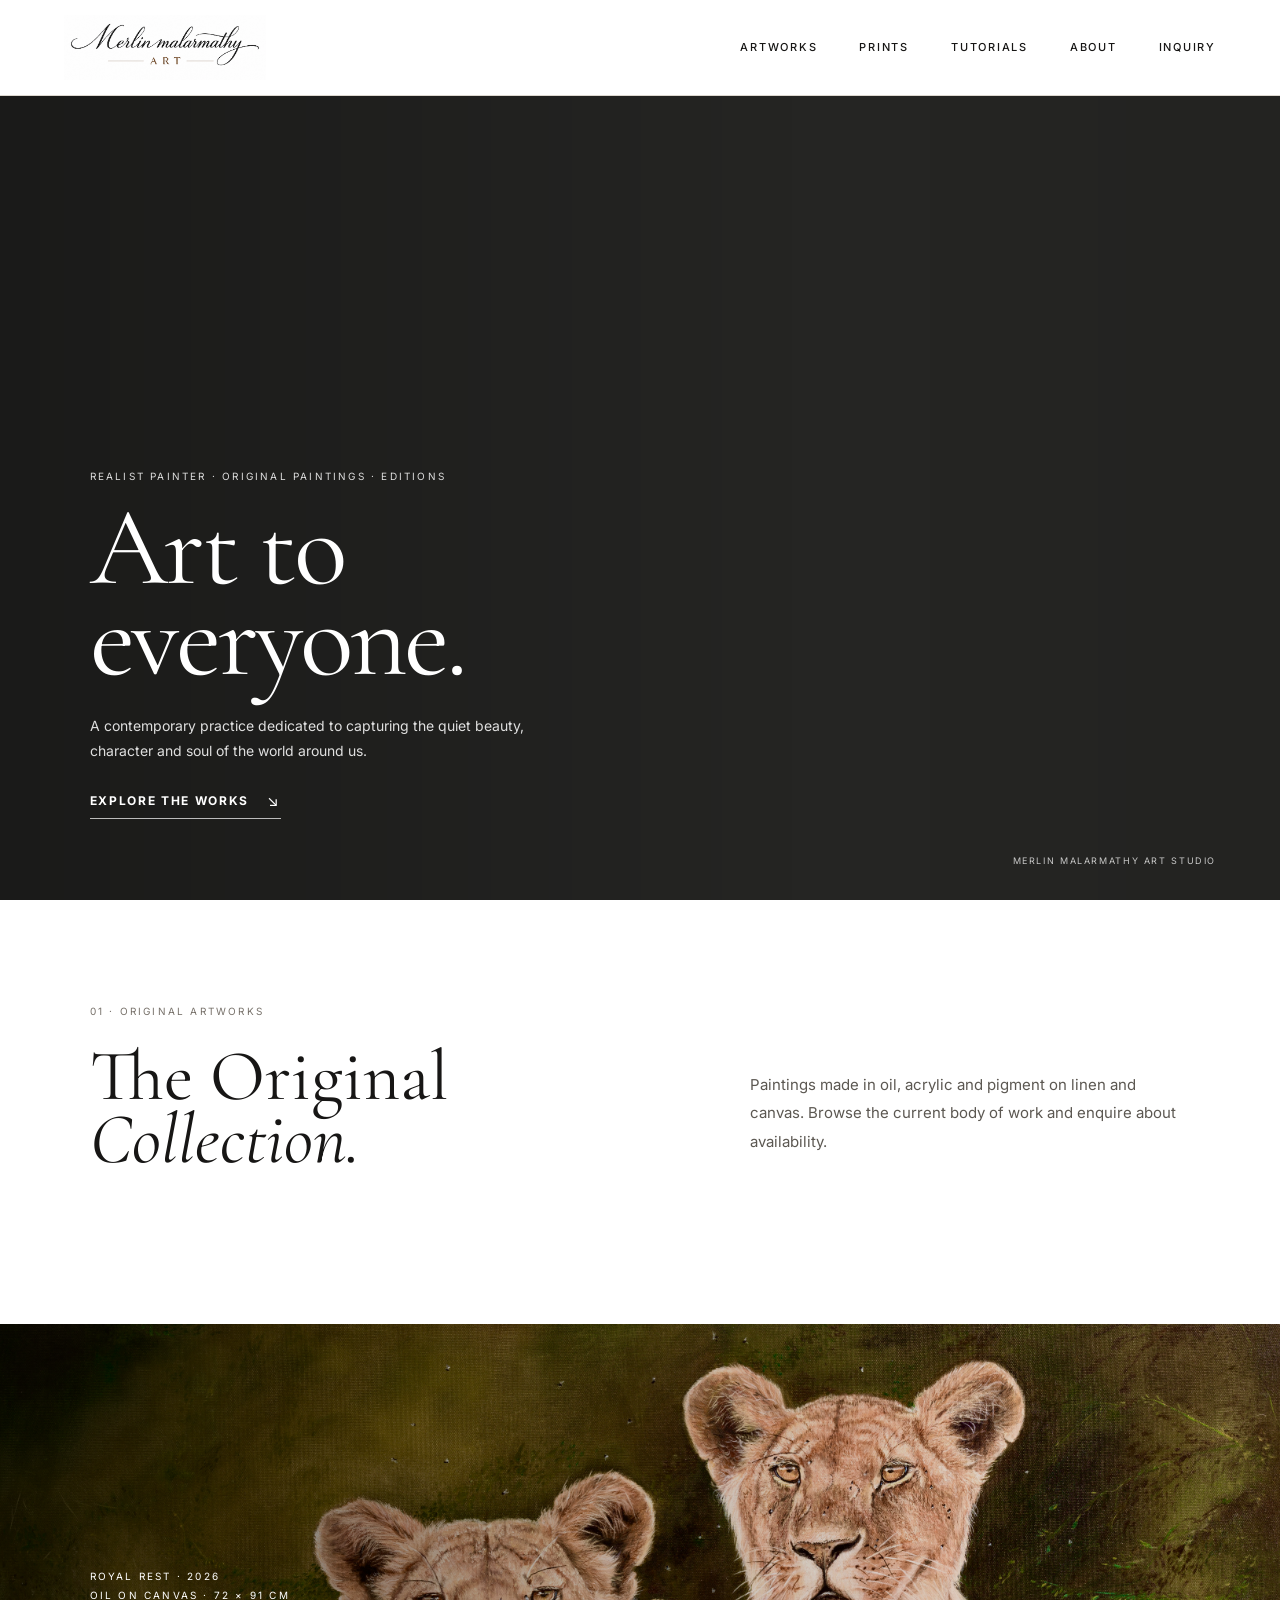
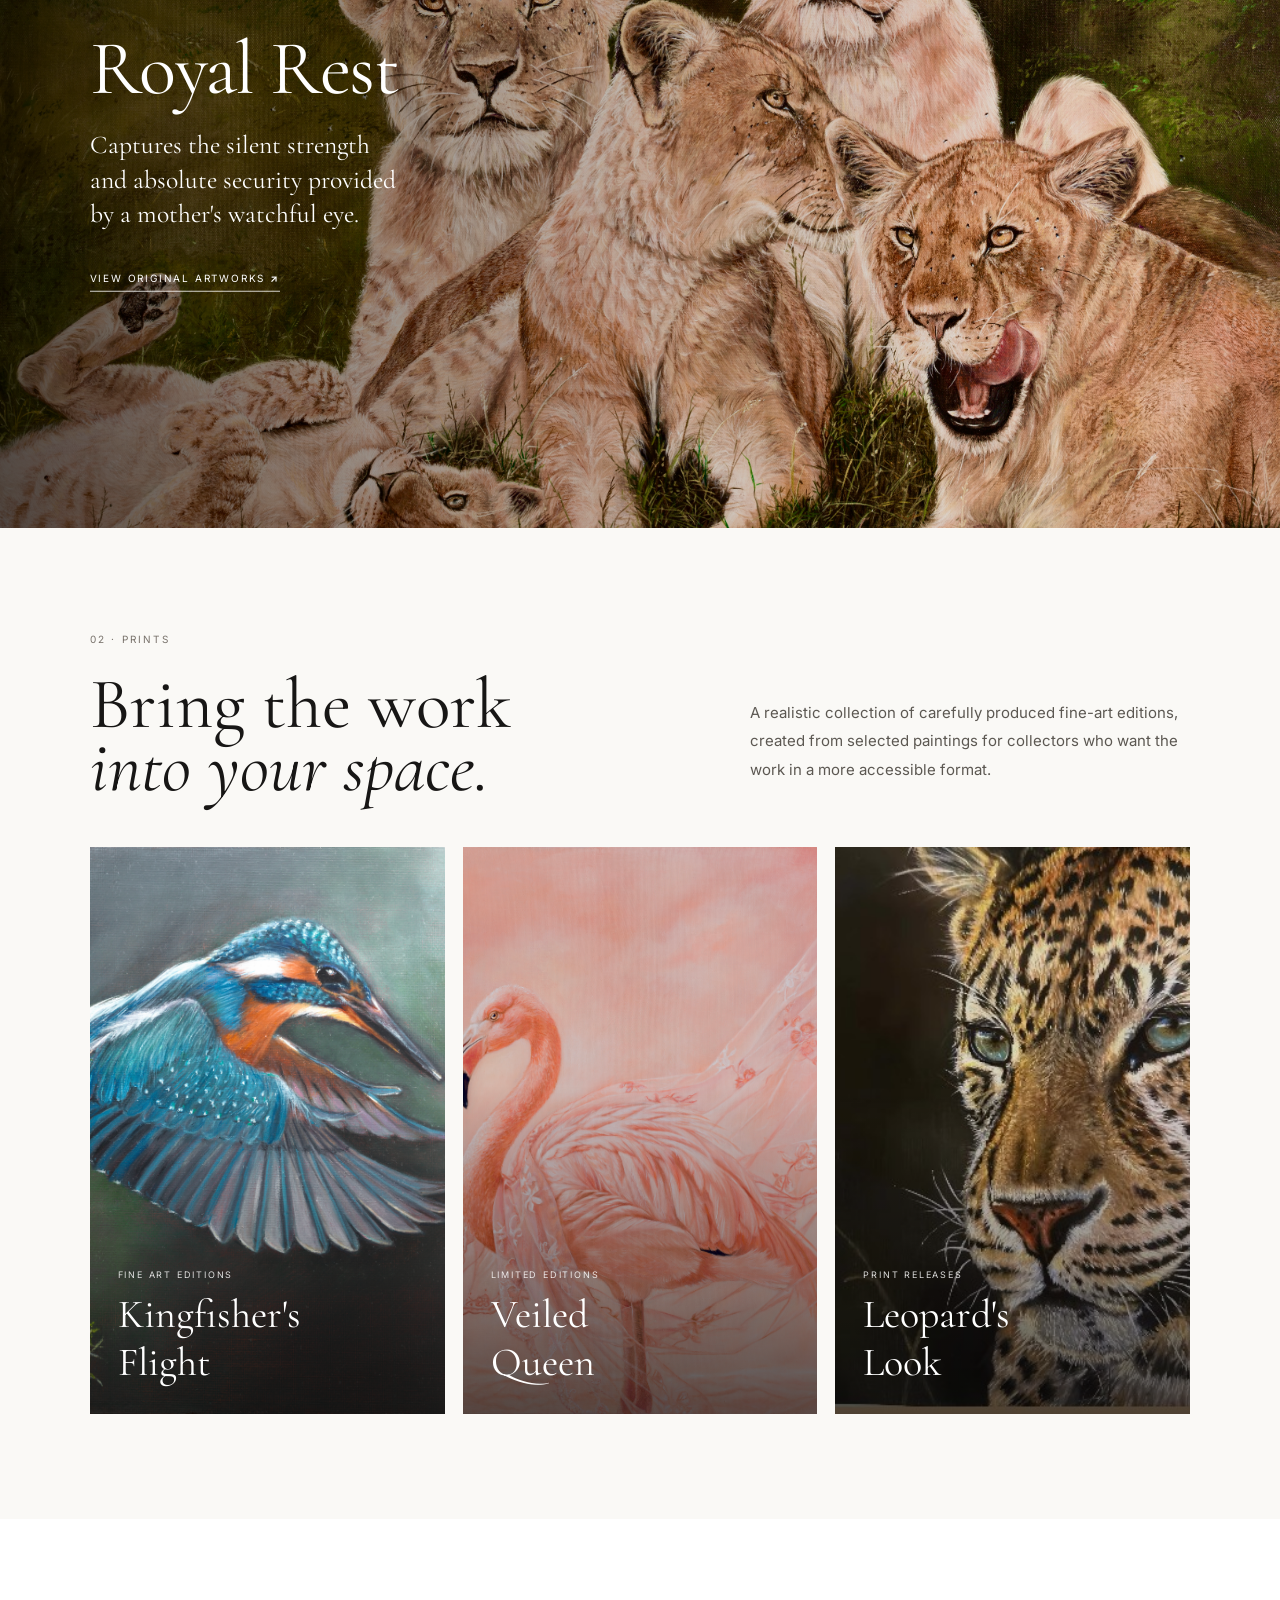
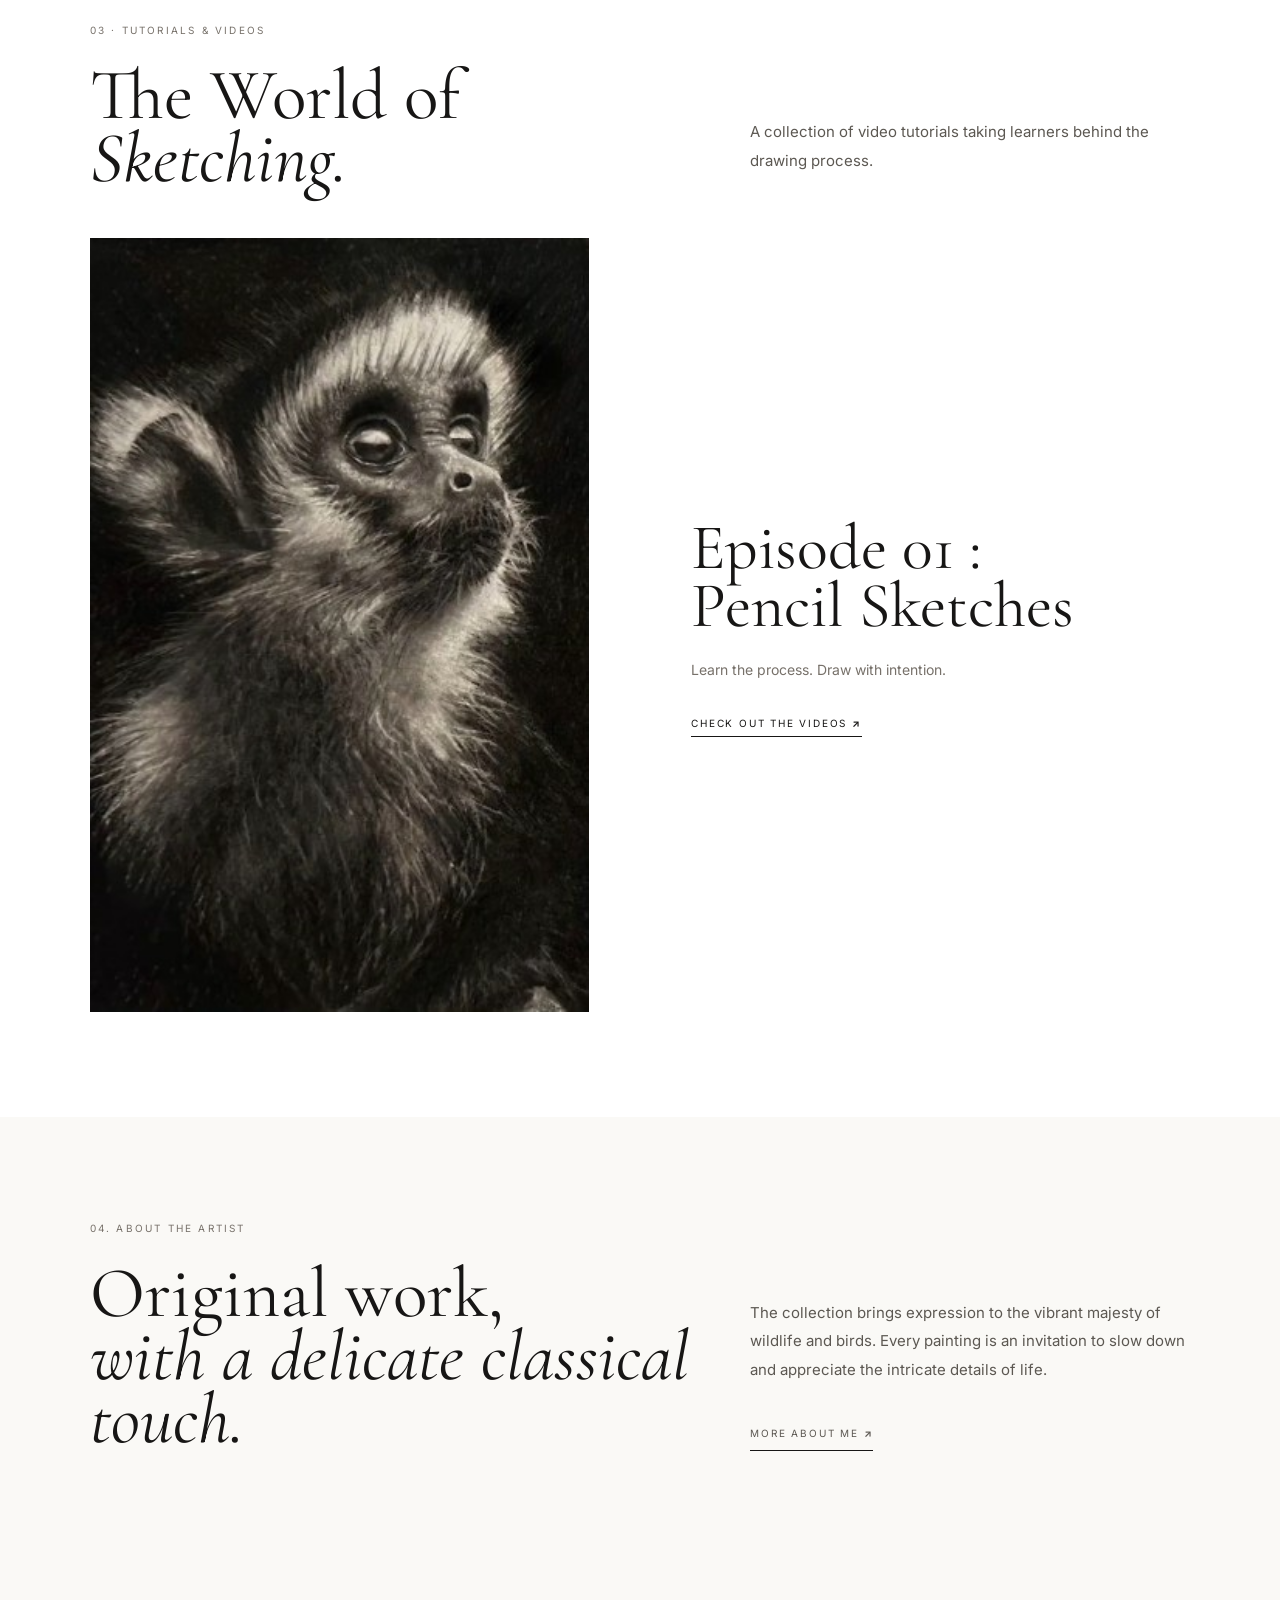
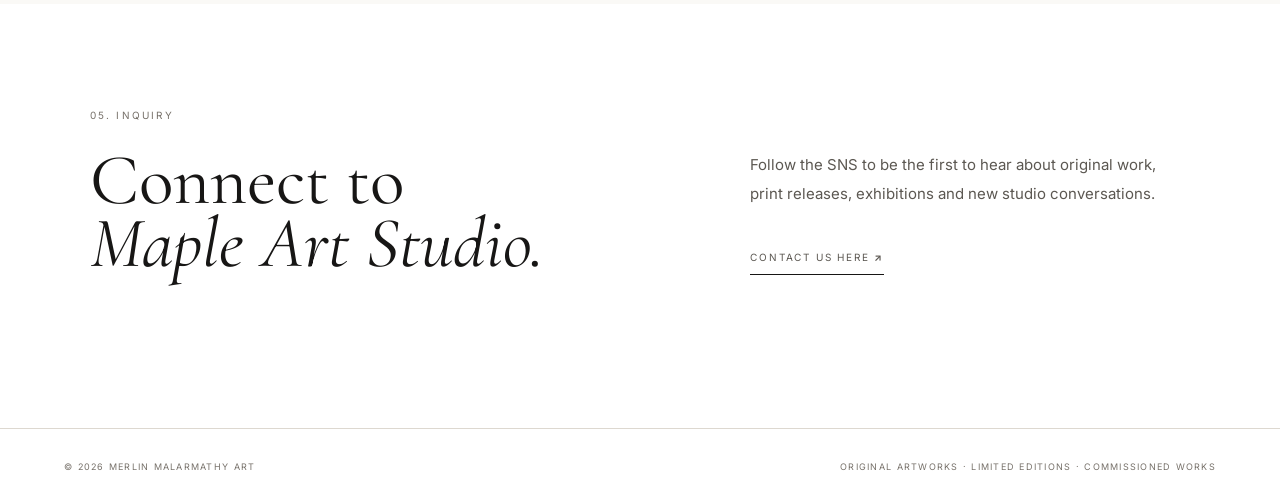
==== commit fb28a6ea: "commit" ====
--- a/index.html
+++ b/index.html
@@ -163,7 +163,7 @@
     <footer class="footer"><span>© 2026 Merlin Malarmathy Art</span><span>Original Artworks · Limited Editions ·
         Commissioned Works </span></footer>
   </div>
-  <script src="app.js"></script>
+
 </body>
 
 </html>
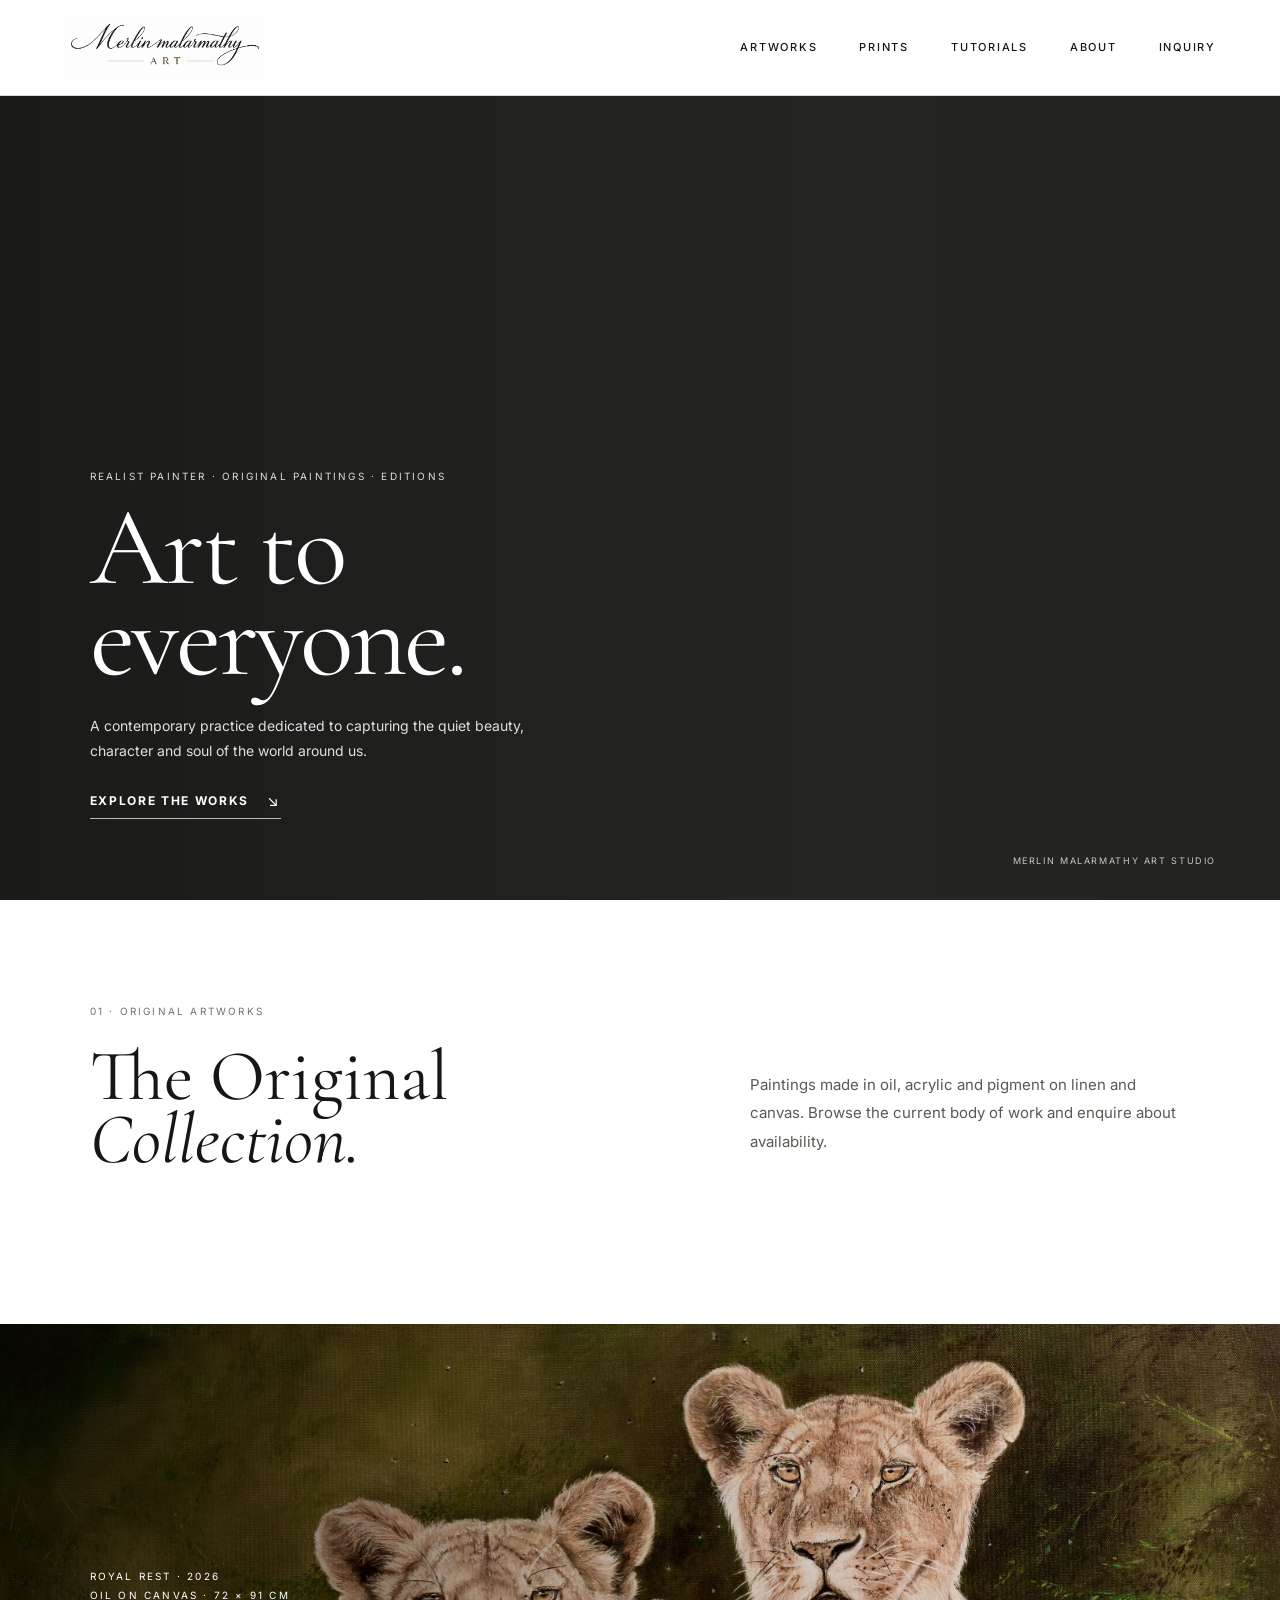
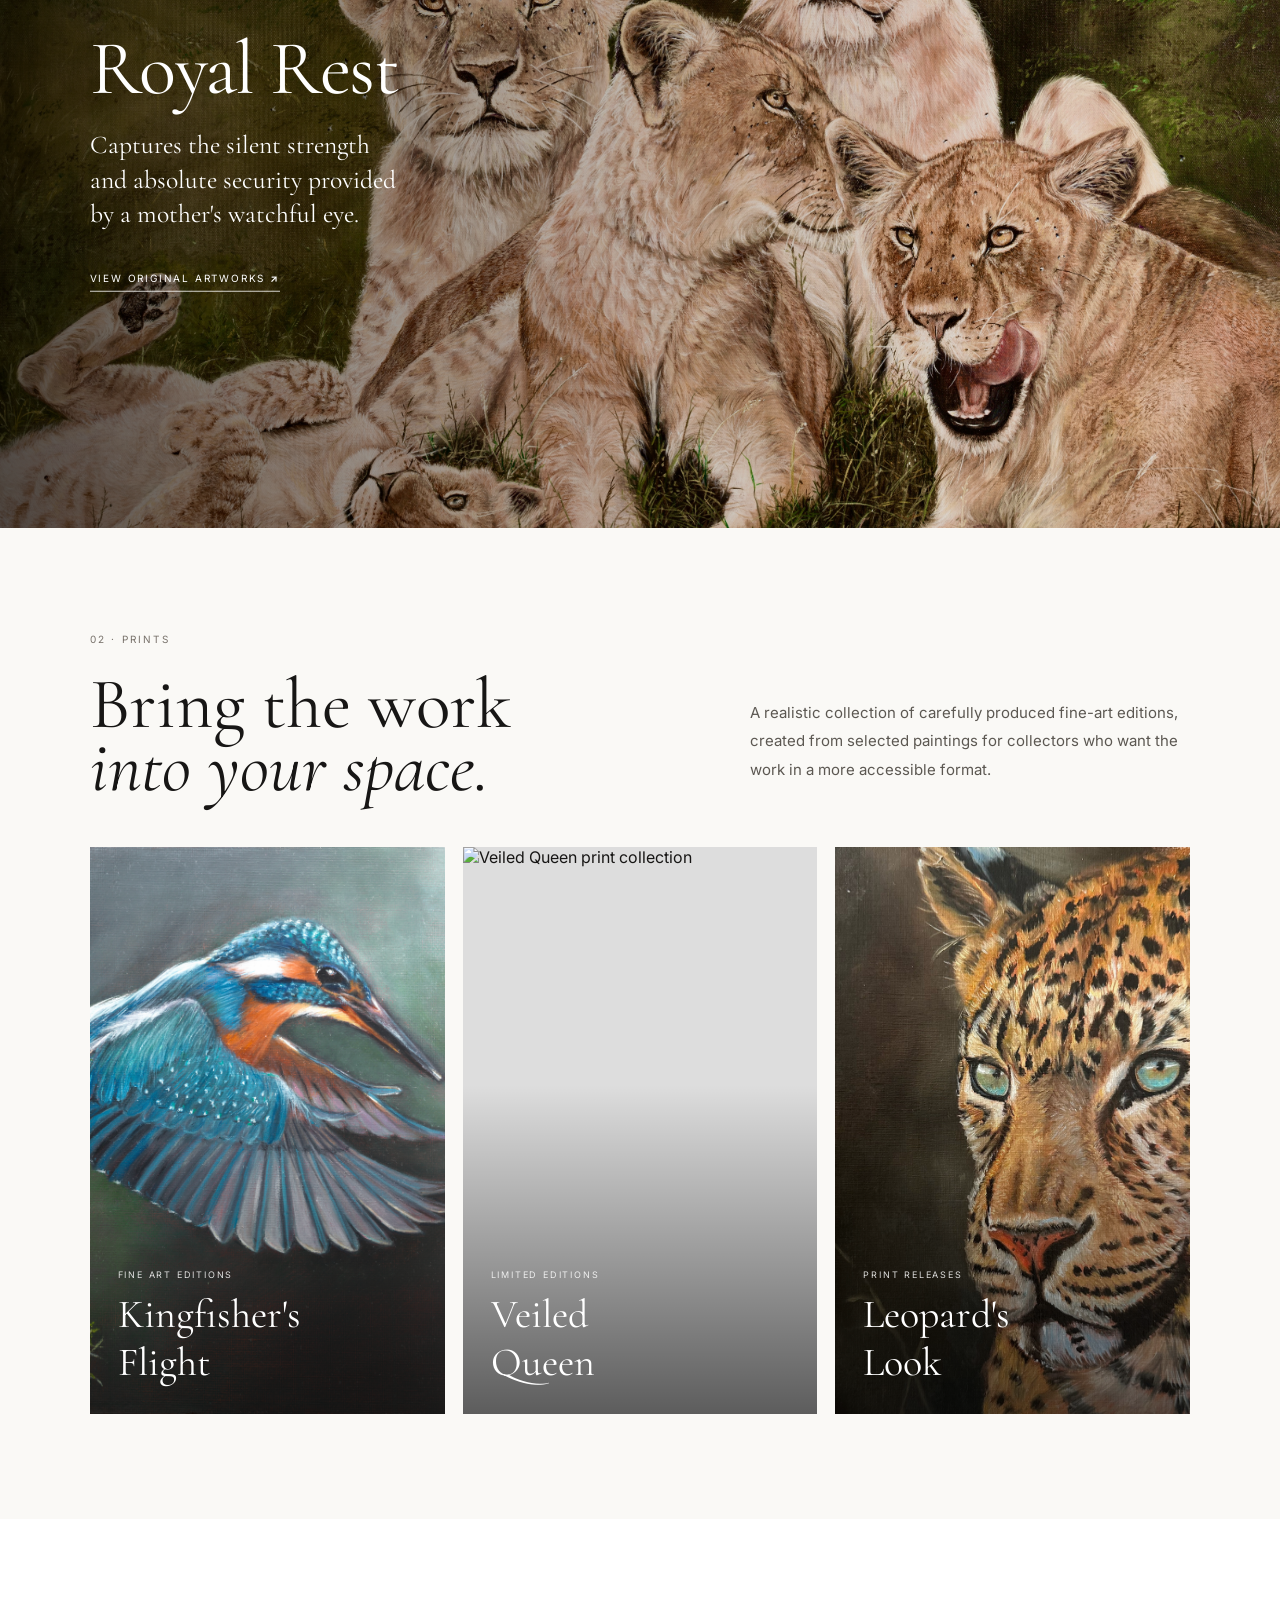
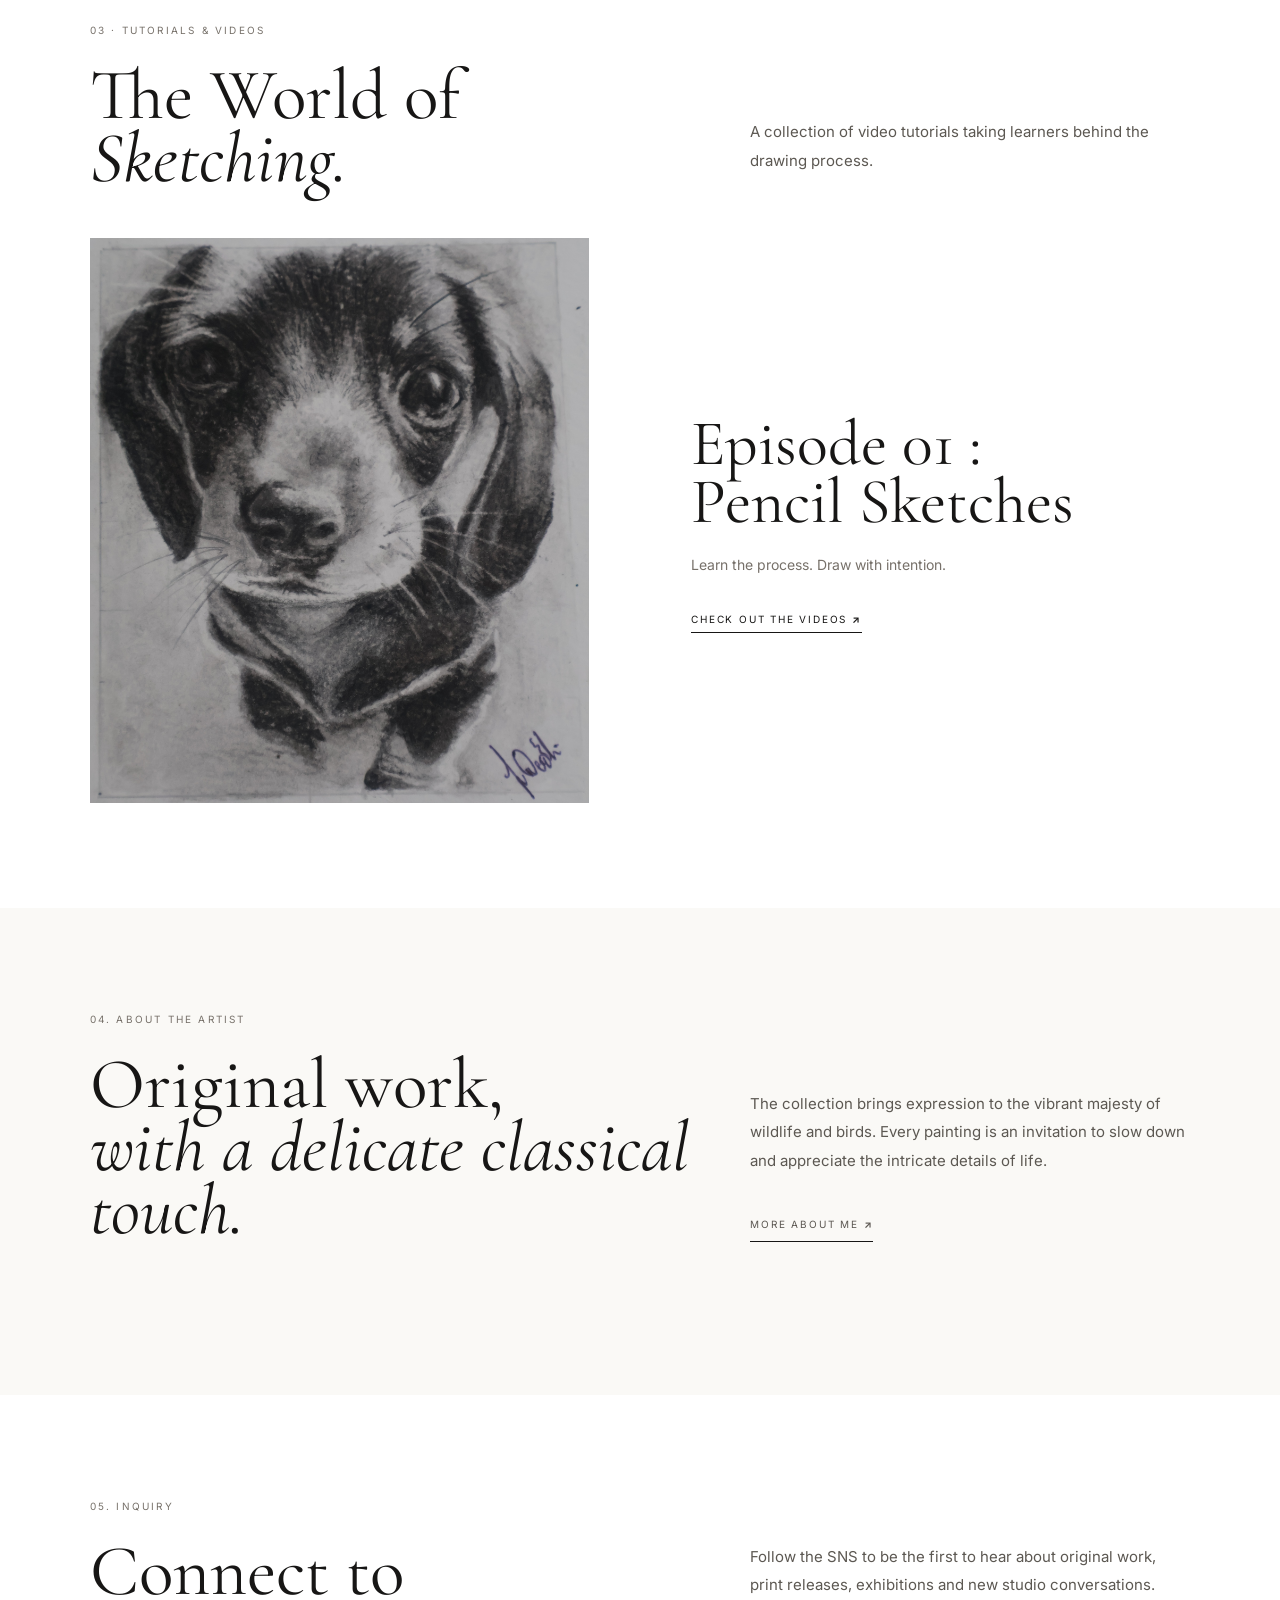
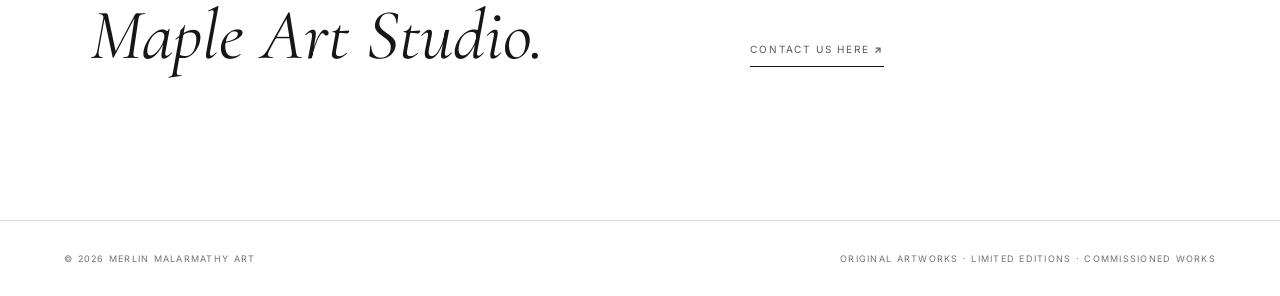
==== commit 04701391: "latest" ====
--- a/index.html
+++ b/index.html
@@ -21,10 +21,10 @@
       <a href="index.html" class="site-logo">
         <img src="images/logo.png" alt="Merlin Malarmathy Art">
       </a>
-        <button class="menu" type="button" aria-label="Menu" aria-expanded="false" aria-controls="site-nav">
-            <span></span><span></span><span></span>
-        </button>
-        <nav class="site-nav" id="site-nav">
+      <button class="menu" type="button" aria-label="Menu" aria-expanded="false" aria-controls="site-nav">
+        <span></span><span></span><span></span>
+      </button>
+      <nav class="site-nav" id="site-nav">
         <div class="nav-work">
           <a href="gallery.html">ARTWORKS</a>
           <div class="work-dropdown"> <a href="gallery.html">ORIGINAL ARTWORKS</a>
@@ -64,7 +64,7 @@
         </div>
       </section>
       <section class="hero-artwork" aria-label="Royal Rest artwork">
-        <img src="images/royal-rest.TIF" alt="Royal Rest" class="hero-artwork-image">
+        <img src="images/royal-rest.jpg" alt="Royal Rest" class="hero-artwork-image">
         <div class="hero-artwork-overlay"></div>
         <div class="hero-artwork-content">
           <p class="hero-meta">
@@ -124,7 +124,7 @@
         </div>
         <div class="tutorials">
           <a href="tutorials.html" class="podcast-card">
-            <img src="images/monkey.jpg" alt="Podcast">
+            <img src="images/daschund.JPG" alt="Podcast">
           </a>
           <div class="podcast-copy">
             <h3>Episode 01 : <br> Pencil Sketches </h3>
@@ -163,7 +163,7 @@
     <footer class="footer"><span>© 2026 Merlin Malarmathy Art</span><span>Original Artworks · Limited Editions ·
         Commissioned Works </span></footer>
   </div>
-
+  <script src="app.js"></script>
 </body>
 
 </html>
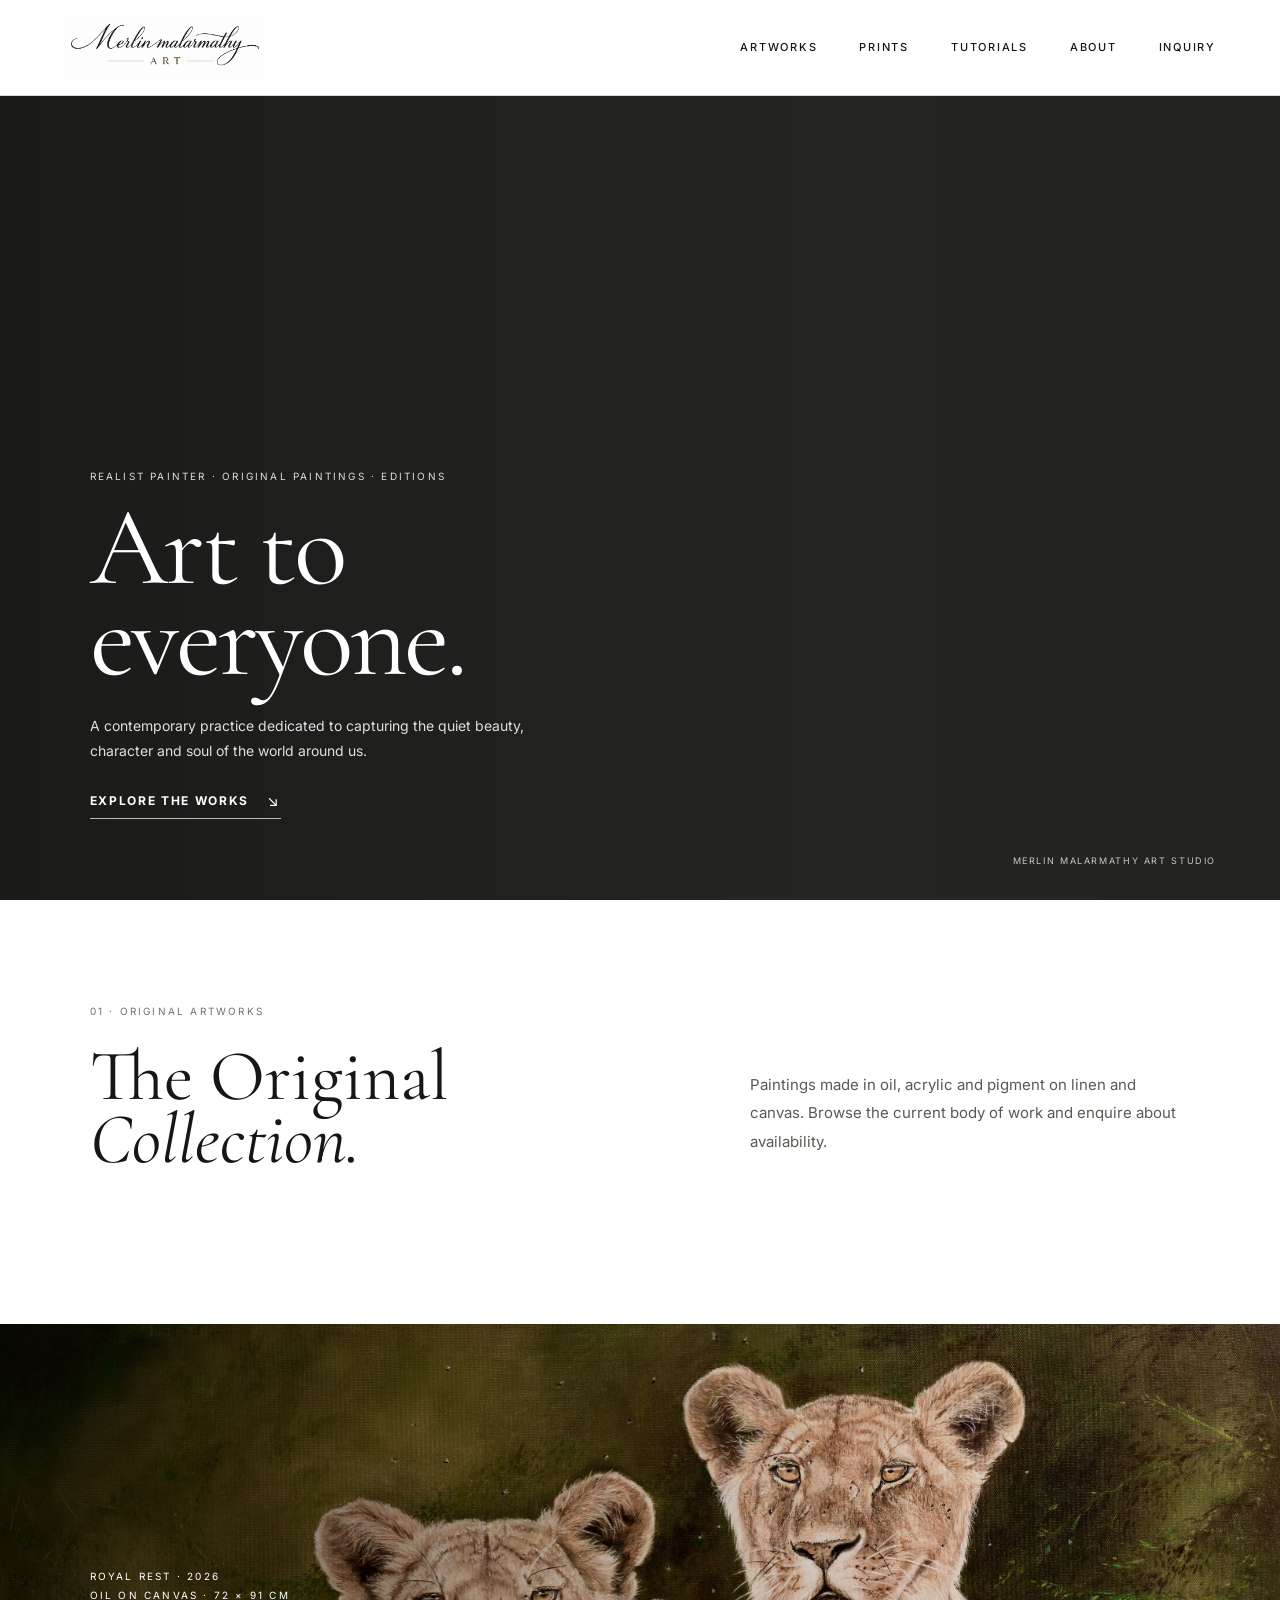
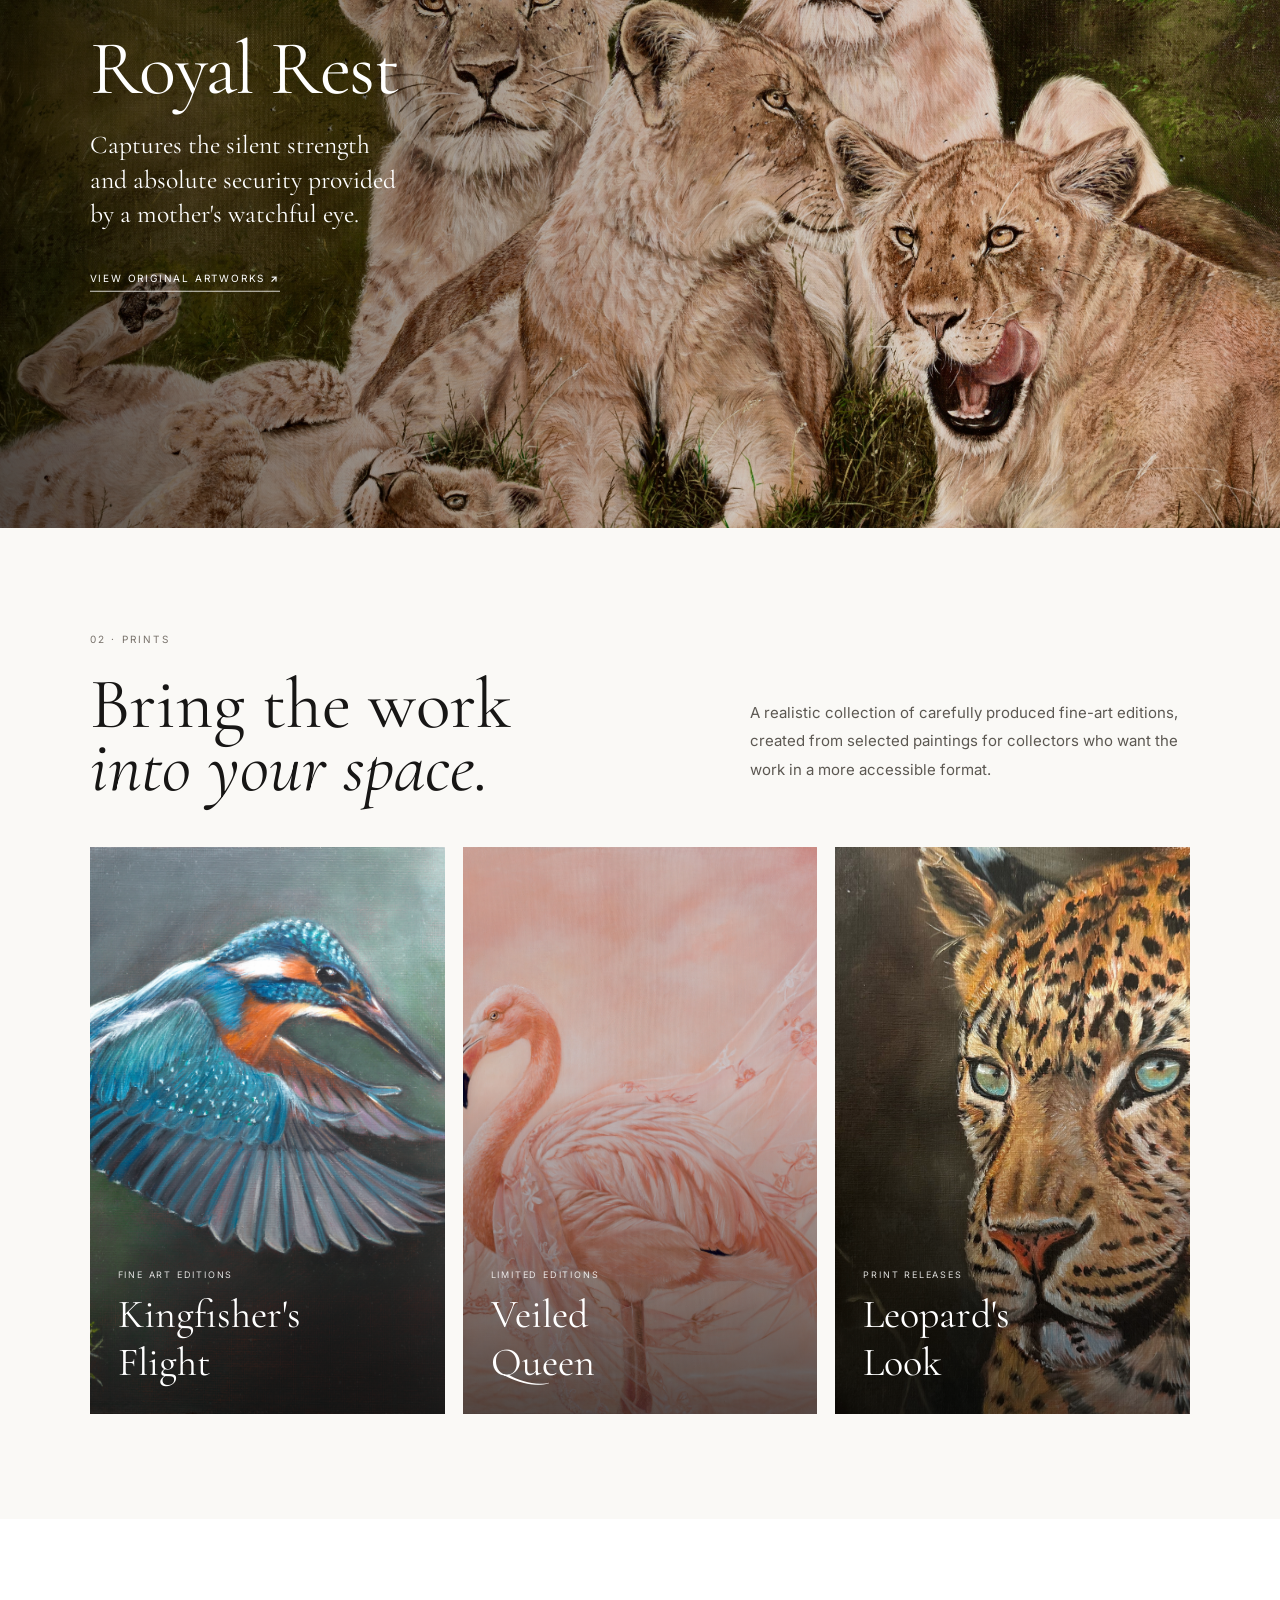
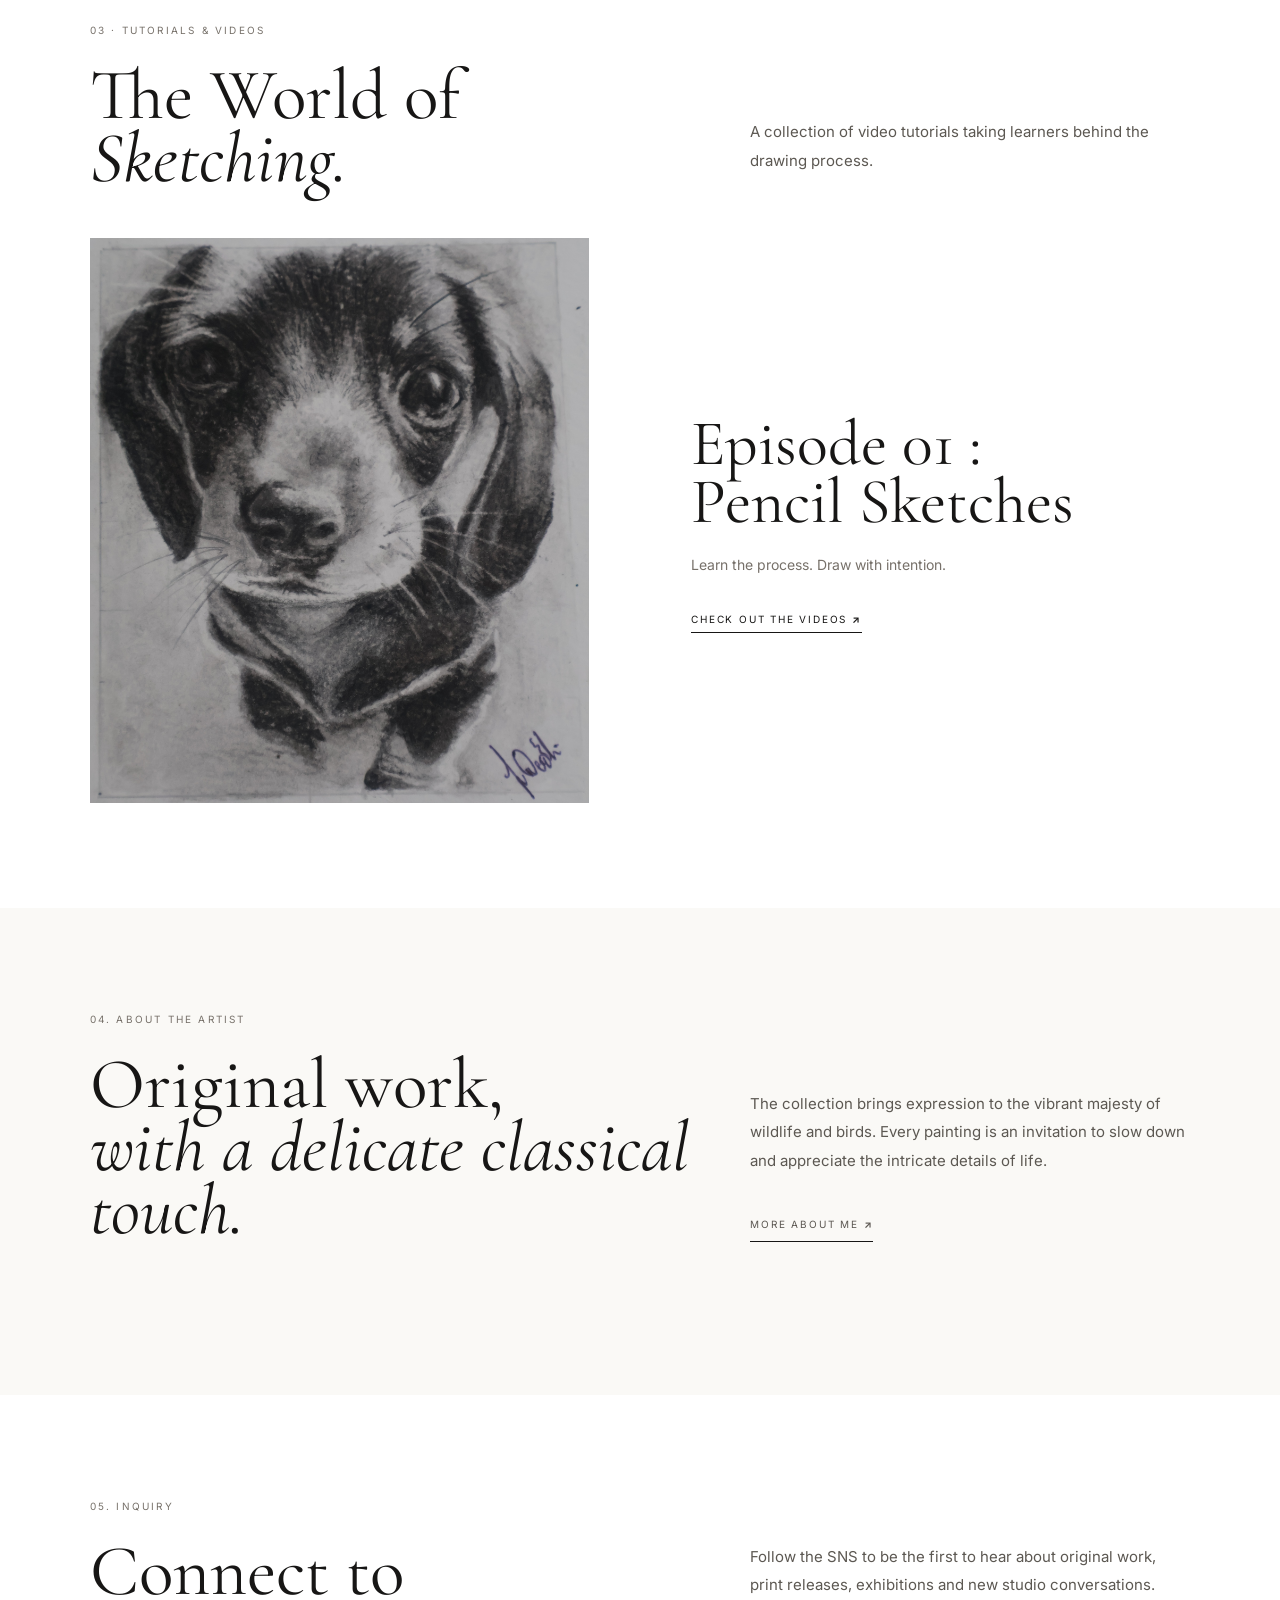
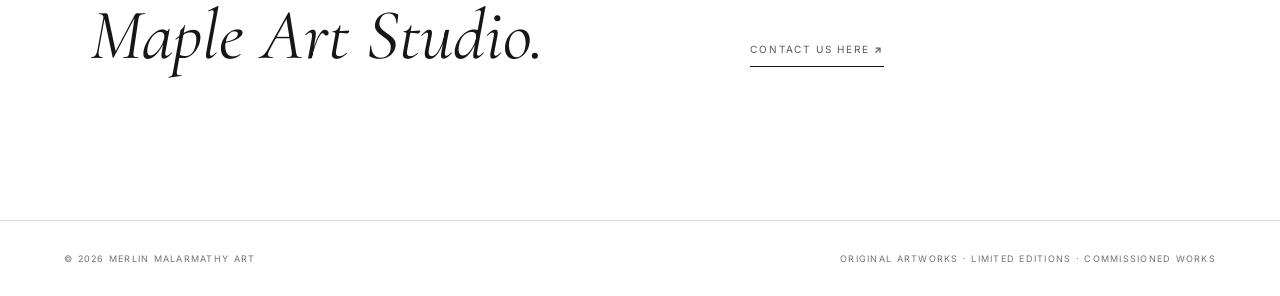
==== commit 95c4f32d: "fin" ====
--- a/index.html
+++ b/index.html
@@ -98,7 +98,7 @@
               <h3>Kingfisher's<br>Flight</h3>
             </div>
           </a>
-          <a class="collection-card" href="prints.html"><img src="images/veiled-queen.TIF"
+          <a class="collection-card" href="prints.html"><img src="images/veiled-queen.jpg"
               alt="Veiled Queen print collection">
             <div class="collection-copy"><span>Limited editions</span>
               <h3>Veiled<br>Queen</h3>
